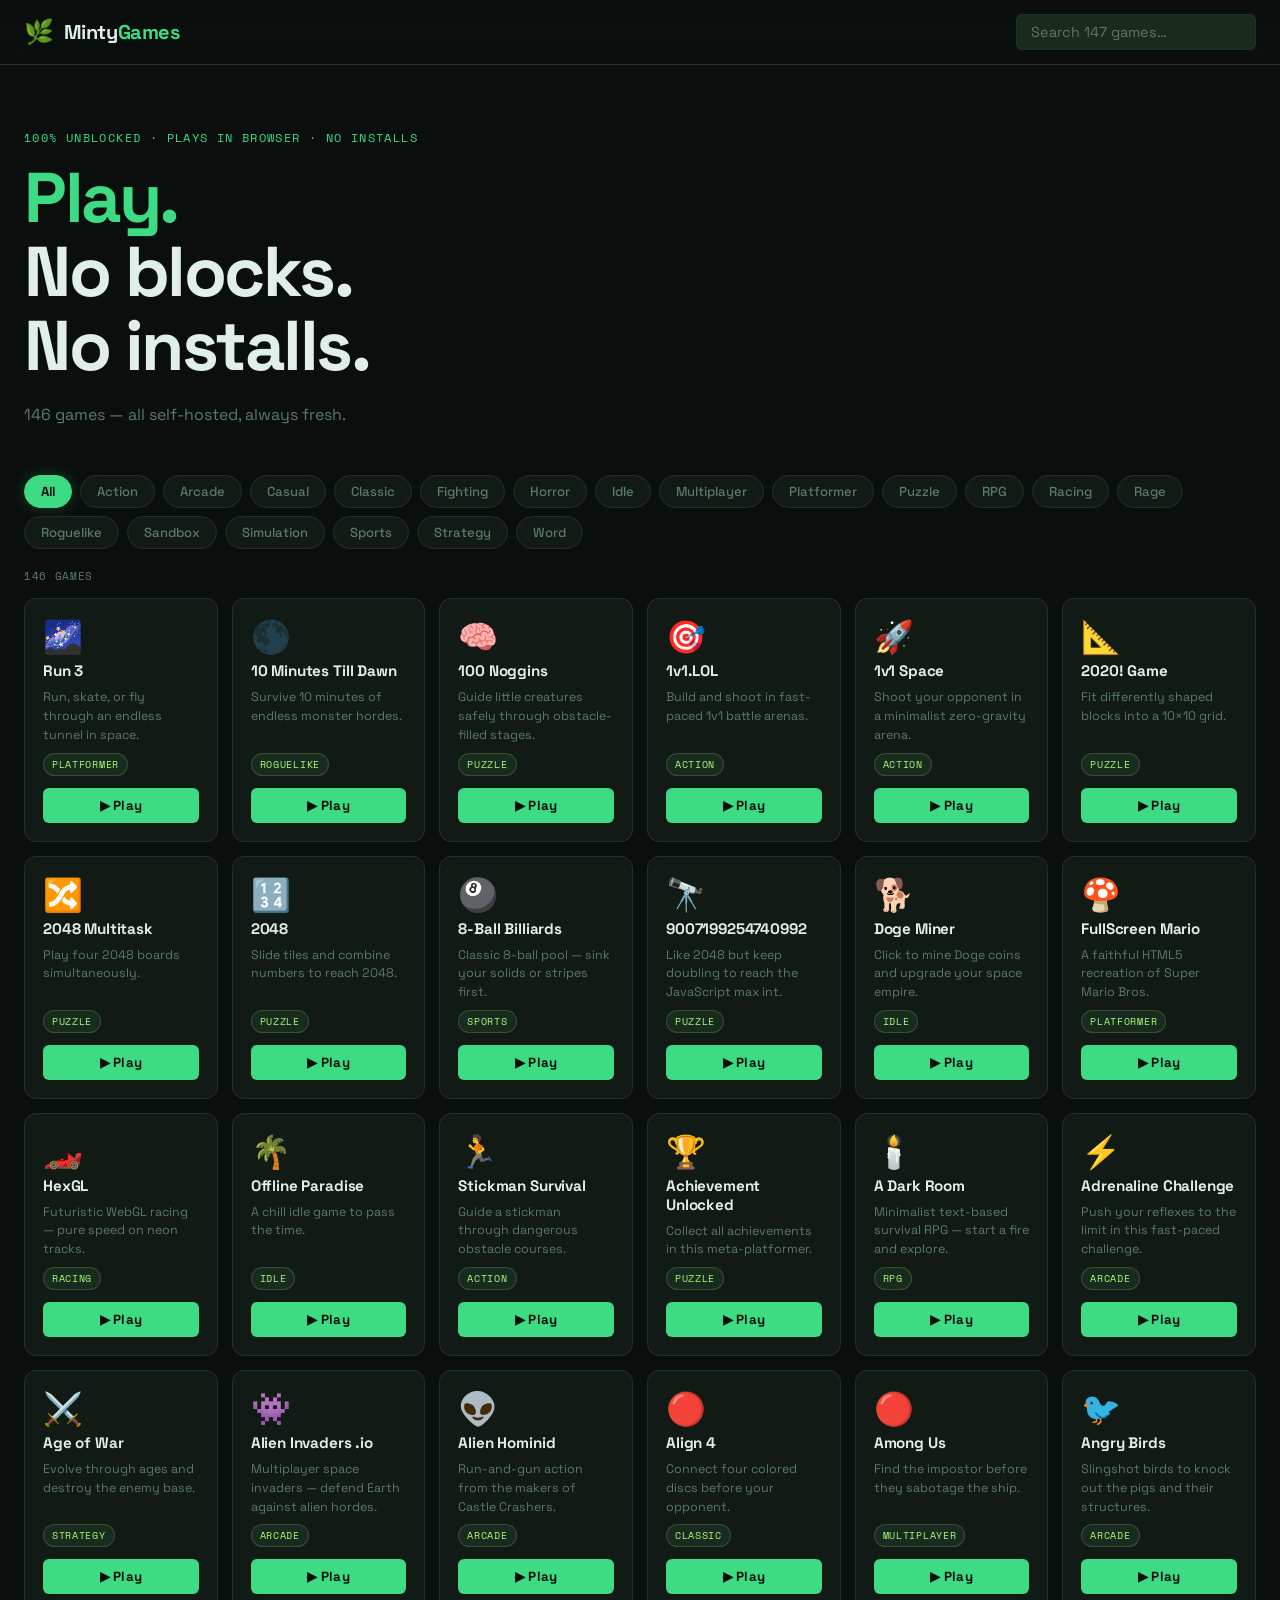
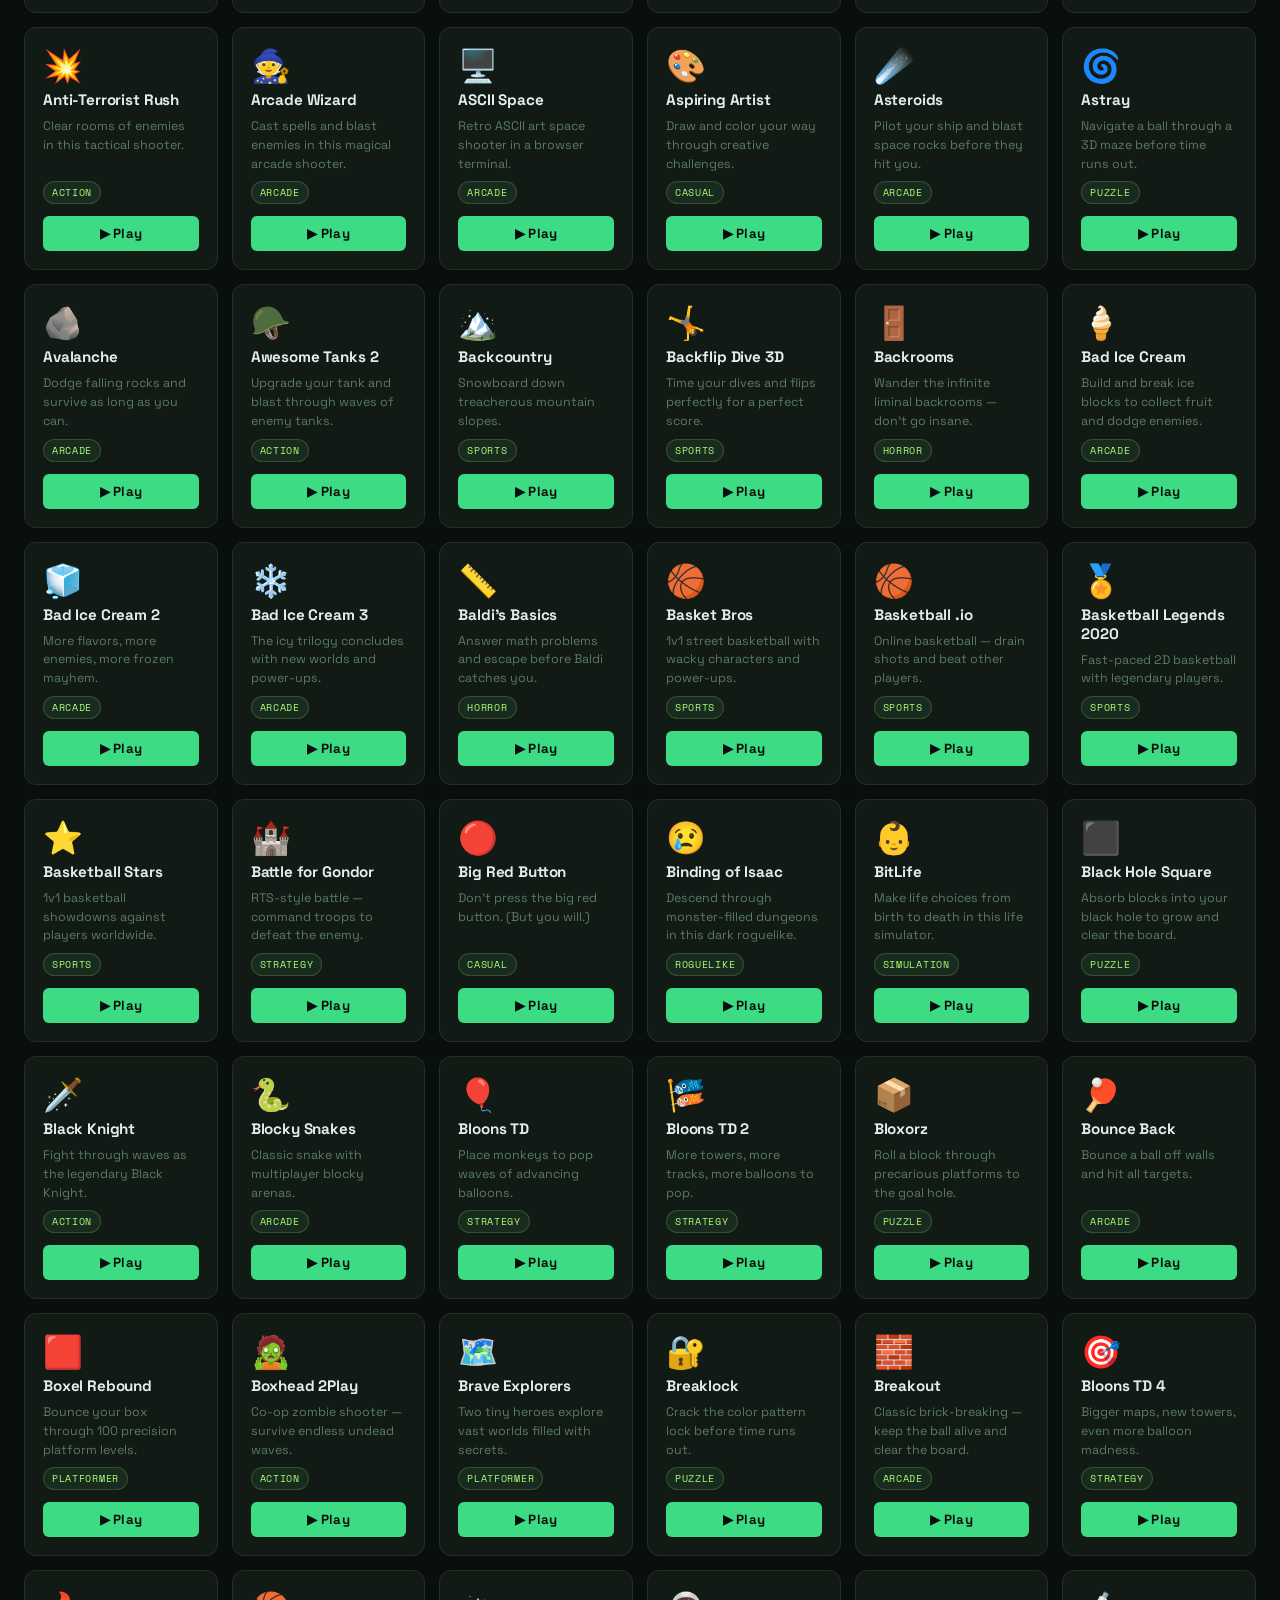
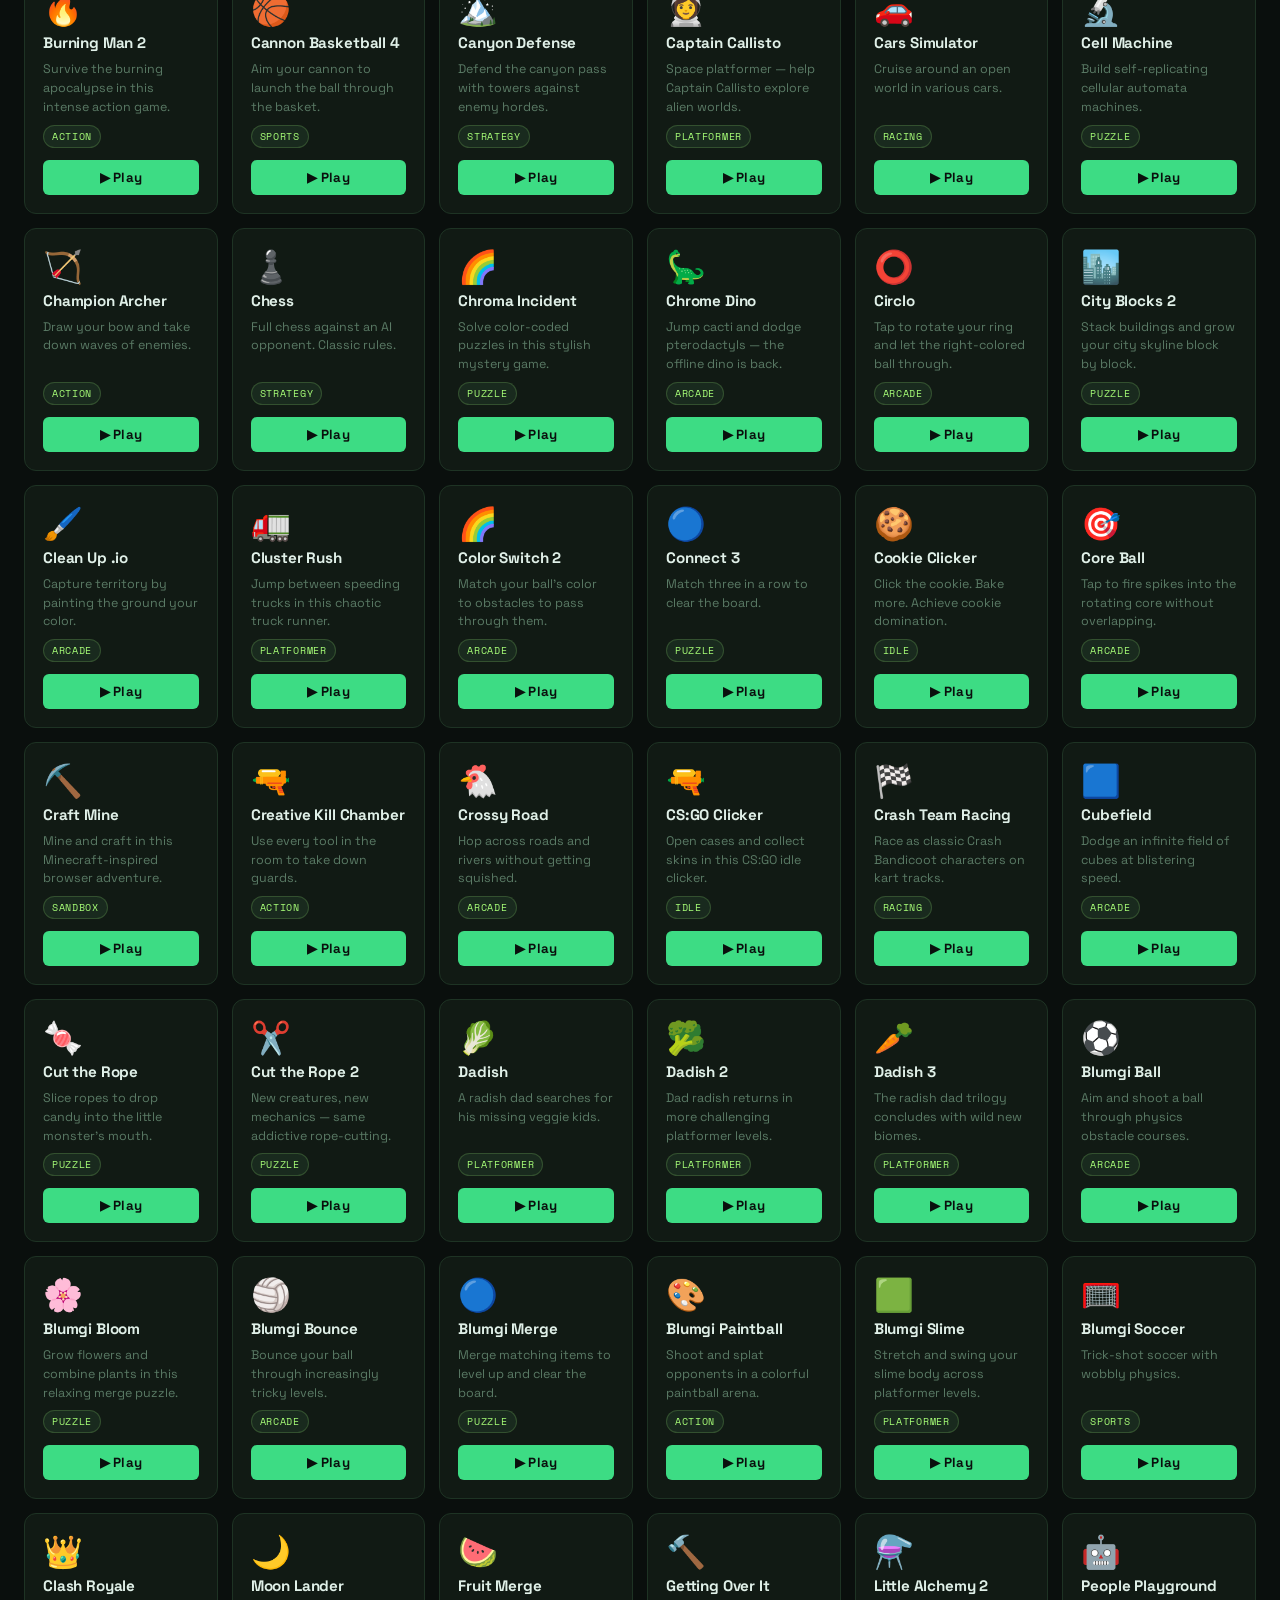
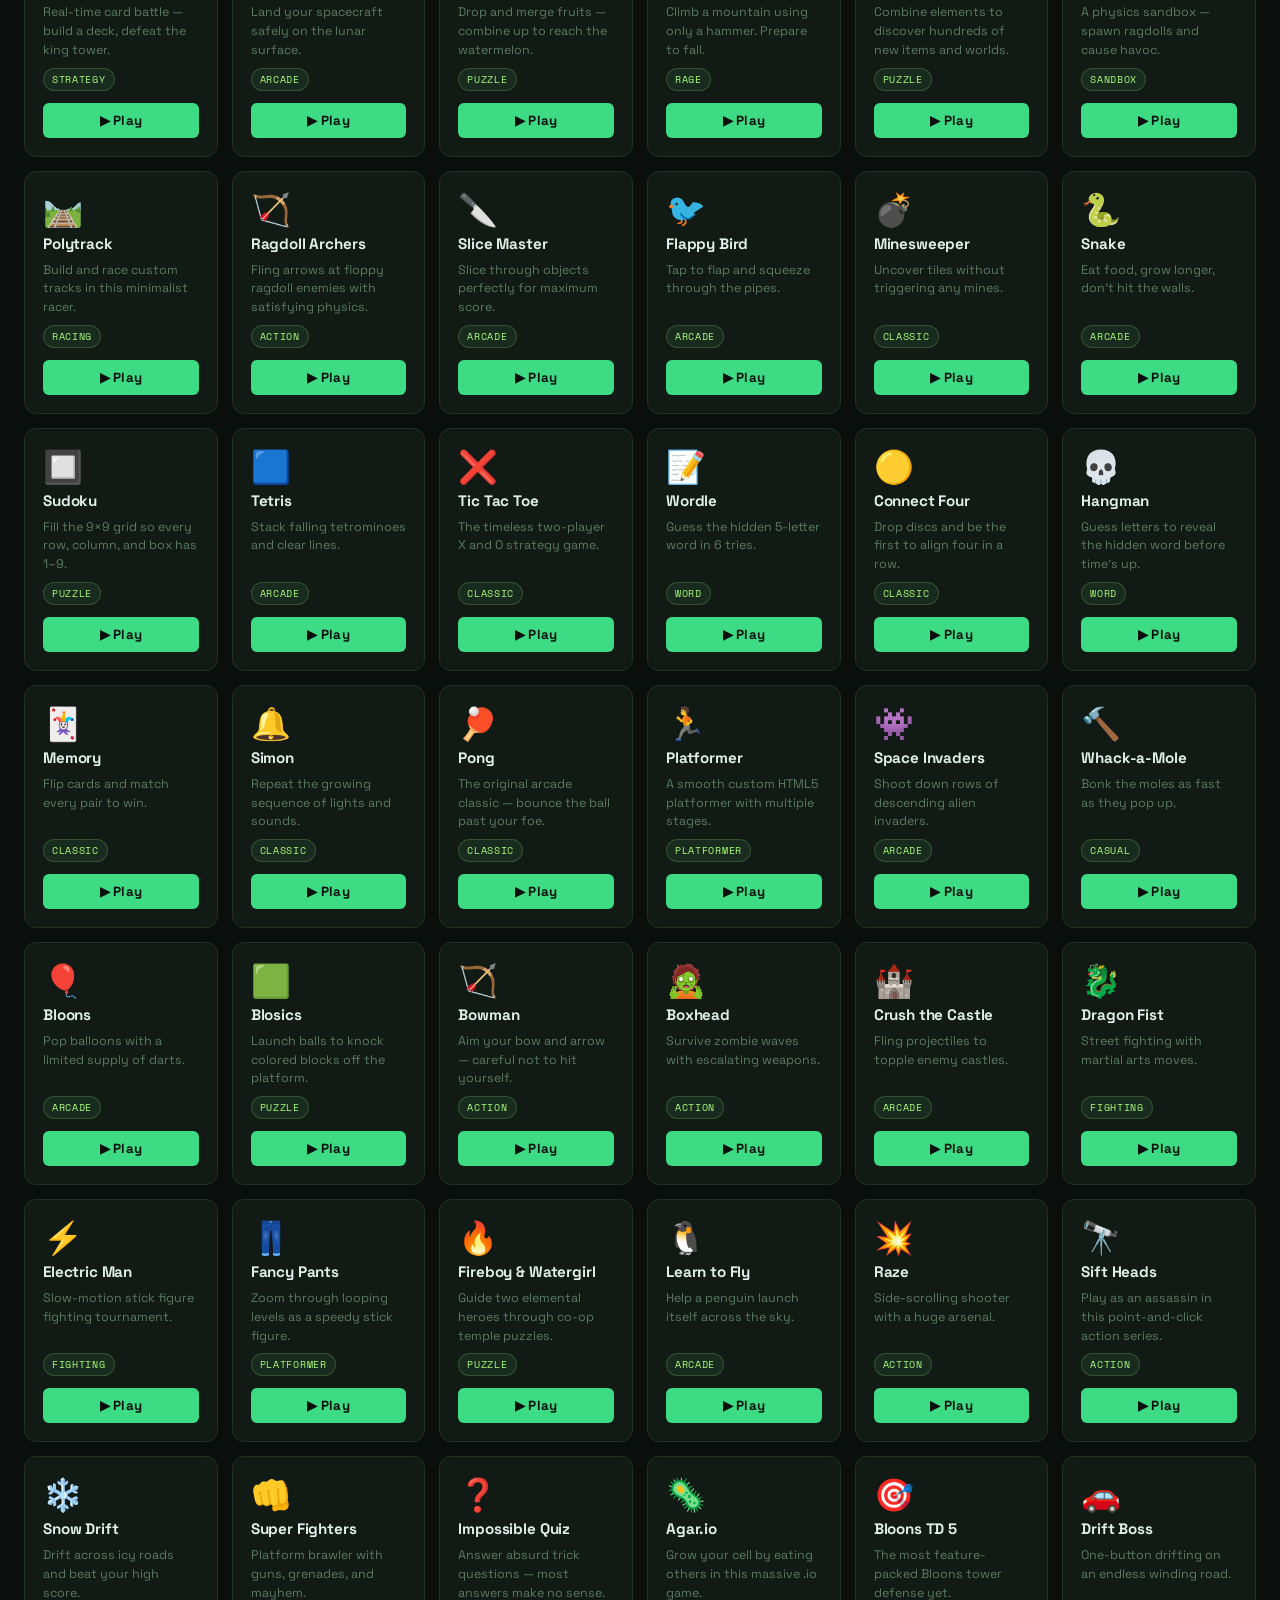
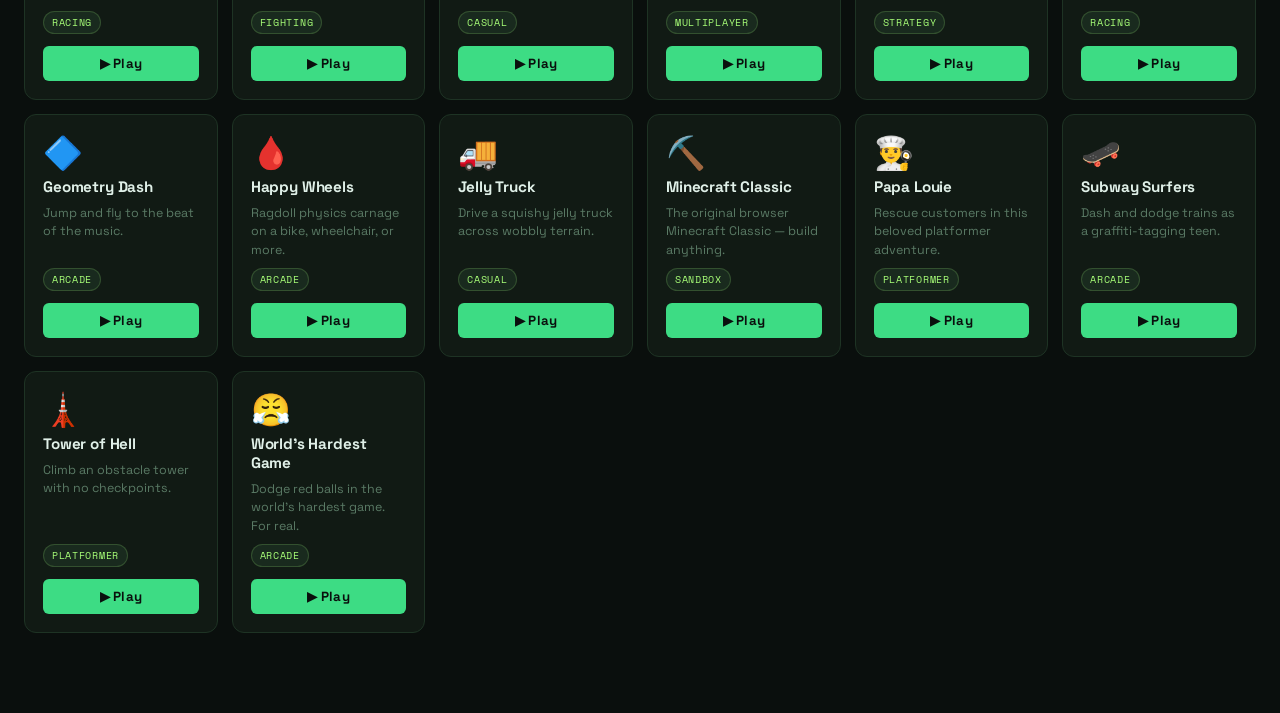
==== index.html @ 88a3b26f "Rename mintygames-play.html to index.html" ====
<!DOCTYPE html>
<html lang="en">
<head>
  <meta charset="UTF-8"/>
  <meta name="viewport" content="width=device-width, initial-scale=1.0"/>
  <title>Minty Games — Unblocked</title>
  <link href="https://fonts.googleapis.com/css2?family=Space+Grotesk:wght@400;500;700&family=Space+Mono:wght@400;700&display=swap" rel="stylesheet"/>
  <style>
:root{--bg:#0a0f0d;--surface:#111a14;--surface-2:#192a1e;--border:#1e3324;--primary:#3ddc84;--primary-glow:rgba(61,220,132,0.22);--accent:#a8ff78;--text:#e0f0e8;--text-muted:#5a7a65;--danger:#ff5c72;--radius-sm:6px;--radius-md:12px;--radius-lg:20px;--font:'Space Grotesk',sans-serif;--mono:'Space Mono',monospace;--t:0.18s ease}
*,*::before,*::after{box-sizing:border-box;margin:0;padding:0}
html{scroll-behavior:smooth}
body{background:var(--bg);color:var(--text);font-family:var(--font);min-height:100vh;overflow-x:hidden}
a{color:inherit;text-decoration:none}
button{cursor:pointer;font-family:var(--font);border:none;background:none}
.site-header{position:sticky;top:0;z-index:100;background:rgba(10,15,13,0.9);backdrop-filter:blur(16px);border-bottom:1px solid var(--border)}
.header-inner{max-width:1280px;margin:0 auto;padding:0 24px;height:64px;display:flex;align-items:center;justify-content:space-between;gap:16px}
.logo{display:flex;align-items:center;gap:10px;font-size:1.25rem;font-weight:700;letter-spacing:-0.02em;white-space:nowrap}
.logo-icon{font-size:1.5rem;line-height:1}
.logo-text em{font-style:normal;color:var(--primary)}
.search-input{background:var(--surface-2);border:1px solid var(--border);border-radius:var(--radius-sm);color:var(--text);font-family:var(--font);font-size:0.9rem;padding:8px 14px;width:240px;outline:none;transition:border-color var(--t),box-shadow var(--t)}
.search-input::placeholder{color:var(--text-muted)}
.search-input:focus{border-color:var(--primary);box-shadow:0 0 0 3px var(--primary-glow)}
.hero{max-width:1280px;margin:0 auto;padding:64px 24px 48px}
.hero-eyebrow{font-family:var(--mono);font-size:0.72rem;letter-spacing:0.12em;text-transform:uppercase;color:var(--primary);margin-bottom:16px}
.hero-title{font-size:clamp(2.4rem,5.5vw,4.5rem);font-weight:700;line-height:1.05;letter-spacing:-0.035em;margin-bottom:18px}
.hero-title::first-line{color:var(--primary)}
.hero-sub{color:var(--text-muted);font-size:1rem;max-width:460px;line-height:1.6}
.filter-bar{max-width:1280px;margin:0 auto;padding:0 24px 18px;display:flex;gap:8px;flex-wrap:wrap}
.filter-btn{padding:7px 16px;border-radius:999px;font-size:0.82rem;font-weight:500;border:1px solid var(--border);color:var(--text-muted);background:var(--surface);transition:all var(--t)}
.filter-btn:hover{border-color:var(--primary);color:var(--text)}
.filter-btn.active{background:var(--primary);border-color:var(--primary);color:#0a0f0d;font-weight:700;box-shadow:0 0 14px var(--primary-glow)}
.results-bar{max-width:1280px;margin:0 auto;padding:0 24px 14px;font-family:var(--mono);font-size:0.7rem;letter-spacing:0.06em;text-transform:uppercase;color:var(--text-muted)}
.game-grid{max-width:1280px;margin:0 auto;padding:0 24px 80px;display:grid;grid-template-columns:repeat(auto-fill,minmax(190px,1fr));gap:14px}
.game-card{background:var(--surface);border:1px solid var(--border);border-radius:var(--radius-md);padding:22px 18px 18px;cursor:pointer;transition:transform var(--t),border-color var(--t),box-shadow var(--t);display:flex;flex-direction:column;gap:8px;position:relative;overflow:hidden}
.game-card::before{content:'';position:absolute;inset:0;background:linear-gradient(135deg,var(--primary-glow) 0%,transparent 55%);opacity:0;transition:opacity var(--t);border-radius:inherit}
.game-card:hover{transform:translateY(-4px);border-color:var(--primary);box-shadow:0 8px 28px var(--primary-glow)}
.game-card:hover::before{opacity:1}
.card-emoji{font-size:2rem;line-height:1}
.card-title{font-size:0.95rem;font-weight:700;letter-spacing:-0.01em}
.card-desc{font-size:0.78rem;color:var(--text-muted);line-height:1.5;flex:1}
.card-badge{display:inline-block;font-family:var(--mono);font-size:0.62rem;letter-spacing:0.07em;text-transform:uppercase;padding:3px 8px;border-radius:999px;background:var(--surface-2);color:var(--accent);border:1px solid rgba(168,255,120,0.18);align-self:flex-start}
.card-play-btn{margin-top:4px;padding:9px 0;width:100%;border-radius:var(--radius-sm);background:var(--primary);color:#0a0f0d;font-size:0.83rem;font-weight:700;letter-spacing:0.02em;transition:background var(--t),box-shadow var(--t)}
.card-play-btn:hover{background:var(--accent);box-shadow:0 4px 16px var(--primary-glow)}
.empty-state{text-align:center;padding:80px 24px;color:var(--text-muted)}
.empty-icon{font-size:3rem;display:block;margin-bottom:16px}
.modal-overlay{position:fixed;inset:0;z-index:200;background:rgba(0,0,0,0.82);backdrop-filter:blur(8px);display:flex;align-items:center;justify-content:center;padding:16px;animation:fadeIn 0.15s ease}
@keyframes fadeIn{from{opacity:0}to{opacity:1}}
.modal{background:var(--surface);border:1px solid var(--border);border-radius:var(--radius-lg);width:100%;max-width:980px;max-height:93vh;display:flex;flex-direction:column;overflow:hidden;animation:slideUp 0.2s ease}
@keyframes slideUp{from{transform:translateY(24px);opacity:0}to{transform:none;opacity:1}}
.modal-header{display:flex;align-items:center;justify-content:space-between;padding:16px 22px;border-bottom:1px solid var(--border);flex-shrink:0;gap:12px}
.modal-title-group{display:flex;align-items:center;gap:14px}
.modal-emoji{font-size:1.8rem;line-height:1}
.modal-title{font-size:1.1rem;font-weight:700;margin-bottom:4px}
.modal-badge{font-family:var(--mono);font-size:0.62rem;text-transform:uppercase;letter-spacing:0.08em;color:var(--accent);background:rgba(168,255,120,0.08);border:1px solid rgba(168,255,120,0.18);padding:2px 8px;border-radius:999px}
.modal-actions{display:flex;align-items:center;gap:8px;flex-shrink:0}
.modal-ext-btn{display:flex;align-items:center;justify-content:center;width:36px;height:36px;border-radius:var(--radius-sm);color:var(--text-muted);font-size:1rem;font-weight:700;text-decoration:none;background:var(--surface-2);border:1px solid var(--border);transition:background var(--t),color var(--t),border-color var(--t)}
.modal-ext-btn:hover{background:var(--primary);color:#0a0f0d;border-color:var(--primary)}
.modal-close{width:36px;height:36px;border-radius:var(--radius-sm);color:var(--text-muted);font-size:1rem;display:flex;align-items:center;justify-content:center;transition:background var(--t),color var(--t)}
.modal-close:hover{background:var(--surface-2);color:var(--danger)}
.iframe-wrapper{position:relative;flex:1;min-height:0}
#game-iframe{width:100%;height:100%;min-height:530px;border:none;display:block;background:#000}
.iframe-blocker{position:absolute;inset:0;background:var(--surface);display:flex;flex-direction:column;align-items:center;justify-content:center;gap:12px;color:var(--text-muted)}
.iframe-blocker span{font-size:2.5rem}
.open-external-btn{display:inline-block;margin-top:4px;padding:10px 22px;background:var(--primary);color:#0a0f0d;border-radius:var(--radius-sm);font-weight:700;font-size:0.9rem;transition:background var(--t)}
.open-external-btn:hover{background:var(--accent)}
.hidden{display:none!important}
::-webkit-scrollbar{width:6px}
::-webkit-scrollbar-track{background:var(--bg)}
::-webkit-scrollbar-thumb{background:var(--border);border-radius:99px}
@media(max-width:600px){
  .search-input{width:140px}.hero{padding:40px 16px 30px}
  .filter-bar,.game-grid,.results-bar{padding-left:16px;padding-right:16px}
  .game-grid{grid-template-columns:repeat(auto-fill,minmax(145px,1fr))}
  #game-iframe{min-height:340px}
}
  </style>
</head>
<body>

<header class="site-header">
  <div class="header-inner">
    <div class="logo">
      <span class="logo-icon">🌿</span>
      <span class="logo-text">Minty<em>Games</em></span>
    </div>
    <input type="text" id="search-input" class="search-input" placeholder="Search 147 games…" autocomplete="off"/>
  </div>
</header>

<section class="hero">
  <p class="hero-eyebrow">100% unblocked · plays in browser · no installs</p>
  <h1 class="hero-title">Play.<br/>No blocks.<br/>No installs.</h1>
  <p class="hero-sub"><span id="game-count"></span> games — all self-hosted, always fresh.</p>
</section>

<nav class="filter-bar" id="filter-bar">
  <button class="filter-btn active" data-category="All">All</button>
</nav>

<div class="results-bar" id="results-bar"></div>
<main class="game-grid" id="game-grid"></main>

<div class="empty-state hidden" id="empty-state">
  <span class="empty-icon">🕹️</span>
  <p>No games match "<span id="empty-query"></span>"</p>
</div>

<div class="modal-overlay hidden" id="modal-overlay">
  <div class="modal">
    <div class="modal-header">
      <div class="modal-title-group">
        <span class="modal-emoji" id="modal-emoji"></span>
        <div>
          <h2 class="modal-title" id="modal-title"></h2>
          <span class="modal-badge" id="modal-category"></span>
        </div>
      </div>
      <div class="modal-actions">
        <a id="modal-external" href="#" target="_blank" rel="noopener" class="modal-ext-btn" title="Open in new tab">↗</a>
        <button class="modal-close" id="modal-close" aria-label="Close">✕</button>
      </div>
    </div>
    <div class="iframe-wrapper">
      <iframe id="game-iframe" src="" title="Game" allowfullscreen loading="lazy"
        sandbox="allow-scripts allow-same-origin allow-forms allow-popups allow-pointer-lock"></iframe>
      <div class="iframe-blocker hidden" id="iframe-blocker">
        <span>🚫</span>
        <p>This game couldn't load in the frame.</p>
        <a id="iframe-external-link" href="#" target="_blank" rel="noopener" class="open-external-btn">Open in new tab ↗</a>
      </div>
    </div>
  </div>
</div>

<script>
(()=>{
const GAMES=[{"id":1,"title":"Run 3","category":"Platformer","description":"Run, skate, or fly through an endless tunnel in space.","thumbnail":"🌌","source":"tw31122007/HTML-Games-V2","url":"https://cdn.jsdelivr.net/gh/tw31122007/HTML-Games-V2@main/1/index.html"},{"id":2,"title":"10 Minutes Till Dawn","category":"Roguelike","description":"Survive 10 minutes of endless monster hordes.","thumbnail":"🌑","source":"tw31122007/HTML-Games-V2","url":"https://cdn.jsdelivr.net/gh/tw31122007/HTML-Games-V2@main/10-minutes-till-dawn/index.html"},{"id":3,"title":"100 Noggins","category":"Puzzle","description":"Guide little creatures safely through obstacle-filled stages.","thumbnail":"🧠","source":"tw31122007/HTML-Games-V2","url":"https://cdn.jsdelivr.net/gh/tw31122007/HTML-Games-V2@main/100ng/index.html"},{"id":4,"title":"1v1.LOL","category":"Action","description":"Build and shoot in fast-paced 1v1 battle arenas.","thumbnail":"🎯","source":"tw31122007/HTML-Games-V2","url":"https://cdn.jsdelivr.net/gh/tw31122007/HTML-Games-V2@main/1v1lol/index.html"},{"id":5,"title":"1v1 Space","category":"Action","description":"Shoot your opponent in a minimalist zero-gravity arena.","thumbnail":"🚀","source":"tw31122007/HTML-Games-V2","url":"https://cdn.jsdelivr.net/gh/tw31122007/HTML-Games-V2@main/1v1space/index.html"},{"id":6,"title":"2020! Game","category":"Puzzle","description":"Fit differently shaped blocks into a 10×10 grid.","thumbnail":"📐","source":"tw31122007/HTML-Games-V2","url":"https://cdn.jsdelivr.net/gh/tw31122007/HTML-Games-V2@main/2020-game/index.html"},{"id":7,"title":"2048 Multitask","category":"Puzzle","description":"Play four 2048 boards simultaneously.","thumbnail":"🔀","source":"tw31122007/HTML-Games-V2","url":"https://cdn.jsdelivr.net/gh/tw31122007/HTML-Games-V2@main/2048-multitask/index.html"},{"id":8,"title":"2048","category":"Puzzle","description":"Slide tiles and combine numbers to reach 2048.","thumbnail":"🔢","source":"tw31122007/HTML-Games-V2","url":"https://cdn.jsdelivr.net/gh/tw31122007/HTML-Games-V2@main/2048/index.html"},{"id":9,"title":"8-Ball Billiards","category":"Sports","description":"Classic 8-ball pool — sink your solids or stripes first.","thumbnail":"🎱","source":"tw31122007/HTML-Games-V2","url":"https://cdn.jsdelivr.net/gh/tw31122007/HTML-Games-V2@main/8ball-billards-classic/index.html"},{"id":10,"title":"9007199254740992","category":"Puzzle","description":"Like 2048 but keep doubling to reach the JavaScript max int.","thumbnail":"🔭","source":"tw31122007/HTML-Games-V2","url":"https://cdn.jsdelivr.net/gh/tw31122007/HTML-Games-V2@main/9007199254740992/index.html"},{"id":11,"title":"Doge Miner","category":"Idle","description":"Click to mine Doge coins and upgrade your space empire.","thumbnail":"🐕","source":"tw31122007/HTML-Games-V2","url":"https://cdn.jsdelivr.net/gh/tw31122007/HTML-Games-V2@main/DogeMiner/index.html"},{"id":12,"title":"FullScreen Mario","category":"Platformer","description":"A faithful HTML5 recreation of Super Mario Bros.","thumbnail":"🍄","source":"tw31122007/HTML-Games-V2","url":"https://cdn.jsdelivr.net/gh/tw31122007/HTML-Games-V2@main/FullScreenMario/Source/index.html"},{"id":13,"title":"HexGL","category":"Racing","description":"Futuristic WebGL racing — pure speed on neon tracks.","thumbnail":"🏎️","source":"tw31122007/HTML-Games-V2","url":"https://cdn.jsdelivr.net/gh/tw31122007/HTML-Games-V2@main/HexGL/index.html"},{"id":14,"title":"Offline Paradise","category":"Idle","description":"A chill idle game to pass the time.","thumbnail":"🌴","source":"tw31122007/HTML-Games-V2","url":"https://cdn.jsdelivr.net/gh/tw31122007/HTML-Games-V2@main/OfflineParadise/index.html"},{"id":15,"title":"Stickman Survival","category":"Action","description":"Guide a stickman through dangerous obstacle courses.","thumbnail":"🏃","source":"tw31122007/HTML-Games-V2","url":"https://cdn.jsdelivr.net/gh/tw31122007/HTML-Games-V2@main/Stickman-Survival/index.html"},{"id":16,"title":"Achievement Unlocked","category":"Puzzle","description":"Collect all achievements in this meta-platformer.","thumbnail":"🏆","source":"tw31122007/HTML-Games-V2","url":"https://cdn.jsdelivr.net/gh/tw31122007/HTML-Games-V2@main/achievementunlocked/index.html"},{"id":17,"title":"A Dark Room","category":"RPG","description":"Minimalist text-based survival RPG — start a fire and explore.","thumbnail":"🕯️","source":"tw31122007/HTML-Games-V2","url":"https://cdn.jsdelivr.net/gh/tw31122007/HTML-Games-V2@main/adarkroom/index.html"},{"id":18,"title":"Adrenaline Challenge","category":"Arcade","description":"Push your reflexes to the limit in this fast-paced challenge.","thumbnail":"⚡","source":"tw31122007/HTML-Games-V2","url":"https://cdn.jsdelivr.net/gh/tw31122007/HTML-Games-V2@main/adrenalinechallenge/index.html"},{"id":19,"title":"Age of War","category":"Strategy","description":"Evolve through ages and destroy the enemy base.","thumbnail":"⚔️","source":"tw31122007/HTML-Games-V2","url":"https://cdn.jsdelivr.net/gh/tw31122007/HTML-Games-V2@main/age-of-war/index.html"},{"id":20,"title":"Alien Invaders .io","category":"Arcade","description":"Multiplayer space invaders — defend Earth against alien hordes.","thumbnail":"👾","source":"tw31122007/HTML-Games-V2","url":"https://cdn.jsdelivr.net/gh/tw31122007/HTML-Games-V2@main/alien-invaders-io/index.html"},{"id":21,"title":"Alien Hominid","category":"Arcade","description":"Run-and-gun action from the makers of Castle Crashers.","thumbnail":"👽","source":"tw31122007/HTML-Games-V2","url":"https://cdn.jsdelivr.net/gh/tw31122007/HTML-Games-V2@main/alienhominid/index.html"},{"id":22,"title":"Align 4","category":"Classic","description":"Connect four colored discs before your opponent.","thumbnail":"🔴","source":"tw31122007/HTML-Games-V2","url":"https://cdn.jsdelivr.net/gh/tw31122007/HTML-Games-V2@main/align-4/index.html"},{"id":23,"title":"Among Us","category":"Multiplayer","description":"Find the impostor before they sabotage the ship.","thumbnail":"🔴","source":"tw31122007/HTML-Games-V2","url":"https://cdn.jsdelivr.net/gh/tw31122007/HTML-Games-V2@main/among-us/index.html"},{"id":24,"title":"Angry Birds","category":"Arcade","description":"Slingshot birds to knock out the pigs and their structures.","thumbnail":"🐦","source":"tw31122007/HTML-Games-V2","url":"https://cdn.jsdelivr.net/gh/tw31122007/HTML-Games-V2@main/angry-birds/index.html"},{"id":25,"title":"Anti-Terrorist Rush","category":"Action","description":"Clear rooms of enemies in this tactical shooter.","thumbnail":"💥","source":"tw31122007/HTML-Games-V2","url":"https://cdn.jsdelivr.net/gh/tw31122007/HTML-Games-V2@main/anti-terrorist-rush/index.html"},{"id":26,"title":"Arcade Wizard","category":"Arcade","description":"Cast spells and blast enemies in this magical arcade shooter.","thumbnail":"🧙","source":"tw31122007/HTML-Games-V2","url":"https://cdn.jsdelivr.net/gh/tw31122007/HTML-Games-V2@main/arcade-wizard/index.html"},{"id":27,"title":"ASCII Space","category":"Arcade","description":"Retro ASCII art space shooter in a browser terminal.","thumbnail":"🖥️","source":"tw31122007/HTML-Games-V2","url":"https://cdn.jsdelivr.net/gh/tw31122007/HTML-Games-V2@main/asciispace/index.html"},{"id":28,"title":"Aspiring Artist","category":"Casual","description":"Draw and color your way through creative challenges.","thumbnail":"🎨","source":"tw31122007/HTML-Games-V2","url":"https://cdn.jsdelivr.net/gh/tw31122007/HTML-Games-V2@main/aspiring-artist/index.html"},{"id":29,"title":"Asteroids","category":"Arcade","description":"Pilot your ship and blast space rocks before they hit you.","thumbnail":"☄️","source":"tw31122007/HTML-Games-V2","url":"https://cdn.jsdelivr.net/gh/tw31122007/HTML-Games-V2@main/asteroids/index.html"},{"id":30,"title":"Astray","category":"Puzzle","description":"Navigate a ball through a 3D maze before time runs out.","thumbnail":"🌀","source":"tw31122007/HTML-Games-V2","url":"https://cdn.jsdelivr.net/gh/tw31122007/HTML-Games-V2@main/astray/index.html"},{"id":31,"title":"Avalanche","category":"Arcade","description":"Dodge falling rocks and survive as long as you can.","thumbnail":"🪨","source":"tw31122007/HTML-Games-V2","url":"https://cdn.jsdelivr.net/gh/tw31122007/HTML-Games-V2@main/avalanche/index.html"},{"id":32,"title":"Awesome Tanks 2","category":"Action","description":"Upgrade your tank and blast through waves of enemy tanks.","thumbnail":"🪖","source":"tw31122007/HTML-Games-V2","url":"https://cdn.jsdelivr.net/gh/tw31122007/HTML-Games-V2@main/awesome-tanks-2/index.html"},{"id":33,"title":"Backcountry","category":"Sports","description":"Snowboard down treacherous mountain slopes.","thumbnail":"🏔️","source":"tw31122007/HTML-Games-V2","url":"https://cdn.jsdelivr.net/gh/tw31122007/HTML-Games-V2@main/backcountry/index.html"},{"id":34,"title":"Backflip Dive 3D","category":"Sports","description":"Time your dives and flips perfectly for a perfect score.","thumbnail":"🤸","source":"tw31122007/HTML-Games-V2","url":"https://cdn.jsdelivr.net/gh/tw31122007/HTML-Games-V2@main/backflip-dive-3d/index.html"},{"id":35,"title":"Backrooms","category":"Horror","description":"Wander the infinite liminal backrooms — don't go insane.","thumbnail":"🚪","source":"tw31122007/HTML-Games-V2","url":"https://cdn.jsdelivr.net/gh/tw31122007/HTML-Games-V2@main/backrooms/index.html"},{"id":36,"title":"Bad Ice Cream","category":"Arcade","description":"Build and break ice blocks to collect fruit and dodge enemies.","thumbnail":"🍦","source":"tw31122007/HTML-Games-V2","url":"https://cdn.jsdelivr.net/gh/tw31122007/HTML-Games-V2@main/bad-ice-cream/index.html"},{"id":37,"title":"Bad Ice Cream 2","category":"Arcade","description":"More flavors, more enemies, more frozen mayhem.","thumbnail":"🧊","source":"tw31122007/HTML-Games-V2","url":"https://cdn.jsdelivr.net/gh/tw31122007/HTML-Games-V2@main/bad-ice-cream-2/index.html"},{"id":38,"title":"Bad Ice Cream 3","category":"Arcade","description":"The icy trilogy concludes with new worlds and power-ups.","thumbnail":"❄️","source":"tw31122007/HTML-Games-V2","url":"https://cdn.jsdelivr.net/gh/tw31122007/HTML-Games-V2@main/bad-ice-cream-3/index.html"},{"id":39,"title":"Baldi's Basics","category":"Horror","description":"Answer math problems and escape before Baldi catches you.","thumbnail":"📏","source":"tw31122007/HTML-Games-V2","url":"https://cdn.jsdelivr.net/gh/tw31122007/HTML-Games-V2@main/baldis-basics/index.html"},{"id":40,"title":"Basket Bros","category":"Sports","description":"1v1 street basketball with wacky characters and power-ups.","thumbnail":"🏀","source":"tw31122007/HTML-Games-V2","url":"https://cdn.jsdelivr.net/gh/tw31122007/HTML-Games-V2@main/basket-bros-io/index.html"},{"id":41,"title":"Basketball .io","category":"Sports","description":"Online basketball — drain shots and beat other players.","thumbnail":"🏀","source":"tw31122007/HTML-Games-V2","url":"https://cdn.jsdelivr.net/gh/tw31122007/HTML-Games-V2@main/basketball-io/index.html"},{"id":42,"title":"Basketball Legends 2020","category":"Sports","description":"Fast-paced 2D basketball with legendary players.","thumbnail":"🏅","source":"tw31122007/HTML-Games-V2","url":"https://cdn.jsdelivr.net/gh/tw31122007/HTML-Games-V2@main/basketball-legends-2020/index.html"},{"id":43,"title":"Basketball Stars","category":"Sports","description":"1v1 basketball showdowns against players worldwide.","thumbnail":"⭐","source":"tw31122007/HTML-Games-V2","url":"https://cdn.jsdelivr.net/gh/tw31122007/HTML-Games-V2@main/basketball-stars/index.html"},{"id":44,"title":"Battle for Gondor","category":"Strategy","description":"RTS-style battle — command troops to defeat the enemy.","thumbnail":"🏰","source":"tw31122007/HTML-Games-V2","url":"https://cdn.jsdelivr.net/gh/tw31122007/HTML-Games-V2@main/battleforgondor/index.html"},{"id":45,"title":"Big Red Button","category":"Casual","description":"Don't press the big red button. (But you will.)","thumbnail":"🔴","source":"tw31122007/HTML-Games-V2","url":"https://cdn.jsdelivr.net/gh/tw31122007/HTML-Games-V2@main/bigredbutton/index.html"},{"id":46,"title":"Binding of Isaac","category":"Roguelike","description":"Descend through monster-filled dungeons in this dark roguelike.","thumbnail":"😢","source":"tw31122007/HTML-Games-V2","url":"https://cdn.jsdelivr.net/gh/tw31122007/HTML-Games-V2@main/binding-of-isaac/index.html"},{"id":47,"title":"BitLife","category":"Simulation","description":"Make life choices from birth to death in this life simulator.","thumbnail":"👶","source":"tw31122007/HTML-Games-V2","url":"https://cdn.jsdelivr.net/gh/tw31122007/HTML-Games-V2@main/bitlife/index.html"},{"id":48,"title":"Black Hole Square","category":"Puzzle","description":"Absorb blocks into your black hole to grow and clear the board.","thumbnail":"⬛","source":"tw31122007/HTML-Games-V2","url":"https://cdn.jsdelivr.net/gh/tw31122007/HTML-Games-V2@main/blackholesquare/index.html"},{"id":49,"title":"Black Knight","category":"Action","description":"Fight through waves as the legendary Black Knight.","thumbnail":"🗡️","source":"tw31122007/HTML-Games-V2","url":"https://cdn.jsdelivr.net/gh/tw31122007/HTML-Games-V2@main/blackknight/index.html"},{"id":50,"title":"Blocky Snakes","category":"Arcade","description":"Classic snake with multiplayer blocky arenas.","thumbnail":"🐍","source":"tw31122007/HTML-Games-V2","url":"https://cdn.jsdelivr.net/gh/tw31122007/HTML-Games-V2@main/blocky-snakes/index.html"},{"id":51,"title":"Bloons TD","category":"Strategy","description":"Place monkeys to pop waves of advancing balloons.","thumbnail":"🎈","source":"tw31122007/HTML-Games-V2","url":"https://cdn.jsdelivr.net/gh/tw31122007/HTML-Games-V2@main/bloonstd/index.html"},{"id":52,"title":"Bloons TD 2","category":"Strategy","description":"More towers, more tracks, more balloons to pop.","thumbnail":"🎏","source":"tw31122007/HTML-Games-V2","url":"https://cdn.jsdelivr.net/gh/tw31122007/HTML-Games-V2@main/bloonstd2/index.html"},{"id":53,"title":"Bloxorz","category":"Puzzle","description":"Roll a block through precarious platforms to the goal hole.","thumbnail":"📦","source":"tw31122007/HTML-Games-V2","url":"https://cdn.jsdelivr.net/gh/tw31122007/HTML-Games-V2@main/bloxors/index.html"},{"id":54,"title":"Bounce Back","category":"Arcade","description":"Bounce a ball off walls and hit all targets.","thumbnail":"🏓","source":"tw31122007/HTML-Games-V2","url":"https://cdn.jsdelivr.net/gh/tw31122007/HTML-Games-V2@main/bounceback/index.html"},{"id":55,"title":"Boxel Rebound","category":"Platformer","description":"Bounce your box through 100 precision platform levels.","thumbnail":"🟥","source":"tw31122007/HTML-Games-V2","url":"https://cdn.jsdelivr.net/gh/tw31122007/HTML-Games-V2@main/boxel-rebound/index.html"},{"id":56,"title":"Boxhead 2Play","category":"Action","description":"Co-op zombie shooter — survive endless undead waves.","thumbnail":"🧟","source":"tw31122007/HTML-Games-V2","url":"https://cdn.jsdelivr.net/gh/tw31122007/HTML-Games-V2@main/boxhead2play/index.html"},{"id":57,"title":"Brave Explorers","category":"Platformer","description":"Two tiny heroes explore vast worlds filled with secrets.","thumbnail":"🗺️","source":"tw31122007/HTML-Games-V2","url":"https://cdn.jsdelivr.net/gh/tw31122007/HTML-Games-V2@main/brave-explorers/index.html"},{"id":58,"title":"Breaklock","category":"Puzzle","description":"Crack the color pattern lock before time runs out.","thumbnail":"🔐","source":"tw31122007/HTML-Games-V2","url":"https://cdn.jsdelivr.net/gh/tw31122007/HTML-Games-V2@main/breaklock/index.html"},{"id":59,"title":"Breakout","category":"Arcade","description":"Classic brick-breaking — keep the ball alive and clear the board.","thumbnail":"🧱","source":"tw31122007/HTML-Games-V2","url":"https://cdn.jsdelivr.net/gh/tw31122007/HTML-Games-V2@main/breakout/index.html"},{"id":60,"title":"Bloons TD 4","category":"Strategy","description":"Bigger maps, new towers, even more balloon madness.","thumbnail":"🎯","source":"tw31122007/HTML-Games-V2","url":"https://cdn.jsdelivr.net/gh/tw31122007/HTML-Games-V2@main/btd4/index.html"},{"id":61,"title":"Burning Man 2","category":"Action","description":"Survive the burning apocalypse in this intense action game.","thumbnail":"🔥","source":"tw31122007/HTML-Games-V2","url":"https://cdn.jsdelivr.net/gh/tw31122007/HTML-Games-V2@main/burning-man-2/index.html"},{"id":62,"title":"Cannon Basketball 4","category":"Sports","description":"Aim your cannon to launch the ball through the basket.","thumbnail":"🏀","source":"tw31122007/HTML-Games-V2","url":"https://cdn.jsdelivr.net/gh/tw31122007/HTML-Games-V2@main/cannon-basketball-4/index.html"},{"id":63,"title":"Canyon Defense","category":"Strategy","description":"Defend the canyon pass with towers against enemy hordes.","thumbnail":"🏔️","source":"tw31122007/HTML-Games-V2","url":"https://cdn.jsdelivr.net/gh/tw31122007/HTML-Games-V2@main/canyondefense/index.html"},{"id":64,"title":"Captain Callisto","category":"Platformer","description":"Space platformer — help Captain Callisto explore alien worlds.","thumbnail":"👩‍🚀","source":"tw31122007/HTML-Games-V2","url":"https://cdn.jsdelivr.net/gh/tw31122007/HTML-Games-V2@main/captaincallisto/index.html"},{"id":65,"title":"Cars Simulator","category":"Racing","description":"Cruise around an open world in various cars.","thumbnail":"🚗","source":"tw31122007/HTML-Games-V2","url":"https://cdn.jsdelivr.net/gh/tw31122007/HTML-Games-V2@main/cars-simulator/index.html"},{"id":66,"title":"Cell Machine","category":"Puzzle","description":"Build self-replicating cellular automata machines.","thumbnail":"🔬","source":"tw31122007/HTML-Games-V2","url":"https://cdn.jsdelivr.net/gh/tw31122007/HTML-Games-V2@main/cell-machine/index.html"},{"id":67,"title":"Champion Archer","category":"Action","description":"Draw your bow and take down waves of enemies.","thumbnail":"🏹","source":"tw31122007/HTML-Games-V2","url":"https://cdn.jsdelivr.net/gh/tw31122007/HTML-Games-V2@main/championarcher/index.html"},{"id":68,"title":"Chess","category":"Strategy","description":"Full chess against an AI opponent. Classic rules.","thumbnail":"♟️","source":"tw31122007/HTML-Games-V2","url":"https://cdn.jsdelivr.net/gh/tw31122007/HTML-Games-V2@main/chess/index.html"},{"id":69,"title":"Chroma Incident","category":"Puzzle","description":"Solve color-coded puzzles in this stylish mystery game.","thumbnail":"🌈","source":"tw31122007/HTML-Games-V2","url":"https://cdn.jsdelivr.net/gh/tw31122007/HTML-Games-V2@main/chromaincident/index.html"},{"id":70,"title":"Chrome Dino","category":"Arcade","description":"Jump cacti and dodge pterodactyls — the offline dino is back.","thumbnail":"🦕","source":"tw31122007/HTML-Games-V2","url":"https://cdn.jsdelivr.net/gh/tw31122007/HTML-Games-V2@main/chrome-dino/index.html"},{"id":71,"title":"Circlo","category":"Arcade","description":"Tap to rotate your ring and let the right-colored ball through.","thumbnail":"⭕","source":"tw31122007/HTML-Games-V2","url":"https://cdn.jsdelivr.net/gh/tw31122007/HTML-Games-V2@main/circlo/index.html"},{"id":72,"title":"City Blocks 2","category":"Puzzle","description":"Stack buildings and grow your city skyline block by block.","thumbnail":"🏙️","source":"tw31122007/HTML-Games-V2","url":"https://cdn.jsdelivr.net/gh/tw31122007/HTML-Games-V2@main/city-blocks-2/index.html"},{"id":73,"title":"Clean Up .io","category":"Arcade","description":"Capture territory by painting the ground your color.","thumbnail":"🖌️","source":"tw31122007/HTML-Games-V2","url":"https://cdn.jsdelivr.net/gh/tw31122007/HTML-Games-V2@main/clean-up-io/index.html"},{"id":74,"title":"Cluster Rush","category":"Platformer","description":"Jump between speeding trucks in this chaotic truck runner.","thumbnail":"🚛","source":"tw31122007/HTML-Games-V2","url":"https://cdn.jsdelivr.net/gh/tw31122007/HTML-Games-V2@main/cluster-rush/index.html"},{"id":75,"title":"Color Switch 2","category":"Arcade","description":"Match your ball's color to obstacles to pass through them.","thumbnail":"🌈","source":"tw31122007/HTML-Games-V2","url":"https://cdn.jsdelivr.net/gh/tw31122007/HTML-Games-V2@main/color-switch-2-challenges/index.html"},{"id":76,"title":"Connect 3","category":"Puzzle","description":"Match three in a row to clear the board.","thumbnail":"🔵","source":"tw31122007/HTML-Games-V2","url":"https://cdn.jsdelivr.net/gh/tw31122007/HTML-Games-V2@main/connect3/index.html"},{"id":77,"title":"Cookie Clicker","category":"Idle","description":"Click the cookie. Bake more. Achieve cookie domination.","thumbnail":"🍪","source":"tw31122007/HTML-Games-V2","url":"https://cdn.jsdelivr.net/gh/tw31122007/HTML-Games-V2@main/cookie-clicker/index.html"},{"id":78,"title":"Core Ball","category":"Arcade","description":"Tap to fire spikes into the rotating core without overlapping.","thumbnail":"🎯","source":"tw31122007/HTML-Games-V2","url":"https://cdn.jsdelivr.net/gh/tw31122007/HTML-Games-V2@main/core-ball/index.html"},{"id":79,"title":"Craft Mine","category":"Sandbox","description":"Mine and craft in this Minecraft-inspired browser adventure.","thumbnail":"⛏️","source":"tw31122007/HTML-Games-V2","url":"https://cdn.jsdelivr.net/gh/tw31122007/HTML-Games-V2@main/craftmine/index.html"},{"id":80,"title":"Creative Kill Chamber","category":"Action","description":"Use every tool in the room to take down guards.","thumbnail":"🔫","source":"tw31122007/HTML-Games-V2","url":"https://cdn.jsdelivr.net/gh/tw31122007/HTML-Games-V2@main/creativekillchamber/index.html"},{"id":81,"title":"Crossy Road","category":"Arcade","description":"Hop across roads and rivers without getting squished.","thumbnail":"🐔","source":"tw31122007/HTML-Games-V2","url":"https://cdn.jsdelivr.net/gh/tw31122007/HTML-Games-V2@main/crossyroad/index.html"},{"id":82,"title":"CS:GO Clicker","category":"Idle","description":"Open cases and collect skins in this CS:GO idle clicker.","thumbnail":"🔫","source":"tw31122007/HTML-Games-V2","url":"https://cdn.jsdelivr.net/gh/tw31122007/HTML-Games-V2@main/csgo-clicker/index.html"},{"id":83,"title":"Crash Team Racing","category":"Racing","description":"Race as classic Crash Bandicoot characters on kart tracks.","thumbnail":"🏁","source":"tw31122007/HTML-Games-V2","url":"https://cdn.jsdelivr.net/gh/tw31122007/HTML-Games-V2@main/ctr/index.html"},{"id":84,"title":"Cubefield","category":"Arcade","description":"Dodge an infinite field of cubes at blistering speed.","thumbnail":"🟦","source":"tw31122007/HTML-Games-V2","url":"https://cdn.jsdelivr.net/gh/tw31122007/HTML-Games-V2@main/cubefield/index.html"},{"id":85,"title":"Cut the Rope","category":"Puzzle","description":"Slice ropes to drop candy into the little monster's mouth.","thumbnail":"🍬","source":"tw31122007/HTML-Games-V2","url":"https://cdn.jsdelivr.net/gh/tw31122007/HTML-Games-V2@main/cuttherope/index.html"},{"id":86,"title":"Cut the Rope 2","category":"Puzzle","description":"New creatures, new mechanics — same addictive rope-cutting.","thumbnail":"✂️","source":"tw31122007/HTML-Games-V2","url":"https://cdn.jsdelivr.net/gh/tw31122007/HTML-Games-V2@main/cuttherope2/index.html"},{"id":87,"title":"Dadish","category":"Platformer","description":"A radish dad searches for his missing veggie kids.","thumbnail":"🥬","source":"tw31122007/HTML-Games-V2","url":"https://cdn.jsdelivr.net/gh/tw31122007/HTML-Games-V2@main/dadish/index.html"},{"id":88,"title":"Dadish 2","category":"Platformer","description":"Dad radish returns in more challenging platformer levels.","thumbnail":"🥦","source":"tw31122007/HTML-Games-V2","url":"https://cdn.jsdelivr.net/gh/tw31122007/HTML-Games-V2@main/dadishtwo/index.html"},{"id":89,"title":"Dadish 3","category":"Platformer","description":"The radish dad trilogy concludes with wild new biomes.","thumbnail":"🥕","source":"tw31122007/HTML-Games-V2","url":"https://cdn.jsdelivr.net/gh/tw31122007/HTML-Games-V2@main/dadish3/index.html"},{"id":90,"title":"Blumgi Ball","category":"Arcade","description":"Aim and shoot a ball through physics obstacle courses.","thumbnail":"⚽","source":"ItsCrafted/lite-assets","url":"https://cdn.jsdelivr.net/gh/ItsCrafted/lite-assets@main/blumgi-ball/index.html"},{"id":91,"title":"Blumgi Bloom","category":"Puzzle","description":"Grow flowers and combine plants in this relaxing merge puzzle.","thumbnail":"🌸","source":"ItsCrafted/lite-assets","url":"https://cdn.jsdelivr.net/gh/ItsCrafted/lite-assets@main/blumgi-bloom/index.html"},{"id":92,"title":"Blumgi Bounce","category":"Arcade","description":"Bounce your ball through increasingly tricky levels.","thumbnail":"🏐","source":"ItsCrafted/lite-assets","url":"https://cdn.jsdelivr.net/gh/ItsCrafted/lite-assets@main/blumgi-bounce/index.html"},{"id":93,"title":"Blumgi Merge","category":"Puzzle","description":"Merge matching items to level up and clear the board.","thumbnail":"🔵","source":"ItsCrafted/lite-assets","url":"https://cdn.jsdelivr.net/gh/ItsCrafted/lite-assets@main/blumgi-merge/index.html"},{"id":94,"title":"Blumgi Paintball","category":"Action","description":"Shoot and splat opponents in a colorful paintball arena.","thumbnail":"🎨","source":"ItsCrafted/lite-assets","url":"https://cdn.jsdelivr.net/gh/ItsCrafted/lite-assets@main/blumgi-paintball/index.html"},{"id":95,"title":"Blumgi Slime","category":"Platformer","description":"Stretch and swing your slime body across platformer levels.","thumbnail":"🟩","source":"ItsCrafted/lite-assets","url":"https://cdn.jsdelivr.net/gh/ItsCrafted/lite-assets@main/blumgi-slime/index.html"},{"id":96,"title":"Blumgi Soccer","category":"Sports","description":"Trick-shot soccer with wobbly physics.","thumbnail":"🥅","source":"ItsCrafted/lite-assets","url":"https://cdn.jsdelivr.net/gh/ItsCrafted/lite-assets@main/blumgi-soccer/index.html"},{"id":97,"title":"Clash Royale","category":"Strategy","description":"Real-time card battle — build a deck, defeat the king tower.","thumbnail":"👑","source":"ItsCrafted/lite-assets","url":"https://cdn.jsdelivr.net/gh/ItsCrafted/lite-assets@main/clashroyale/index.html"},{"id":98,"title":"Moon Lander","category":"Arcade","description":"Land your spacecraft safely on the lunar surface.","thumbnail":"🌙","source":"ItsCrafted/lite-assets","url":"https://cdn.jsdelivr.net/gh/ItsCrafted/lite-assets@main/ehmorrislander/index.html"},{"id":99,"title":"Fruit Merge","category":"Puzzle","description":"Drop and merge fruits — combine up to reach the watermelon.","thumbnail":"🍉","source":"ItsCrafted/lite-assets","url":"https://cdn.jsdelivr.net/gh/ItsCrafted/lite-assets@main/fruit-merge/index.html"},{"id":100,"title":"Getting Over It","category":"Rage","description":"Climb a mountain using only a hammer. Prepare to fall.","thumbnail":"🔨","source":"ItsCrafted/lite-assets","url":"https://cdn.jsdelivr.net/gh/ItsCrafted/lite-assets@main/getting-over-it/index.html"},{"id":101,"title":"Little Alchemy 2","category":"Puzzle","description":"Combine elements to discover hundreds of new items and worlds.","thumbnail":"⚗️","source":"ItsCrafted/lite-assets","url":"https://cdn.jsdelivr.net/gh/ItsCrafted/lite-assets@main/little-alchemy-2/index.html"},{"id":102,"title":"People Playground","category":"Sandbox","description":"A physics sandbox — spawn ragdolls and cause havoc.","thumbnail":"🤖","source":"ItsCrafted/lite-assets","url":"https://cdn.jsdelivr.net/gh/ItsCrafted/lite-assets@main/people-playground/index.html"},{"id":103,"title":"Polytrack","category":"Racing","description":"Build and race custom tracks in this minimalist racer.","thumbnail":"🛤️","source":"ItsCrafted/lite-assets","url":"https://cdn.jsdelivr.net/gh/ItsCrafted/lite-assets@main/polytrack/index.html"},{"id":104,"title":"Ragdoll Archers","category":"Action","description":"Fling arrows at floppy ragdoll enemies with satisfying physics.","thumbnail":"🏹","source":"ItsCrafted/lite-assets","url":"https://cdn.jsdelivr.net/gh/ItsCrafted/lite-assets@main/ragdoll-archers/index.html"},{"id":105,"title":"Slice Master","category":"Arcade","description":"Slice through objects perfectly for maximum score.","thumbnail":"🔪","source":"ItsCrafted/lite-assets","url":"https://cdn.jsdelivr.net/gh/ItsCrafted/lite-assets@main/slice-master/index.html"},{"id":106,"title":"Flappy Bird","category":"Arcade","description":"Tap to flap and squeeze through the pipes.","thumbnail":"🐦","source":"Edward358-AI/HTML5-games","url":"https://cdn.jsdelivr.net/gh/Edward358-AI/HTML5-games@main/html5/flappy-bird/index.html"},{"id":107,"title":"Minesweeper","category":"Classic","description":"Uncover tiles without triggering any mines.","thumbnail":"💣","source":"Edward358-AI/HTML5-games","url":"https://cdn.jsdelivr.net/gh/Edward358-AI/HTML5-games@main/html5/minesweeper/index.html"},{"id":108,"title":"Snake","category":"Arcade","description":"Eat food, grow longer, don't hit the walls.","thumbnail":"🐍","source":"Edward358-AI/HTML5-games","url":"https://cdn.jsdelivr.net/gh/Edward358-AI/HTML5-games@main/html5/snake/index.html"},{"id":109,"title":"Sudoku","category":"Puzzle","description":"Fill the 9×9 grid so every row, column, and box has 1–9.","thumbnail":"🔲","source":"Edward358-AI/HTML5-games","url":"https://cdn.jsdelivr.net/gh/Edward358-AI/HTML5-games@main/html5/sudoku/index.html"},{"id":110,"title":"Tetris","category":"Arcade","description":"Stack falling tetrominoes and clear lines.","thumbnail":"🟦","source":"Edward358-AI/HTML5-games","url":"https://cdn.jsdelivr.net/gh/Edward358-AI/HTML5-games@main/html5/tetris/index.html"},{"id":111,"title":"Tic Tac Toe","category":"Classic","description":"The timeless two-player X and O strategy game.","thumbnail":"❌","source":"Edward358-AI/HTML5-games","url":"https://cdn.jsdelivr.net/gh/Edward358-AI/HTML5-games@main/html5/tic-tac-toe/index.html"},{"id":112,"title":"Wordle","category":"Word","description":"Guess the hidden 5-letter word in 6 tries.","thumbnail":"📝","source":"Edward358-AI/HTML5-games","url":"https://cdn.jsdelivr.net/gh/Edward358-AI/HTML5-games@main/html5/wordle/index.html"},{"id":113,"title":"Connect Four","category":"Classic","description":"Drop discs and be the first to align four in a row.","thumbnail":"🟡","source":"Edward358-AI/HTML5-games","url":"https://cdn.jsdelivr.net/gh/Edward358-AI/HTML5-games@main/html5/connect-four/index.html"},{"id":114,"title":"Hangman","category":"Word","description":"Guess letters to reveal the hidden word before time's up.","thumbnail":"💀","source":"Edward358-AI/HTML5-games","url":"https://cdn.jsdelivr.net/gh/Edward358-AI/HTML5-games@main/html5/hangman/index.html"},{"id":115,"title":"Memory","category":"Classic","description":"Flip cards and match every pair to win.","thumbnail":"🃏","source":"Edward358-AI/HTML5-games","url":"https://cdn.jsdelivr.net/gh/Edward358-AI/HTML5-games@main/html5/memory/index.html"},{"id":116,"title":"Simon","category":"Classic","description":"Repeat the growing sequence of lights and sounds.","thumbnail":"🔔","source":"Edward358-AI/HTML5-games","url":"https://cdn.jsdelivr.net/gh/Edward358-AI/HTML5-games@main/html5/simon/index.html"},{"id":117,"title":"Pong","category":"Classic","description":"The original arcade classic — bounce the ball past your foe.","thumbnail":"🏓","source":"Edward358-AI/HTML5-games","url":"https://cdn.jsdelivr.net/gh/Edward358-AI/HTML5-games@main/html5/pong/index.html"},{"id":118,"title":"Platformer","category":"Platformer","description":"A smooth custom HTML5 platformer with multiple stages.","thumbnail":"🏃","source":"Edward358-AI/HTML5-games","url":"https://cdn.jsdelivr.net/gh/Edward358-AI/HTML5-games@main/html5/platformer/index.html"},{"id":119,"title":"Space Invaders","category":"Arcade","description":"Shoot down rows of descending alien invaders.","thumbnail":"👾","source":"Edward358-AI/HTML5-games","url":"https://cdn.jsdelivr.net/gh/Edward358-AI/HTML5-games@main/html5/space-invaders/index.html"},{"id":120,"title":"Whack-a-Mole","category":"Casual","description":"Bonk the moles as fast as they pop up.","thumbnail":"🔨","source":"Edward358-AI/HTML5-games","url":"https://cdn.jsdelivr.net/gh/Edward358-AI/HTML5-games@main/html5/whack-a-mole/index.html"},{"id":121,"title":"Bloons","category":"Arcade","description":"Pop balloons with a limited supply of darts.","thumbnail":"🎈","source":"CBGamesdev/chilibowlflash","url":"https://cdn.jsdelivr.net/gh/CBGamesdev/chilibowlflash@main/bloons/index.html"},{"id":122,"title":"Blosics","category":"Puzzle","description":"Launch balls to knock colored blocks off the platform.","thumbnail":"🟩","source":"CBGamesdev/chilibowlflash","url":"https://cdn.jsdelivr.net/gh/CBGamesdev/chilibowlflash@main/blosics/index.html"},{"id":123,"title":"Bowman","category":"Action","description":"Aim your bow and arrow — careful not to hit yourself.","thumbnail":"🏹","source":"CBGamesdev/chilibowlflash","url":"https://cdn.jsdelivr.net/gh/CBGamesdev/chilibowlflash@main/bowman/index.html"},{"id":124,"title":"Boxhead","category":"Action","description":"Survive zombie waves with escalating weapons.","thumbnail":"🧟","source":"CBGamesdev/chilibowlflash","url":"https://cdn.jsdelivr.net/gh/CBGamesdev/chilibowlflash@main/boxhead/index.html"},{"id":125,"title":"Crush the Castle","category":"Arcade","description":"Fling projectiles to topple enemy castles.","thumbnail":"🏰","source":"CBGamesdev/chilibowlflash","url":"https://cdn.jsdelivr.net/gh/CBGamesdev/chilibowlflash@main/crush-the-castle/index.html"},{"id":126,"title":"Dragon Fist","category":"Fighting","description":"Street fighting with martial arts moves.","thumbnail":"🐉","source":"CBGamesdev/chilibowlflash","url":"https://cdn.jsdelivr.net/gh/CBGamesdev/chilibowlflash@main/dragon-fist/index.html"},{"id":127,"title":"Electric Man","category":"Fighting","description":"Slow-motion stick figure fighting tournament.","thumbnail":"⚡","source":"CBGamesdev/chilibowlflash","url":"https://cdn.jsdelivr.net/gh/CBGamesdev/chilibowlflash@main/electricman/index.html"},{"id":128,"title":"Fancy Pants","category":"Platformer","description":"Zoom through looping levels as a speedy stick figure.","thumbnail":"👖","source":"CBGamesdev/chilibowlflash","url":"https://cdn.jsdelivr.net/gh/CBGamesdev/chilibowlflash@main/fancy-pants/index.html"},{"id":129,"title":"Fireboy & Watergirl","category":"Puzzle","description":"Guide two elemental heroes through co-op temple puzzles.","thumbnail":"🔥","source":"CBGamesdev/chilibowlflash","url":"https://cdn.jsdelivr.net/gh/CBGamesdev/chilibowlflash@main/fireboy-watergirl/index.html"},{"id":130,"title":"Learn to Fly","category":"Arcade","description":"Help a penguin launch itself across the sky.","thumbnail":"🐧","source":"CBGamesdev/chilibowlflash","url":"https://cdn.jsdelivr.net/gh/CBGamesdev/chilibowlflash@main/learn-to-fly/index.html"},{"id":131,"title":"Raze","category":"Action","description":"Side-scrolling shooter with a huge arsenal.","thumbnail":"💥","source":"CBGamesdev/chilibowlflash","url":"https://cdn.jsdelivr.net/gh/CBGamesdev/chilibowlflash@main/raze/index.html"},{"id":132,"title":"Sift Heads","category":"Action","description":"Play as an assassin in this point-and-click action series.","thumbnail":"🔭","source":"CBGamesdev/chilibowlflash","url":"https://cdn.jsdelivr.net/gh/CBGamesdev/chilibowlflash@main/sift-heads/index.html"},{"id":133,"title":"Snow Drift","category":"Racing","description":"Drift across icy roads and beat your high score.","thumbnail":"❄️","source":"CBGamesdev/chilibowlflash","url":"https://cdn.jsdelivr.net/gh/CBGamesdev/chilibowlflash@main/snow-drift/index.html"},{"id":134,"title":"Super Fighters","category":"Fighting","description":"Platform brawler with guns, grenades, and mayhem.","thumbnail":"👊","source":"CBGamesdev/chilibowlflash","url":"https://cdn.jsdelivr.net/gh/CBGamesdev/chilibowlflash@main/superfighters/index.html"},{"id":135,"title":"Impossible Quiz","category":"Casual","description":"Answer absurd trick questions — most answers make no sense.","thumbnail":"❓","source":"CBGamesdev/chilibowlflash","url":"https://cdn.jsdelivr.net/gh/CBGamesdev/chilibowlflash@main/the-impossible-quiz/index.html"},{"id":136,"title":"Agar.io","category":"Multiplayer","description":"Grow your cell by eating others in this massive .io game.","thumbnail":"🦠","source":"brickyosu/ugs-files-sorted","url":"https://cdn.jsdelivr.net/gh/brickyosu/ugs-files-sorted@main/A/agario.html"},{"id":137,"title":"Bloons TD 5","category":"Strategy","description":"The most feature-packed Bloons tower defense yet.","thumbnail":"🎯","source":"brickyosu/ugs-files-sorted","url":"https://cdn.jsdelivr.net/gh/brickyosu/ugs-files-sorted@main/B/btd5.html"},{"id":138,"title":"Drift Boss","category":"Racing","description":"One-button drifting on an endless winding road.","thumbnail":"🚗","source":"brickyosu/ugs-files-sorted","url":"https://cdn.jsdelivr.net/gh/brickyosu/ugs-files-sorted@main/D/drift-boss.html"},{"id":139,"title":"Geometry Dash","category":"Arcade","description":"Jump and fly to the beat of the music.","thumbnail":"🔷","source":"brickyosu/ugs-files-sorted","url":"https://cdn.jsdelivr.net/gh/brickyosu/ugs-files-sorted@main/G/geometry-dash.html"},{"id":140,"title":"Happy Wheels","category":"Arcade","description":"Ragdoll physics carnage on a bike, wheelchair, or more.","thumbnail":"🩸","source":"brickyosu/ugs-files-sorted","url":"https://cdn.jsdelivr.net/gh/brickyosu/ugs-files-sorted@main/H/happy-wheels.html"},{"id":141,"title":"Jelly Truck","category":"Casual","description":"Drive a squishy jelly truck across wobbly terrain.","thumbnail":"🚚","source":"brickyosu/ugs-files-sorted","url":"https://cdn.jsdelivr.net/gh/brickyosu/ugs-files-sorted@main/J/jelly-truck.html"},{"id":142,"title":"Minecraft Classic","category":"Sandbox","description":"The original browser Minecraft Classic — build anything.","thumbnail":"⛏️","source":"brickyosu/ugs-files-sorted","url":"https://cdn.jsdelivr.net/gh/brickyosu/ugs-files-sorted@main/minecraft/index.html"},{"id":143,"title":"Papa Louie","category":"Platformer","description":"Rescue customers in this beloved platformer adventure.","thumbnail":"👨‍🍳","source":"brickyosu/ugs-files-sorted","url":"https://cdn.jsdelivr.net/gh/brickyosu/ugs-files-sorted@main/P/papa-louie.html"},{"id":144,"title":"Subway Surfers","category":"Arcade","description":"Dash and dodge trains as a graffiti-tagging teen.","thumbnail":"🛹","source":"brickyosu/ugs-files-sorted","url":"https://cdn.jsdelivr.net/gh/brickyosu/ugs-files-sorted@main/S/subway-surfers.html"},{"id":145,"title":"Tower of Hell","category":"Platformer","description":"Climb an obstacle tower with no checkpoints.","thumbnail":"🗼","source":"brickyosu/ugs-files-sorted","url":"https://cdn.jsdelivr.net/gh/brickyosu/ugs-files-sorted@main/T/tower-of-hell.html"},{"id":146,"title":"World's Hardest Game","category":"Arcade","description":"Dodge red balls in the world's hardest game. For real.","thumbnail":"😤","source":"brickyosu/ugs-files-sorted","url":"https://cdn.jsdelivr.net/gh/brickyosu/ugs-files-sorted@main/W/worlds-hardest-game.html"}];

let allGames=GAMES, activeCategory='All', searchQuery='';
const grid=document.getElementById('game-grid'),filterBar=document.getElementById('filter-bar'),searchInput=document.getElementById('search-input'),emptyState=document.getElementById('empty-state'),emptyQuery=document.getElementById('empty-query'),gameCount=document.getElementById('game-count'),resultsBar=document.getElementById('results-bar'),overlay=document.getElementById('modal-overlay'),mClose=document.getElementById('modal-close'),mTitle=document.getElementById('modal-title'),mEmoji=document.getElementById('modal-emoji'),mCat=document.getElementById('modal-category'),mExt=document.getElementById('modal-external'),iframe=document.getElementById('game-iframe'),blocker=document.getElementById('iframe-blocker'),blockerLink=document.getElementById('iframe-external-link');

if(gameCount)gameCount.textContent=allGames.length;
const cats=['All',...new Set(allGames.map(g=>g.category).sort())];
cats.forEach(cat=>{
  if(cat==='All'){filterBar.querySelector('[data-category="All"]').addEventListener('click',()=>setCategory('All'));return;}
  const btn=document.createElement('button');btn.className='filter-btn';btn.dataset.category=cat;btn.textContent=cat;btn.addEventListener('click',()=>setCategory(cat));filterBar.appendChild(btn);
});

function esc(s){return String(s).replace(/&/g,'&amp;').replace(/</g,'&lt;').replace(/>/g,'&gt;').replace(/"/g,'&quot;');}

function render(){
  const q=searchQuery.toLowerCase().trim();
  const filtered=allGames.filter(g=>(activeCategory==='All'||g.category===activeCategory)&&(!q||g.title.toLowerCase().includes(q)||g.description.toLowerCase().includes(q)||g.category.toLowerCase().includes(q)));
  grid.innerHTML='';
  if(filtered.length===0){emptyQuery.textContent=searchQuery||activeCategory;emptyState.classList.remove('hidden');if(resultsBar)resultsBar.textContent='0 games';return;}
  emptyState.classList.add('hidden');
  if(resultsBar)resultsBar.textContent=filtered.length===allGames.length?`${allGames.length} games`:`${filtered.length} of ${allGames.length} games`;
  filtered.forEach(game=>{
    const card=document.createElement('article');card.className='game-card';
    card.innerHTML=`<span class="card-emoji">${game.thumbnail}</span><h3 class="card-title">${esc(game.title)}</h3><p class="card-desc">${esc(game.description)}</p><span class="card-badge">${esc(game.category)}</span><button class="card-play-btn">▶ Play</button>`;
    card.addEventListener('click',()=>openGame(game));grid.appendChild(card);
  });
}

function setCategory(cat){activeCategory=cat;filterBar.querySelectorAll('.filter-btn').forEach(b=>b.classList.toggle('active',b.dataset.category===cat));render();}
searchInput.addEventListener('input',e=>{searchQuery=e.target.value;render();});

function openGame(game){
  mTitle.textContent=game.title;mEmoji.textContent=game.thumbnail;mCat.textContent=game.category;mExt.href=game.url;blockerLink.href=game.url;
  blocker.classList.add('hidden');iframe.classList.remove('hidden');iframe.src='';
  overlay.classList.remove('hidden');document.body.style.overflow='hidden';
  requestAnimationFrame(()=>{iframe.src=game.url;});
  iframe.addEventListener('load',function check(){iframe.removeEventListener('load',check);try{const doc=iframe.contentDocument;if(doc&&doc.body&&doc.body.innerHTML==='')showBlocker();}catch{}});
}
function showBlocker(){iframe.classList.add('hidden');blocker.classList.remove('hidden');}
function closeModal(){overlay.classList.add('hidden');document.body.style.overflow='';iframe.src='';}
mClose.addEventListener('click',closeModal);
overlay.addEventListener('click',e=>{if(e.target===overlay)closeModal();});
document.addEventListener('keydown',e=>{if(e.key==='Escape')closeModal();});
render();
})();
</script>
</body>
</html>
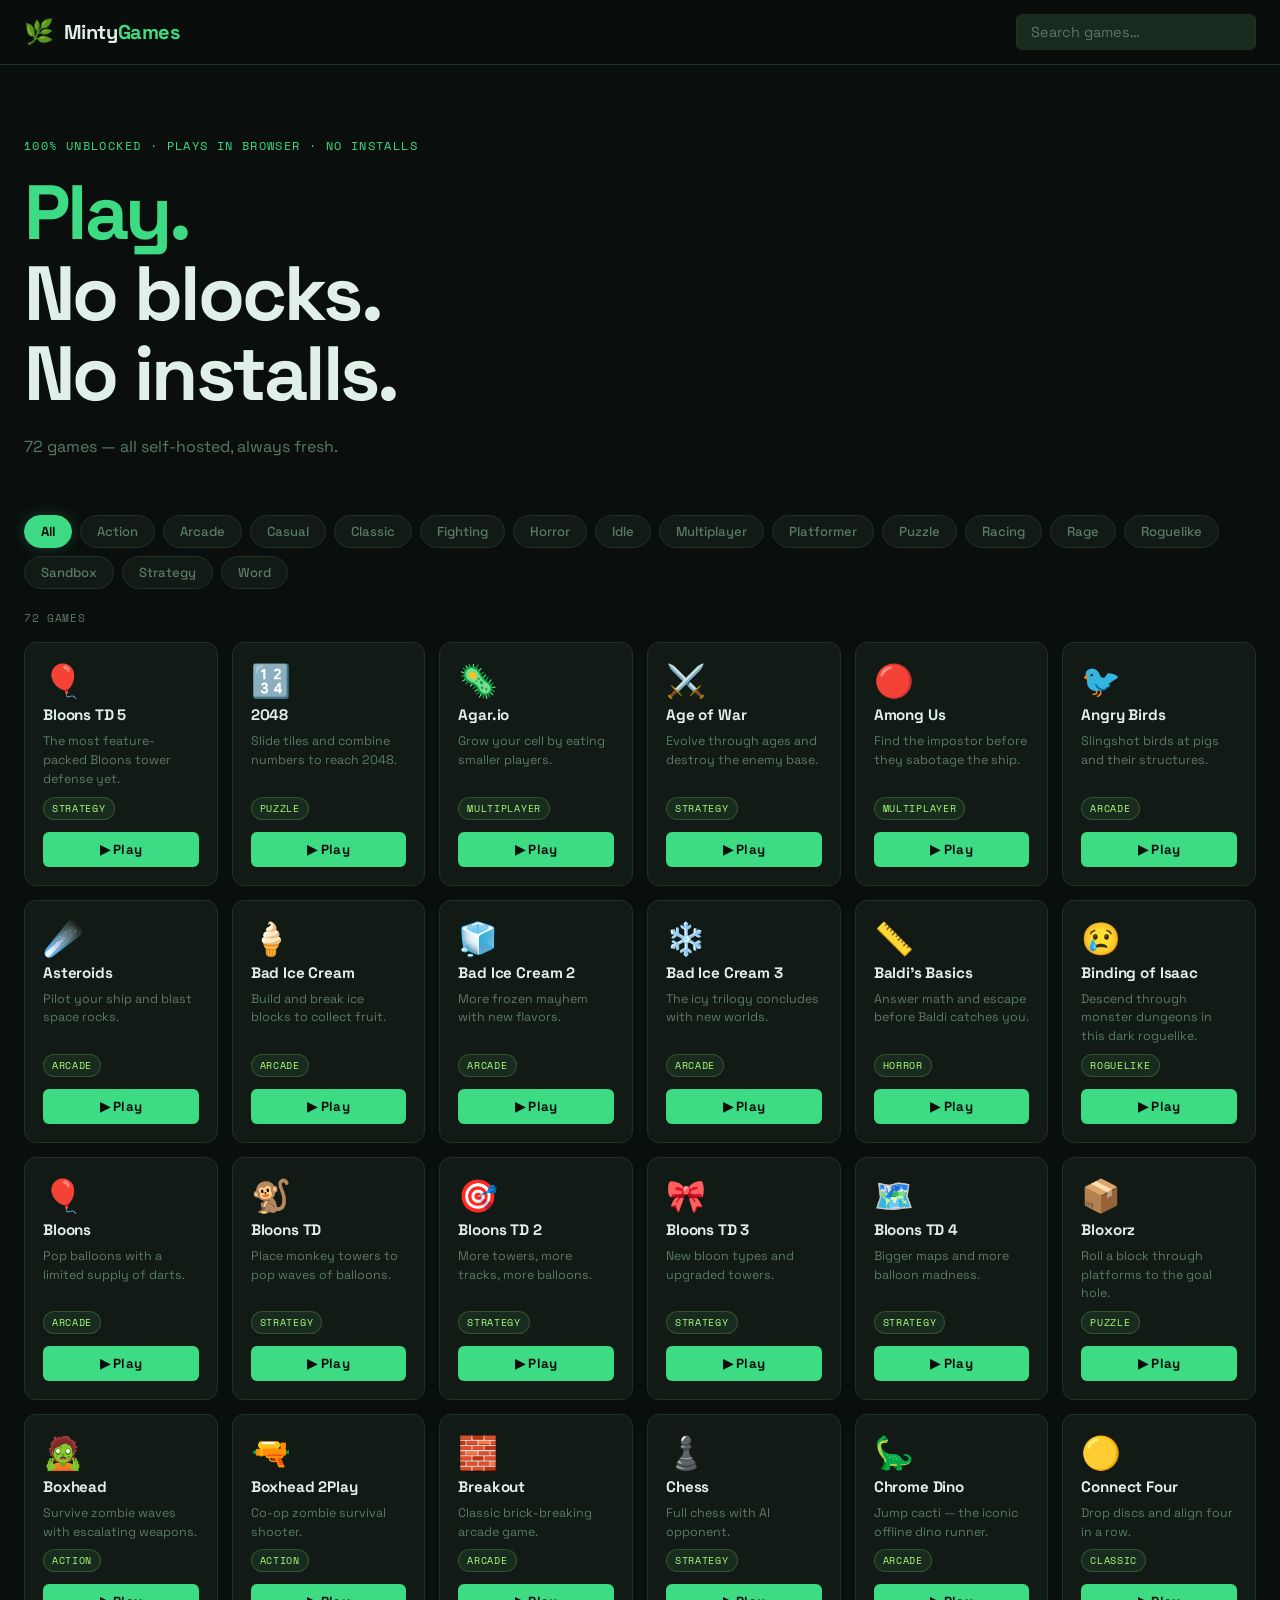
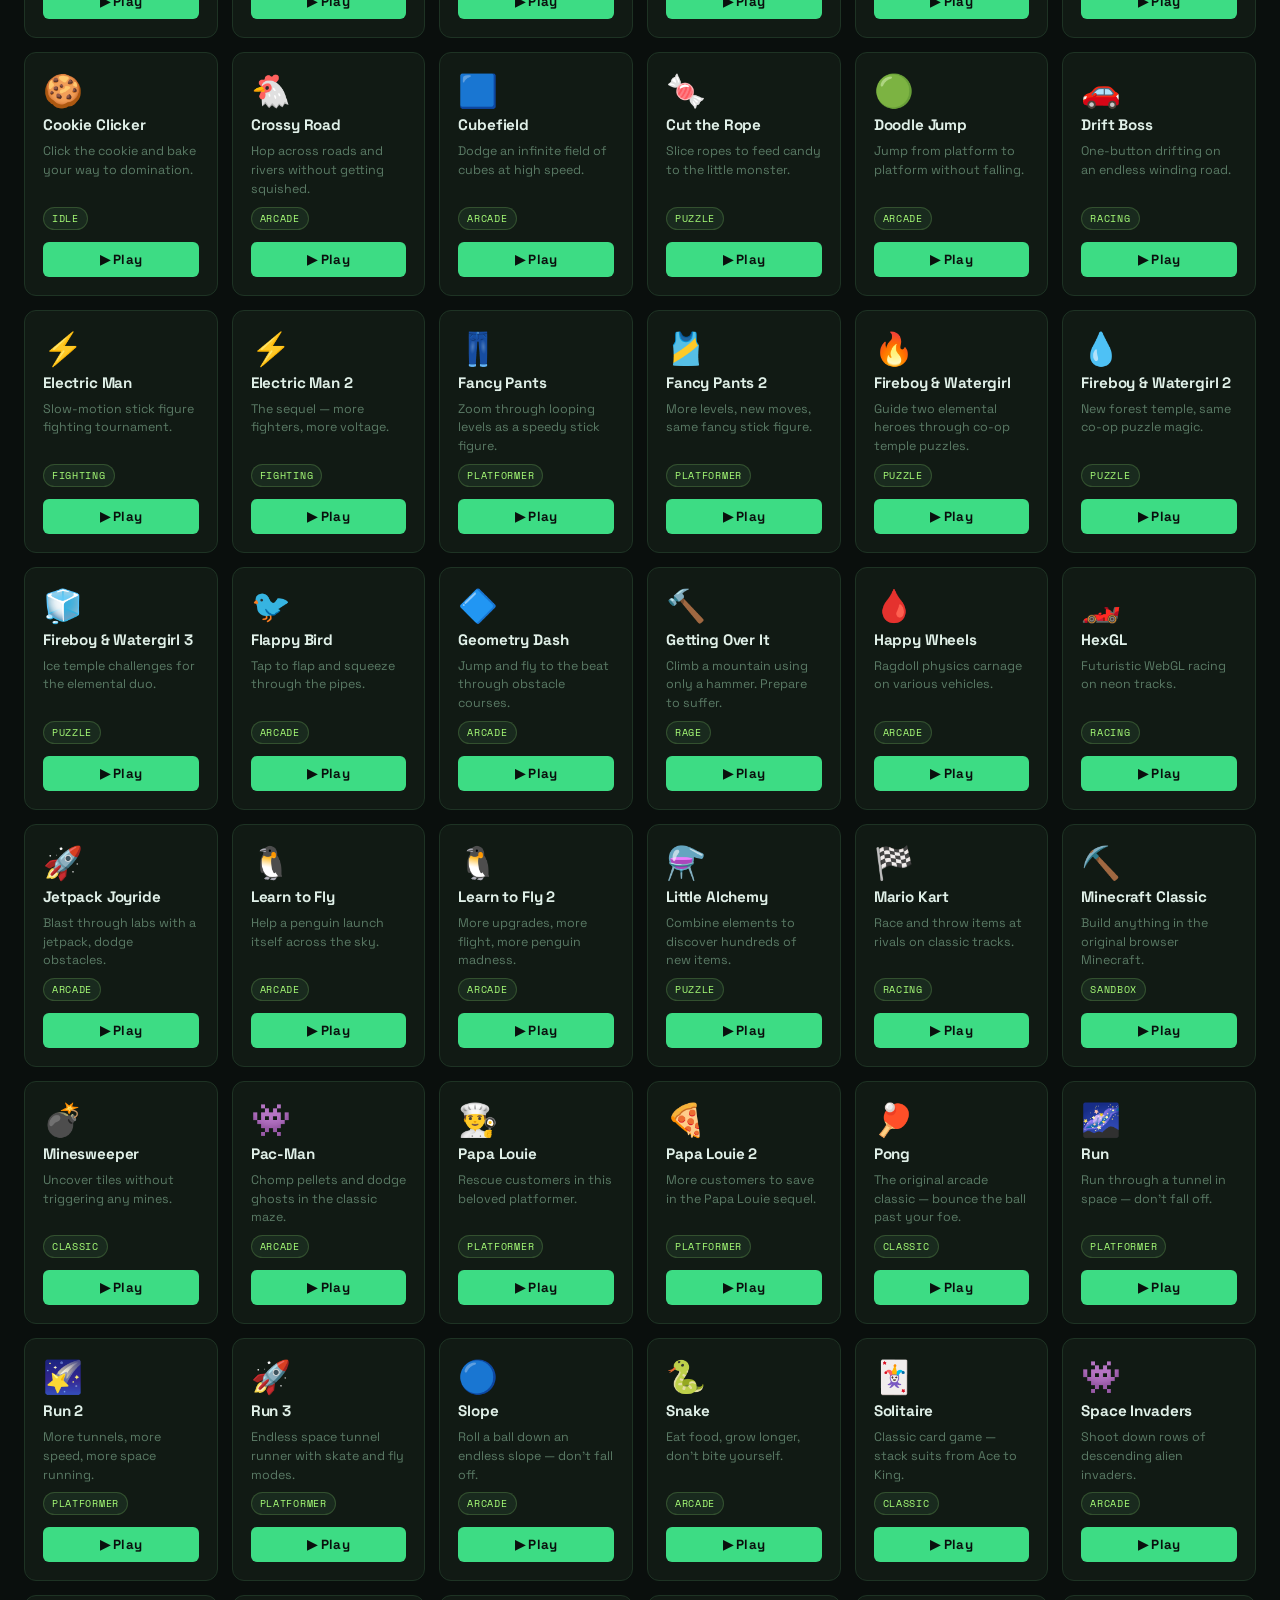
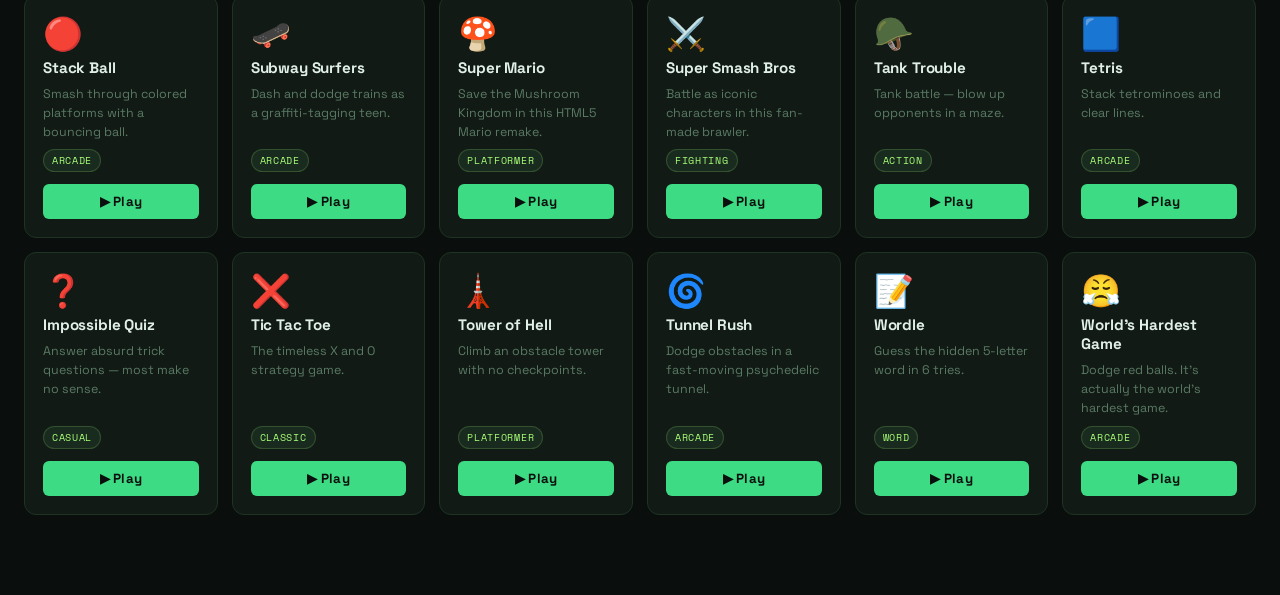
==== commit a9e6b457: "Add files via upload" ====
--- a/index.html
+++ b/index.html
@@ -4,181 +4,65 @@
   <meta charset="UTF-8"/>
   <meta name="viewport" content="width=device-width, initial-scale=1.0"/>
   <title>Minty Games — Unblocked</title>
-  <link href="https://fonts.googleapis.com/css2?family=Space+Grotesk:wght@400;500;700&family=Space+Mono:wght@400;700&display=swap" rel="stylesheet"/>
-  <style>
-:root{--bg:#0a0f0d;--surface:#111a14;--surface-2:#192a1e;--border:#1e3324;--primary:#3ddc84;--primary-glow:rgba(61,220,132,0.22);--accent:#a8ff78;--text:#e0f0e8;--text-muted:#5a7a65;--danger:#ff5c72;--radius-sm:6px;--radius-md:12px;--radius-lg:20px;--font:'Space Grotesk',sans-serif;--mono:'Space Mono',monospace;--t:0.18s ease}
-*,*::before,*::after{box-sizing:border-box;margin:0;padding:0}
-html{scroll-behavior:smooth}
-body{background:var(--bg);color:var(--text);font-family:var(--font);min-height:100vh;overflow-x:hidden}
-a{color:inherit;text-decoration:none}
-button{cursor:pointer;font-family:var(--font);border:none;background:none}
-.site-header{position:sticky;top:0;z-index:100;background:rgba(10,15,13,0.9);backdrop-filter:blur(16px);border-bottom:1px solid var(--border)}
-.header-inner{max-width:1280px;margin:0 auto;padding:0 24px;height:64px;display:flex;align-items:center;justify-content:space-between;gap:16px}
-.logo{display:flex;align-items:center;gap:10px;font-size:1.25rem;font-weight:700;letter-spacing:-0.02em;white-space:nowrap}
-.logo-icon{font-size:1.5rem;line-height:1}
-.logo-text em{font-style:normal;color:var(--primary)}
-.search-input{background:var(--surface-2);border:1px solid var(--border);border-radius:var(--radius-sm);color:var(--text);font-family:var(--font);font-size:0.9rem;padding:8px 14px;width:240px;outline:none;transition:border-color var(--t),box-shadow var(--t)}
-.search-input::placeholder{color:var(--text-muted)}
-.search-input:focus{border-color:var(--primary);box-shadow:0 0 0 3px var(--primary-glow)}
-.hero{max-width:1280px;margin:0 auto;padding:64px 24px 48px}
-.hero-eyebrow{font-family:var(--mono);font-size:0.72rem;letter-spacing:0.12em;text-transform:uppercase;color:var(--primary);margin-bottom:16px}
-.hero-title{font-size:clamp(2.4rem,5.5vw,4.5rem);font-weight:700;line-height:1.05;letter-spacing:-0.035em;margin-bottom:18px}
-.hero-title::first-line{color:var(--primary)}
-.hero-sub{color:var(--text-muted);font-size:1rem;max-width:460px;line-height:1.6}
-.filter-bar{max-width:1280px;margin:0 auto;padding:0 24px 18px;display:flex;gap:8px;flex-wrap:wrap}
-.filter-btn{padding:7px 16px;border-radius:999px;font-size:0.82rem;font-weight:500;border:1px solid var(--border);color:var(--text-muted);background:var(--surface);transition:all var(--t)}
-.filter-btn:hover{border-color:var(--primary);color:var(--text)}
-.filter-btn.active{background:var(--primary);border-color:var(--primary);color:#0a0f0d;font-weight:700;box-shadow:0 0 14px var(--primary-glow)}
-.results-bar{max-width:1280px;margin:0 auto;padding:0 24px 14px;font-family:var(--mono);font-size:0.7rem;letter-spacing:0.06em;text-transform:uppercase;color:var(--text-muted)}
-.game-grid{max-width:1280px;margin:0 auto;padding:0 24px 80px;display:grid;grid-template-columns:repeat(auto-fill,minmax(190px,1fr));gap:14px}
-.game-card{background:var(--surface);border:1px solid var(--border);border-radius:var(--radius-md);padding:22px 18px 18px;cursor:pointer;transition:transform var(--t),border-color var(--t),box-shadow var(--t);display:flex;flex-direction:column;gap:8px;position:relative;overflow:hidden}
-.game-card::before{content:'';position:absolute;inset:0;background:linear-gradient(135deg,var(--primary-glow) 0%,transparent 55%);opacity:0;transition:opacity var(--t);border-radius:inherit}
-.game-card:hover{transform:translateY(-4px);border-color:var(--primary);box-shadow:0 8px 28px var(--primary-glow)}
-.game-card:hover::before{opacity:1}
-.card-emoji{font-size:2rem;line-height:1}
-.card-title{font-size:0.95rem;font-weight:700;letter-spacing:-0.01em}
-.card-desc{font-size:0.78rem;color:var(--text-muted);line-height:1.5;flex:1}
-.card-badge{display:inline-block;font-family:var(--mono);font-size:0.62rem;letter-spacing:0.07em;text-transform:uppercase;padding:3px 8px;border-radius:999px;background:var(--surface-2);color:var(--accent);border:1px solid rgba(168,255,120,0.18);align-self:flex-start}
-.card-play-btn{margin-top:4px;padding:9px 0;width:100%;border-radius:var(--radius-sm);background:var(--primary);color:#0a0f0d;font-size:0.83rem;font-weight:700;letter-spacing:0.02em;transition:background var(--t),box-shadow var(--t)}
-.card-play-btn:hover{background:var(--accent);box-shadow:0 4px 16px var(--primary-glow)}
-.empty-state{text-align:center;padding:80px 24px;color:var(--text-muted)}
-.empty-icon{font-size:3rem;display:block;margin-bottom:16px}
-.modal-overlay{position:fixed;inset:0;z-index:200;background:rgba(0,0,0,0.82);backdrop-filter:blur(8px);display:flex;align-items:center;justify-content:center;padding:16px;animation:fadeIn 0.15s ease}
-@keyframes fadeIn{from{opacity:0}to{opacity:1}}
-.modal{background:var(--surface);border:1px solid var(--border);border-radius:var(--radius-lg);width:100%;max-width:980px;max-height:93vh;display:flex;flex-direction:column;overflow:hidden;animation:slideUp 0.2s ease}
-@keyframes slideUp{from{transform:translateY(24px);opacity:0}to{transform:none;opacity:1}}
-.modal-header{display:flex;align-items:center;justify-content:space-between;padding:16px 22px;border-bottom:1px solid var(--border);flex-shrink:0;gap:12px}
-.modal-title-group{display:flex;align-items:center;gap:14px}
-.modal-emoji{font-size:1.8rem;line-height:1}
-.modal-title{font-size:1.1rem;font-weight:700;margin-bottom:4px}
-.modal-badge{font-family:var(--mono);font-size:0.62rem;text-transform:uppercase;letter-spacing:0.08em;color:var(--accent);background:rgba(168,255,120,0.08);border:1px solid rgba(168,255,120,0.18);padding:2px 8px;border-radius:999px}
-.modal-actions{display:flex;align-items:center;gap:8px;flex-shrink:0}
-.modal-ext-btn{display:flex;align-items:center;justify-content:center;width:36px;height:36px;border-radius:var(--radius-sm);color:var(--text-muted);font-size:1rem;font-weight:700;text-decoration:none;background:var(--surface-2);border:1px solid var(--border);transition:background var(--t),color var(--t),border-color var(--t)}
-.modal-ext-btn:hover{background:var(--primary);color:#0a0f0d;border-color:var(--primary)}
-.modal-close{width:36px;height:36px;border-radius:var(--radius-sm);color:var(--text-muted);font-size:1rem;display:flex;align-items:center;justify-content:center;transition:background var(--t),color var(--t)}
-.modal-close:hover{background:var(--surface-2);color:var(--danger)}
-.iframe-wrapper{position:relative;flex:1;min-height:0}
-#game-iframe{width:100%;height:100%;min-height:530px;border:none;display:block;background:#000}
-.iframe-blocker{position:absolute;inset:0;background:var(--surface);display:flex;flex-direction:column;align-items:center;justify-content:center;gap:12px;color:var(--text-muted)}
-.iframe-blocker span{font-size:2.5rem}
-.open-external-btn{display:inline-block;margin-top:4px;padding:10px 22px;background:var(--primary);color:#0a0f0d;border-radius:var(--radius-sm);font-weight:700;font-size:0.9rem;transition:background var(--t)}
-.open-external-btn:hover{background:var(--accent)}
-.hidden{display:none!important}
-::-webkit-scrollbar{width:6px}
-::-webkit-scrollbar-track{background:var(--bg)}
-::-webkit-scrollbar-thumb{background:var(--border);border-radius:99px}
-@media(max-width:600px){
-  .search-input{width:140px}.hero{padding:40px 16px 30px}
-  .filter-bar,.game-grid,.results-bar{padding-left:16px;padding-right:16px}
-  .game-grid{grid-template-columns:repeat(auto-fill,minmax(145px,1fr))}
-  #game-iframe{min-height:340px}
-}
-  </style>
+  <link rel="stylesheet" href="style.css"/>
 </head>
 <body>
+  <header class="site-header">
+    <div class="header-inner">
+      <div class="logo">
+        <span class="logo-icon">🌿</span>
+        <span class="logo-text">Minty<em>Games</em></span>
+      </div>
+      <input type="text" id="search-input" class="search-input" placeholder="Search games…" autocomplete="off"/>
+    </div>
+  </header>
 
-<header class="site-header">
-  <div class="header-inner">
-    <div class="logo">
-      <span class="logo-icon">🌿</span>
-      <span class="logo-text">Minty<em>Games</em></span>
-    </div>
-    <input type="text" id="search-input" class="search-input" placeholder="Search 147 games…" autocomplete="off"/>
+  <section class="hero">
+    <p class="hero-eyebrow">100% unblocked · plays in browser · no installs</p>
+    <h1 class="hero-title">Play.<br/>No blocks.<br/>No installs.</h1>
+    <p class="hero-sub"><span id="game-count"></span> games — all self-hosted, always fresh.</p>
+  </section>
+
+  <nav class="filter-bar" id="filter-bar">
+    <button class="filter-btn active" data-category="All">All</button>
+  </nav>
+
+  <div class="results-bar" id="results-bar"></div>
+
+  <main class="game-grid" id="game-grid"></main>
+
+  <div class="empty-state hidden" id="empty-state">
+    <span class="empty-icon">🕹️</span>
+    <p>No games match "<span id="empty-query"></span>"</p>
   </div>
-</header>
 
-<section class="hero">
-  <p class="hero-eyebrow">100% unblocked · plays in browser · no installs</p>
-  <h1 class="hero-title">Play.<br/>No blocks.<br/>No installs.</h1>
-  <p class="hero-sub"><span id="game-count"></span> games — all self-hosted, always fresh.</p>
-</section>
-
-<nav class="filter-bar" id="filter-bar">
-  <button class="filter-btn active" data-category="All">All</button>
-</nav>
-
-<div class="results-bar" id="results-bar"></div>
-<main class="game-grid" id="game-grid"></main>
-
-<div class="empty-state hidden" id="empty-state">
-  <span class="empty-icon">🕹️</span>
-  <p>No games match "<span id="empty-query"></span>"</p>
-</div>
-
-<div class="modal-overlay hidden" id="modal-overlay">
-  <div class="modal">
-    <div class="modal-header">
-      <div class="modal-title-group">
-        <span class="modal-emoji" id="modal-emoji"></span>
-        <div>
-          <h2 class="modal-title" id="modal-title"></h2>
-          <span class="modal-badge" id="modal-category"></span>
+  <div class="modal-overlay hidden" id="modal-overlay">
+    <div class="modal">
+      <div class="modal-header">
+        <div class="modal-title-group">
+          <span class="modal-emoji" id="modal-emoji"></span>
+          <div>
+            <h2 class="modal-title" id="modal-title"></h2>
+            <span class="modal-badge" id="modal-category"></span>
+          </div>
+        </div>
+        <div class="modal-actions">
+          <a id="modal-external" href="#" target="_blank" rel="noopener" class="modal-ext-btn" title="Open in new tab">↗</a>
+          <button class="modal-close" id="modal-close" aria-label="Close">✕</button>
         </div>
       </div>
-      <div class="modal-actions">
-        <a id="modal-external" href="#" target="_blank" rel="noopener" class="modal-ext-btn" title="Open in new tab">↗</a>
-        <button class="modal-close" id="modal-close" aria-label="Close">✕</button>
-      </div>
-    </div>
-    <div class="iframe-wrapper">
-      <iframe id="game-iframe" src="" title="Game" allowfullscreen loading="lazy"
-        sandbox="allow-scripts allow-same-origin allow-forms allow-popups allow-pointer-lock"></iframe>
-      <div class="iframe-blocker hidden" id="iframe-blocker">
-        <span>🚫</span>
-        <p>This game couldn't load in the frame.</p>
-        <a id="iframe-external-link" href="#" target="_blank" rel="noopener" class="open-external-btn">Open in new tab ↗</a>
+      <div class="iframe-wrapper">
+        <iframe id="game-iframe" src="" title="Game" allowfullscreen loading="lazy"
+          sandbox="allow-scripts allow-same-origin allow-forms allow-popups allow-pointer-lock"></iframe>
+        <div class="iframe-blocker hidden" id="iframe-blocker">
+          <span>🚫</span>
+          <p>This game couldn't load in the iframe.</p>
+          <a id="iframe-external-link" href="#" target="_blank" rel="noopener" class="open-external-btn">Open in new tab ↗</a>
+        </div>
       </div>
     </div>
   </div>
-</div>
 
-<script>
-(()=>{
-const GAMES=[{"id":1,"title":"Run 3","category":"Platformer","description":"Run, skate, or fly through an endless tunnel in space.","thumbnail":"🌌","source":"tw31122007/HTML-Games-V2","url":"https://cdn.jsdelivr.net/gh/tw31122007/HTML-Games-V2@main/1/index.html"},{"id":2,"title":"10 Minutes Till Dawn","category":"Roguelike","description":"Survive 10 minutes of endless monster hordes.","thumbnail":"🌑","source":"tw31122007/HTML-Games-V2","url":"https://cdn.jsdelivr.net/gh/tw31122007/HTML-Games-V2@main/10-minutes-till-dawn/index.html"},{"id":3,"title":"100 Noggins","category":"Puzzle","description":"Guide little creatures safely through obstacle-filled stages.","thumbnail":"🧠","source":"tw31122007/HTML-Games-V2","url":"https://cdn.jsdelivr.net/gh/tw31122007/HTML-Games-V2@main/100ng/index.html"},{"id":4,"title":"1v1.LOL","category":"Action","description":"Build and shoot in fast-paced 1v1 battle arenas.","thumbnail":"🎯","source":"tw31122007/HTML-Games-V2","url":"https://cdn.jsdelivr.net/gh/tw31122007/HTML-Games-V2@main/1v1lol/index.html"},{"id":5,"title":"1v1 Space","category":"Action","description":"Shoot your opponent in a minimalist zero-gravity arena.","thumbnail":"🚀","source":"tw31122007/HTML-Games-V2","url":"https://cdn.jsdelivr.net/gh/tw31122007/HTML-Games-V2@main/1v1space/index.html"},{"id":6,"title":"2020! Game","category":"Puzzle","description":"Fit differently shaped blocks into a 10×10 grid.","thumbnail":"📐","source":"tw31122007/HTML-Games-V2","url":"https://cdn.jsdelivr.net/gh/tw31122007/HTML-Games-V2@main/2020-game/index.html"},{"id":7,"title":"2048 Multitask","category":"Puzzle","description":"Play four 2048 boards simultaneously.","thumbnail":"🔀","source":"tw31122007/HTML-Games-V2","url":"https://cdn.jsdelivr.net/gh/tw31122007/HTML-Games-V2@main/2048-multitask/index.html"},{"id":8,"title":"2048","category":"Puzzle","description":"Slide tiles and combine numbers to reach 2048.","thumbnail":"🔢","source":"tw31122007/HTML-Games-V2","url":"https://cdn.jsdelivr.net/gh/tw31122007/HTML-Games-V2@main/2048/index.html"},{"id":9,"title":"8-Ball Billiards","category":"Sports","description":"Classic 8-ball pool — sink your solids or stripes first.","thumbnail":"🎱","source":"tw31122007/HTML-Games-V2","url":"https://cdn.jsdelivr.net/gh/tw31122007/HTML-Games-V2@main/8ball-billards-classic/index.html"},{"id":10,"title":"9007199254740992","category":"Puzzle","description":"Like 2048 but keep doubling to reach the JavaScript max int.","thumbnail":"🔭","source":"tw31122007/HTML-Games-V2","url":"https://cdn.jsdelivr.net/gh/tw31122007/HTML-Games-V2@main/9007199254740992/index.html"},{"id":11,"title":"Doge Miner","category":"Idle","description":"Click to mine Doge coins and upgrade your space empire.","thumbnail":"🐕","source":"tw31122007/HTML-Games-V2","url":"https://cdn.jsdelivr.net/gh/tw31122007/HTML-Games-V2@main/DogeMiner/index.html"},{"id":12,"title":"FullScreen Mario","category":"Platformer","description":"A faithful HTML5 recreation of Super Mario Bros.","thumbnail":"🍄","source":"tw31122007/HTML-Games-V2","url":"https://cdn.jsdelivr.net/gh/tw31122007/HTML-Games-V2@main/FullScreenMario/Source/index.html"},{"id":13,"title":"HexGL","category":"Racing","description":"Futuristic WebGL racing — pure speed on neon tracks.","thumbnail":"🏎️","source":"tw31122007/HTML-Games-V2","url":"https://cdn.jsdelivr.net/gh/tw31122007/HTML-Games-V2@main/HexGL/index.html"},{"id":14,"title":"Offline Paradise","category":"Idle","description":"A chill idle game to pass the time.","thumbnail":"🌴","source":"tw31122007/HTML-Games-V2","url":"https://cdn.jsdelivr.net/gh/tw31122007/HTML-Games-V2@main/OfflineParadise/index.html"},{"id":15,"title":"Stickman Survival","category":"Action","description":"Guide a stickman through dangerous obstacle courses.","thumbnail":"🏃","source":"tw31122007/HTML-Games-V2","url":"https://cdn.jsdelivr.net/gh/tw31122007/HTML-Games-V2@main/Stickman-Survival/index.html"},{"id":16,"title":"Achievement Unlocked","category":"Puzzle","description":"Collect all achievements in this meta-platformer.","thumbnail":"🏆","source":"tw31122007/HTML-Games-V2","url":"https://cdn.jsdelivr.net/gh/tw31122007/HTML-Games-V2@main/achievementunlocked/index.html"},{"id":17,"title":"A Dark Room","category":"RPG","description":"Minimalist text-based survival RPG — start a fire and explore.","thumbnail":"🕯️","source":"tw31122007/HTML-Games-V2","url":"https://cdn.jsdelivr.net/gh/tw31122007/HTML-Games-V2@main/adarkroom/index.html"},{"id":18,"title":"Adrenaline Challenge","category":"Arcade","description":"Push your reflexes to the limit in this fast-paced challenge.","thumbnail":"⚡","source":"tw31122007/HTML-Games-V2","url":"https://cdn.jsdelivr.net/gh/tw31122007/HTML-Games-V2@main/adrenalinechallenge/index.html"},{"id":19,"title":"Age of War","category":"Strategy","description":"Evolve through ages and destroy the enemy base.","thumbnail":"⚔️","source":"tw31122007/HTML-Games-V2","url":"https://cdn.jsdelivr.net/gh/tw31122007/HTML-Games-V2@main/age-of-war/index.html"},{"id":20,"title":"Alien Invaders .io","category":"Arcade","description":"Multiplayer space invaders — defend Earth against alien hordes.","thumbnail":"👾","source":"tw31122007/HTML-Games-V2","url":"https://cdn.jsdelivr.net/gh/tw31122007/HTML-Games-V2@main/alien-invaders-io/index.html"},{"id":21,"title":"Alien Hominid","category":"Arcade","description":"Run-and-gun action from the makers of Castle Crashers.","thumbnail":"👽","source":"tw31122007/HTML-Games-V2","url":"https://cdn.jsdelivr.net/gh/tw31122007/HTML-Games-V2@main/alienhominid/index.html"},{"id":22,"title":"Align 4","category":"Classic","description":"Connect four colored discs before your opponent.","thumbnail":"🔴","source":"tw31122007/HTML-Games-V2","url":"https://cdn.jsdelivr.net/gh/tw31122007/HTML-Games-V2@main/align-4/index.html"},{"id":23,"title":"Among Us","category":"Multiplayer","description":"Find the impostor before they sabotage the ship.","thumbnail":"🔴","source":"tw31122007/HTML-Games-V2","url":"https://cdn.jsdelivr.net/gh/tw31122007/HTML-Games-V2@main/among-us/index.html"},{"id":24,"title":"Angry Birds","category":"Arcade","description":"Slingshot birds to knock out the pigs and their structures.","thumbnail":"🐦","source":"tw31122007/HTML-Games-V2","url":"https://cdn.jsdelivr.net/gh/tw31122007/HTML-Games-V2@main/angry-birds/index.html"},{"id":25,"title":"Anti-Terrorist Rush","category":"Action","description":"Clear rooms of enemies in this tactical shooter.","thumbnail":"💥","source":"tw31122007/HTML-Games-V2","url":"https://cdn.jsdelivr.net/gh/tw31122007/HTML-Games-V2@main/anti-terrorist-rush/index.html"},{"id":26,"title":"Arcade Wizard","category":"Arcade","description":"Cast spells and blast enemies in this magical arcade shooter.","thumbnail":"🧙","source":"tw31122007/HTML-Games-V2","url":"https://cdn.jsdelivr.net/gh/tw31122007/HTML-Games-V2@main/arcade-wizard/index.html"},{"id":27,"title":"ASCII Space","category":"Arcade","description":"Retro ASCII art space shooter in a browser terminal.","thumbnail":"🖥️","source":"tw31122007/HTML-Games-V2","url":"https://cdn.jsdelivr.net/gh/tw31122007/HTML-Games-V2@main/asciispace/index.html"},{"id":28,"title":"Aspiring Artist","category":"Casual","description":"Draw and color your way through creative challenges.","thumbnail":"🎨","source":"tw31122007/HTML-Games-V2","url":"https://cdn.jsdelivr.net/gh/tw31122007/HTML-Games-V2@main/aspiring-artist/index.html"},{"id":29,"title":"Asteroids","category":"Arcade","description":"Pilot your ship and blast space rocks before they hit you.","thumbnail":"☄️","source":"tw31122007/HTML-Games-V2","url":"https://cdn.jsdelivr.net/gh/tw31122007/HTML-Games-V2@main/asteroids/index.html"},{"id":30,"title":"Astray","category":"Puzzle","description":"Navigate a ball through a 3D maze before time runs out.","thumbnail":"🌀","source":"tw31122007/HTML-Games-V2","url":"https://cdn.jsdelivr.net/gh/tw31122007/HTML-Games-V2@main/astray/index.html"},{"id":31,"title":"Avalanche","category":"Arcade","description":"Dodge falling rocks and survive as long as you can.","thumbnail":"🪨","source":"tw31122007/HTML-Games-V2","url":"https://cdn.jsdelivr.net/gh/tw31122007/HTML-Games-V2@main/avalanche/index.html"},{"id":32,"title":"Awesome Tanks 2","category":"Action","description":"Upgrade your tank and blast through waves of enemy tanks.","thumbnail":"🪖","source":"tw31122007/HTML-Games-V2","url":"https://cdn.jsdelivr.net/gh/tw31122007/HTML-Games-V2@main/awesome-tanks-2/index.html"},{"id":33,"title":"Backcountry","category":"Sports","description":"Snowboard down treacherous mountain slopes.","thumbnail":"🏔️","source":"tw31122007/HTML-Games-V2","url":"https://cdn.jsdelivr.net/gh/tw31122007/HTML-Games-V2@main/backcountry/index.html"},{"id":34,"title":"Backflip Dive 3D","category":"Sports","description":"Time your dives and flips perfectly for a perfect score.","thumbnail":"🤸","source":"tw31122007/HTML-Games-V2","url":"https://cdn.jsdelivr.net/gh/tw31122007/HTML-Games-V2@main/backflip-dive-3d/index.html"},{"id":35,"title":"Backrooms","category":"Horror","description":"Wander the infinite liminal backrooms — don't go insane.","thumbnail":"🚪","source":"tw31122007/HTML-Games-V2","url":"https://cdn.jsdelivr.net/gh/tw31122007/HTML-Games-V2@main/backrooms/index.html"},{"id":36,"title":"Bad Ice Cream","category":"Arcade","description":"Build and break ice blocks to collect fruit and dodge enemies.","thumbnail":"🍦","source":"tw31122007/HTML-Games-V2","url":"https://cdn.jsdelivr.net/gh/tw31122007/HTML-Games-V2@main/bad-ice-cream/index.html"},{"id":37,"title":"Bad Ice Cream 2","category":"Arcade","description":"More flavors, more enemies, more frozen mayhem.","thumbnail":"🧊","source":"tw31122007/HTML-Games-V2","url":"https://cdn.jsdelivr.net/gh/tw31122007/HTML-Games-V2@main/bad-ice-cream-2/index.html"},{"id":38,"title":"Bad Ice Cream 3","category":"Arcade","description":"The icy trilogy concludes with new worlds and power-ups.","thumbnail":"❄️","source":"tw31122007/HTML-Games-V2","url":"https://cdn.jsdelivr.net/gh/tw31122007/HTML-Games-V2@main/bad-ice-cream-3/index.html"},{"id":39,"title":"Baldi's Basics","category":"Horror","description":"Answer math problems and escape before Baldi catches you.","thumbnail":"📏","source":"tw31122007/HTML-Games-V2","url":"https://cdn.jsdelivr.net/gh/tw31122007/HTML-Games-V2@main/baldis-basics/index.html"},{"id":40,"title":"Basket Bros","category":"Sports","description":"1v1 street basketball with wacky characters and power-ups.","thumbnail":"🏀","source":"tw31122007/HTML-Games-V2","url":"https://cdn.jsdelivr.net/gh/tw31122007/HTML-Games-V2@main/basket-bros-io/index.html"},{"id":41,"title":"Basketball .io","category":"Sports","description":"Online basketball — drain shots and beat other players.","thumbnail":"🏀","source":"tw31122007/HTML-Games-V2","url":"https://cdn.jsdelivr.net/gh/tw31122007/HTML-Games-V2@main/basketball-io/index.html"},{"id":42,"title":"Basketball Legends 2020","category":"Sports","description":"Fast-paced 2D basketball with legendary players.","thumbnail":"🏅","source":"tw31122007/HTML-Games-V2","url":"https://cdn.jsdelivr.net/gh/tw31122007/HTML-Games-V2@main/basketball-legends-2020/index.html"},{"id":43,"title":"Basketball Stars","category":"Sports","description":"1v1 basketball showdowns against players worldwide.","thumbnail":"⭐","source":"tw31122007/HTML-Games-V2","url":"https://cdn.jsdelivr.net/gh/tw31122007/HTML-Games-V2@main/basketball-stars/index.html"},{"id":44,"title":"Battle for Gondor","category":"Strategy","description":"RTS-style battle — command troops to defeat the enemy.","thumbnail":"🏰","source":"tw31122007/HTML-Games-V2","url":"https://cdn.jsdelivr.net/gh/tw31122007/HTML-Games-V2@main/battleforgondor/index.html"},{"id":45,"title":"Big Red Button","category":"Casual","description":"Don't press the big red button. (But you will.)","thumbnail":"🔴","source":"tw31122007/HTML-Games-V2","url":"https://cdn.jsdelivr.net/gh/tw31122007/HTML-Games-V2@main/bigredbutton/index.html"},{"id":46,"title":"Binding of Isaac","category":"Roguelike","description":"Descend through monster-filled dungeons in this dark roguelike.","thumbnail":"😢","source":"tw31122007/HTML-Games-V2","url":"https://cdn.jsdelivr.net/gh/tw31122007/HTML-Games-V2@main/binding-of-isaac/index.html"},{"id":47,"title":"BitLife","category":"Simulation","description":"Make life choices from birth to death in this life simulator.","thumbnail":"👶","source":"tw31122007/HTML-Games-V2","url":"https://cdn.jsdelivr.net/gh/tw31122007/HTML-Games-V2@main/bitlife/index.html"},{"id":48,"title":"Black Hole Square","category":"Puzzle","description":"Absorb blocks into your black hole to grow and clear the board.","thumbnail":"⬛","source":"tw31122007/HTML-Games-V2","url":"https://cdn.jsdelivr.net/gh/tw31122007/HTML-Games-V2@main/blackholesquare/index.html"},{"id":49,"title":"Black Knight","category":"Action","description":"Fight through waves as the legendary Black Knight.","thumbnail":"🗡️","source":"tw31122007/HTML-Games-V2","url":"https://cdn.jsdelivr.net/gh/tw31122007/HTML-Games-V2@main/blackknight/index.html"},{"id":50,"title":"Blocky Snakes","category":"Arcade","description":"Classic snake with multiplayer blocky arenas.","thumbnail":"🐍","source":"tw31122007/HTML-Games-V2","url":"https://cdn.jsdelivr.net/gh/tw31122007/HTML-Games-V2@main/blocky-snakes/index.html"},{"id":51,"title":"Bloons TD","category":"Strategy","description":"Place monkeys to pop waves of advancing balloons.","thumbnail":"🎈","source":"tw31122007/HTML-Games-V2","url":"https://cdn.jsdelivr.net/gh/tw31122007/HTML-Games-V2@main/bloonstd/index.html"},{"id":52,"title":"Bloons TD 2","category":"Strategy","description":"More towers, more tracks, more balloons to pop.","thumbnail":"🎏","source":"tw31122007/HTML-Games-V2","url":"https://cdn.jsdelivr.net/gh/tw31122007/HTML-Games-V2@main/bloonstd2/index.html"},{"id":53,"title":"Bloxorz","category":"Puzzle","description":"Roll a block through precarious platforms to the goal hole.","thumbnail":"📦","source":"tw31122007/HTML-Games-V2","url":"https://cdn.jsdelivr.net/gh/tw31122007/HTML-Games-V2@main/bloxors/index.html"},{"id":54,"title":"Bounce Back","category":"Arcade","description":"Bounce a ball off walls and hit all targets.","thumbnail":"🏓","source":"tw31122007/HTML-Games-V2","url":"https://cdn.jsdelivr.net/gh/tw31122007/HTML-Games-V2@main/bounceback/index.html"},{"id":55,"title":"Boxel Rebound","category":"Platformer","description":"Bounce your box through 100 precision platform levels.","thumbnail":"🟥","source":"tw31122007/HTML-Games-V2","url":"https://cdn.jsdelivr.net/gh/tw31122007/HTML-Games-V2@main/boxel-rebound/index.html"},{"id":56,"title":"Boxhead 2Play","category":"Action","description":"Co-op zombie shooter — survive endless undead waves.","thumbnail":"🧟","source":"tw31122007/HTML-Games-V2","url":"https://cdn.jsdelivr.net/gh/tw31122007/HTML-Games-V2@main/boxhead2play/index.html"},{"id":57,"title":"Brave Explorers","category":"Platformer","description":"Two tiny heroes explore vast worlds filled with secrets.","thumbnail":"🗺️","source":"tw31122007/HTML-Games-V2","url":"https://cdn.jsdelivr.net/gh/tw31122007/HTML-Games-V2@main/brave-explorers/index.html"},{"id":58,"title":"Breaklock","category":"Puzzle","description":"Crack the color pattern lock before time runs out.","thumbnail":"🔐","source":"tw31122007/HTML-Games-V2","url":"https://cdn.jsdelivr.net/gh/tw31122007/HTML-Games-V2@main/breaklock/index.html"},{"id":59,"title":"Breakout","category":"Arcade","description":"Classic brick-breaking — keep the ball alive and clear the board.","thumbnail":"🧱","source":"tw31122007/HTML-Games-V2","url":"https://cdn.jsdelivr.net/gh/tw31122007/HTML-Games-V2@main/breakout/index.html"},{"id":60,"title":"Bloons TD 4","category":"Strategy","description":"Bigger maps, new towers, even more balloon madness.","thumbnail":"🎯","source":"tw31122007/HTML-Games-V2","url":"https://cdn.jsdelivr.net/gh/tw31122007/HTML-Games-V2@main/btd4/index.html"},{"id":61,"title":"Burning Man 2","category":"Action","description":"Survive the burning apocalypse in this intense action game.","thumbnail":"🔥","source":"tw31122007/HTML-Games-V2","url":"https://cdn.jsdelivr.net/gh/tw31122007/HTML-Games-V2@main/burning-man-2/index.html"},{"id":62,"title":"Cannon Basketball 4","category":"Sports","description":"Aim your cannon to launch the ball through the basket.","thumbnail":"🏀","source":"tw31122007/HTML-Games-V2","url":"https://cdn.jsdelivr.net/gh/tw31122007/HTML-Games-V2@main/cannon-basketball-4/index.html"},{"id":63,"title":"Canyon Defense","category":"Strategy","description":"Defend the canyon pass with towers against enemy hordes.","thumbnail":"🏔️","source":"tw31122007/HTML-Games-V2","url":"https://cdn.jsdelivr.net/gh/tw31122007/HTML-Games-V2@main/canyondefense/index.html"},{"id":64,"title":"Captain Callisto","category":"Platformer","description":"Space platformer — help Captain Callisto explore alien worlds.","thumbnail":"👩‍🚀","source":"tw31122007/HTML-Games-V2","url":"https://cdn.jsdelivr.net/gh/tw31122007/HTML-Games-V2@main/captaincallisto/index.html"},{"id":65,"title":"Cars Simulator","category":"Racing","description":"Cruise around an open world in various cars.","thumbnail":"🚗","source":"tw31122007/HTML-Games-V2","url":"https://cdn.jsdelivr.net/gh/tw31122007/HTML-Games-V2@main/cars-simulator/index.html"},{"id":66,"title":"Cell Machine","category":"Puzzle","description":"Build self-replicating cellular automata machines.","thumbnail":"🔬","source":"tw31122007/HTML-Games-V2","url":"https://cdn.jsdelivr.net/gh/tw31122007/HTML-Games-V2@main/cell-machine/index.html"},{"id":67,"title":"Champion Archer","category":"Action","description":"Draw your bow and take down waves of enemies.","thumbnail":"🏹","source":"tw31122007/HTML-Games-V2","url":"https://cdn.jsdelivr.net/gh/tw31122007/HTML-Games-V2@main/championarcher/index.html"},{"id":68,"title":"Chess","category":"Strategy","description":"Full chess against an AI opponent. Classic rules.","thumbnail":"♟️","source":"tw31122007/HTML-Games-V2","url":"https://cdn.jsdelivr.net/gh/tw31122007/HTML-Games-V2@main/chess/index.html"},{"id":69,"title":"Chroma Incident","category":"Puzzle","description":"Solve color-coded puzzles in this stylish mystery game.","thumbnail":"🌈","source":"tw31122007/HTML-Games-V2","url":"https://cdn.jsdelivr.net/gh/tw31122007/HTML-Games-V2@main/chromaincident/index.html"},{"id":70,"title":"Chrome Dino","category":"Arcade","description":"Jump cacti and dodge pterodactyls — the offline dino is back.","thumbnail":"🦕","source":"tw31122007/HTML-Games-V2","url":"https://cdn.jsdelivr.net/gh/tw31122007/HTML-Games-V2@main/chrome-dino/index.html"},{"id":71,"title":"Circlo","category":"Arcade","description":"Tap to rotate your ring and let the right-colored ball through.","thumbnail":"⭕","source":"tw31122007/HTML-Games-V2","url":"https://cdn.jsdelivr.net/gh/tw31122007/HTML-Games-V2@main/circlo/index.html"},{"id":72,"title":"City Blocks 2","category":"Puzzle","description":"Stack buildings and grow your city skyline block by block.","thumbnail":"🏙️","source":"tw31122007/HTML-Games-V2","url":"https://cdn.jsdelivr.net/gh/tw31122007/HTML-Games-V2@main/city-blocks-2/index.html"},{"id":73,"title":"Clean Up .io","category":"Arcade","description":"Capture territory by painting the ground your color.","thumbnail":"🖌️","source":"tw31122007/HTML-Games-V2","url":"https://cdn.jsdelivr.net/gh/tw31122007/HTML-Games-V2@main/clean-up-io/index.html"},{"id":74,"title":"Cluster Rush","category":"Platformer","description":"Jump between speeding trucks in this chaotic truck runner.","thumbnail":"🚛","source":"tw31122007/HTML-Games-V2","url":"https://cdn.jsdelivr.net/gh/tw31122007/HTML-Games-V2@main/cluster-rush/index.html"},{"id":75,"title":"Color Switch 2","category":"Arcade","description":"Match your ball's color to obstacles to pass through them.","thumbnail":"🌈","source":"tw31122007/HTML-Games-V2","url":"https://cdn.jsdelivr.net/gh/tw31122007/HTML-Games-V2@main/color-switch-2-challenges/index.html"},{"id":76,"title":"Connect 3","category":"Puzzle","description":"Match three in a row to clear the board.","thumbnail":"🔵","source":"tw31122007/HTML-Games-V2","url":"https://cdn.jsdelivr.net/gh/tw31122007/HTML-Games-V2@main/connect3/index.html"},{"id":77,"title":"Cookie Clicker","category":"Idle","description":"Click the cookie. Bake more. Achieve cookie domination.","thumbnail":"🍪","source":"tw31122007/HTML-Games-V2","url":"https://cdn.jsdelivr.net/gh/tw31122007/HTML-Games-V2@main/cookie-clicker/index.html"},{"id":78,"title":"Core Ball","category":"Arcade","description":"Tap to fire spikes into the rotating core without overlapping.","thumbnail":"🎯","source":"tw31122007/HTML-Games-V2","url":"https://cdn.jsdelivr.net/gh/tw31122007/HTML-Games-V2@main/core-ball/index.html"},{"id":79,"title":"Craft Mine","category":"Sandbox","description":"Mine and craft in this Minecraft-inspired browser adventure.","thumbnail":"⛏️","source":"tw31122007/HTML-Games-V2","url":"https://cdn.jsdelivr.net/gh/tw31122007/HTML-Games-V2@main/craftmine/index.html"},{"id":80,"title":"Creative Kill Chamber","category":"Action","description":"Use every tool in the room to take down guards.","thumbnail":"🔫","source":"tw31122007/HTML-Games-V2","url":"https://cdn.jsdelivr.net/gh/tw31122007/HTML-Games-V2@main/creativekillchamber/index.html"},{"id":81,"title":"Crossy Road","category":"Arcade","description":"Hop across roads and rivers without getting squished.","thumbnail":"🐔","source":"tw31122007/HTML-Games-V2","url":"https://cdn.jsdelivr.net/gh/tw31122007/HTML-Games-V2@main/crossyroad/index.html"},{"id":82,"title":"CS:GO Clicker","category":"Idle","description":"Open cases and collect skins in this CS:GO idle clicker.","thumbnail":"🔫","source":"tw31122007/HTML-Games-V2","url":"https://cdn.jsdelivr.net/gh/tw31122007/HTML-Games-V2@main/csgo-clicker/index.html"},{"id":83,"title":"Crash Team Racing","category":"Racing","description":"Race as classic Crash Bandicoot characters on kart tracks.","thumbnail":"🏁","source":"tw31122007/HTML-Games-V2","url":"https://cdn.jsdelivr.net/gh/tw31122007/HTML-Games-V2@main/ctr/index.html"},{"id":84,"title":"Cubefield","category":"Arcade","description":"Dodge an infinite field of cubes at blistering speed.","thumbnail":"🟦","source":"tw31122007/HTML-Games-V2","url":"https://cdn.jsdelivr.net/gh/tw31122007/HTML-Games-V2@main/cubefield/index.html"},{"id":85,"title":"Cut the Rope","category":"Puzzle","description":"Slice ropes to drop candy into the little monster's mouth.","thumbnail":"🍬","source":"tw31122007/HTML-Games-V2","url":"https://cdn.jsdelivr.net/gh/tw31122007/HTML-Games-V2@main/cuttherope/index.html"},{"id":86,"title":"Cut the Rope 2","category":"Puzzle","description":"New creatures, new mechanics — same addictive rope-cutting.","thumbnail":"✂️","source":"tw31122007/HTML-Games-V2","url":"https://cdn.jsdelivr.net/gh/tw31122007/HTML-Games-V2@main/cuttherope2/index.html"},{"id":87,"title":"Dadish","category":"Platformer","description":"A radish dad searches for his missing veggie kids.","thumbnail":"🥬","source":"tw31122007/HTML-Games-V2","url":"https://cdn.jsdelivr.net/gh/tw31122007/HTML-Games-V2@main/dadish/index.html"},{"id":88,"title":"Dadish 2","category":"Platformer","description":"Dad radish returns in more challenging platformer levels.","thumbnail":"🥦","source":"tw31122007/HTML-Games-V2","url":"https://cdn.jsdelivr.net/gh/tw31122007/HTML-Games-V2@main/dadishtwo/index.html"},{"id":89,"title":"Dadish 3","category":"Platformer","description":"The radish dad trilogy concludes with wild new biomes.","thumbnail":"🥕","source":"tw31122007/HTML-Games-V2","url":"https://cdn.jsdelivr.net/gh/tw31122007/HTML-Games-V2@main/dadish3/index.html"},{"id":90,"title":"Blumgi Ball","category":"Arcade","description":"Aim and shoot a ball through physics obstacle courses.","thumbnail":"⚽","source":"ItsCrafted/lite-assets","url":"https://cdn.jsdelivr.net/gh/ItsCrafted/lite-assets@main/blumgi-ball/index.html"},{"id":91,"title":"Blumgi Bloom","category":"Puzzle","description":"Grow flowers and combine plants in this relaxing merge puzzle.","thumbnail":"🌸","source":"ItsCrafted/lite-assets","url":"https://cdn.jsdelivr.net/gh/ItsCrafted/lite-assets@main/blumgi-bloom/index.html"},{"id":92,"title":"Blumgi Bounce","category":"Arcade","description":"Bounce your ball through increasingly tricky levels.","thumbnail":"🏐","source":"ItsCrafted/lite-assets","url":"https://cdn.jsdelivr.net/gh/ItsCrafted/lite-assets@main/blumgi-bounce/index.html"},{"id":93,"title":"Blumgi Merge","category":"Puzzle","description":"Merge matching items to level up and clear the board.","thumbnail":"🔵","source":"ItsCrafted/lite-assets","url":"https://cdn.jsdelivr.net/gh/ItsCrafted/lite-assets@main/blumgi-merge/index.html"},{"id":94,"title":"Blumgi Paintball","category":"Action","description":"Shoot and splat opponents in a colorful paintball arena.","thumbnail":"🎨","source":"ItsCrafted/lite-assets","url":"https://cdn.jsdelivr.net/gh/ItsCrafted/lite-assets@main/blumgi-paintball/index.html"},{"id":95,"title":"Blumgi Slime","category":"Platformer","description":"Stretch and swing your slime body across platformer levels.","thumbnail":"🟩","source":"ItsCrafted/lite-assets","url":"https://cdn.jsdelivr.net/gh/ItsCrafted/lite-assets@main/blumgi-slime/index.html"},{"id":96,"title":"Blumgi Soccer","category":"Sports","description":"Trick-shot soccer with wobbly physics.","thumbnail":"🥅","source":"ItsCrafted/lite-assets","url":"https://cdn.jsdelivr.net/gh/ItsCrafted/lite-assets@main/blumgi-soccer/index.html"},{"id":97,"title":"Clash Royale","category":"Strategy","description":"Real-time card battle — build a deck, defeat the king tower.","thumbnail":"👑","source":"ItsCrafted/lite-assets","url":"https://cdn.jsdelivr.net/gh/ItsCrafted/lite-assets@main/clashroyale/index.html"},{"id":98,"title":"Moon Lander","category":"Arcade","description":"Land your spacecraft safely on the lunar surface.","thumbnail":"🌙","source":"ItsCrafted/lite-assets","url":"https://cdn.jsdelivr.net/gh/ItsCrafted/lite-assets@main/ehmorrislander/index.html"},{"id":99,"title":"Fruit Merge","category":"Puzzle","description":"Drop and merge fruits — combine up to reach the watermelon.","thumbnail":"🍉","source":"ItsCrafted/lite-assets","url":"https://cdn.jsdelivr.net/gh/ItsCrafted/lite-assets@main/fruit-merge/index.html"},{"id":100,"title":"Getting Over It","category":"Rage","description":"Climb a mountain using only a hammer. Prepare to fall.","thumbnail":"🔨","source":"ItsCrafted/lite-assets","url":"https://cdn.jsdelivr.net/gh/ItsCrafted/lite-assets@main/getting-over-it/index.html"},{"id":101,"title":"Little Alchemy 2","category":"Puzzle","description":"Combine elements to discover hundreds of new items and worlds.","thumbnail":"⚗️","source":"ItsCrafted/lite-assets","url":"https://cdn.jsdelivr.net/gh/ItsCrafted/lite-assets@main/little-alchemy-2/index.html"},{"id":102,"title":"People Playground","category":"Sandbox","description":"A physics sandbox — spawn ragdolls and cause havoc.","thumbnail":"🤖","source":"ItsCrafted/lite-assets","url":"https://cdn.jsdelivr.net/gh/ItsCrafted/lite-assets@main/people-playground/index.html"},{"id":103,"title":"Polytrack","category":"Racing","description":"Build and race custom tracks in this minimalist racer.","thumbnail":"🛤️","source":"ItsCrafted/lite-assets","url":"https://cdn.jsdelivr.net/gh/ItsCrafted/lite-assets@main/polytrack/index.html"},{"id":104,"title":"Ragdoll Archers","category":"Action","description":"Fling arrows at floppy ragdoll enemies with satisfying physics.","thumbnail":"🏹","source":"ItsCrafted/lite-assets","url":"https://cdn.jsdelivr.net/gh/ItsCrafted/lite-assets@main/ragdoll-archers/index.html"},{"id":105,"title":"Slice Master","category":"Arcade","description":"Slice through objects perfectly for maximum score.","thumbnail":"🔪","source":"ItsCrafted/lite-assets","url":"https://cdn.jsdelivr.net/gh/ItsCrafted/lite-assets@main/slice-master/index.html"},{"id":106,"title":"Flappy Bird","category":"Arcade","description":"Tap to flap and squeeze through the pipes.","thumbnail":"🐦","source":"Edward358-AI/HTML5-games","url":"https://cdn.jsdelivr.net/gh/Edward358-AI/HTML5-games@main/html5/flappy-bird/index.html"},{"id":107,"title":"Minesweeper","category":"Classic","description":"Uncover tiles without triggering any mines.","thumbnail":"💣","source":"Edward358-AI/HTML5-games","url":"https://cdn.jsdelivr.net/gh/Edward358-AI/HTML5-games@main/html5/minesweeper/index.html"},{"id":108,"title":"Snake","category":"Arcade","description":"Eat food, grow longer, don't hit the walls.","thumbnail":"🐍","source":"Edward358-AI/HTML5-games","url":"https://cdn.jsdelivr.net/gh/Edward358-AI/HTML5-games@main/html5/snake/index.html"},{"id":109,"title":"Sudoku","category":"Puzzle","description":"Fill the 9×9 grid so every row, column, and box has 1–9.","thumbnail":"🔲","source":"Edward358-AI/HTML5-games","url":"https://cdn.jsdelivr.net/gh/Edward358-AI/HTML5-games@main/html5/sudoku/index.html"},{"id":110,"title":"Tetris","category":"Arcade","description":"Stack falling tetrominoes and clear lines.","thumbnail":"🟦","source":"Edward358-AI/HTML5-games","url":"https://cdn.jsdelivr.net/gh/Edward358-AI/HTML5-games@main/html5/tetris/index.html"},{"id":111,"title":"Tic Tac Toe","category":"Classic","description":"The timeless two-player X and O strategy game.","thumbnail":"❌","source":"Edward358-AI/HTML5-games","url":"https://cdn.jsdelivr.net/gh/Edward358-AI/HTML5-games@main/html5/tic-tac-toe/index.html"},{"id":112,"title":"Wordle","category":"Word","description":"Guess the hidden 5-letter word in 6 tries.","thumbnail":"📝","source":"Edward358-AI/HTML5-games","url":"https://cdn.jsdelivr.net/gh/Edward358-AI/HTML5-games@main/html5/wordle/index.html"},{"id":113,"title":"Connect Four","category":"Classic","description":"Drop discs and be the first to align four in a row.","thumbnail":"🟡","source":"Edward358-AI/HTML5-games","url":"https://cdn.jsdelivr.net/gh/Edward358-AI/HTML5-games@main/html5/connect-four/index.html"},{"id":114,"title":"Hangman","category":"Word","description":"Guess letters to reveal the hidden word before time's up.","thumbnail":"💀","source":"Edward358-AI/HTML5-games","url":"https://cdn.jsdelivr.net/gh/Edward358-AI/HTML5-games@main/html5/hangman/index.html"},{"id":115,"title":"Memory","category":"Classic","description":"Flip cards and match every pair to win.","thumbnail":"🃏","source":"Edward358-AI/HTML5-games","url":"https://cdn.jsdelivr.net/gh/Edward358-AI/HTML5-games@main/html5/memory/index.html"},{"id":116,"title":"Simon","category":"Classic","description":"Repeat the growing sequence of lights and sounds.","thumbnail":"🔔","source":"Edward358-AI/HTML5-games","url":"https://cdn.jsdelivr.net/gh/Edward358-AI/HTML5-games@main/html5/simon/index.html"},{"id":117,"title":"Pong","category":"Classic","description":"The original arcade classic — bounce the ball past your foe.","thumbnail":"🏓","source":"Edward358-AI/HTML5-games","url":"https://cdn.jsdelivr.net/gh/Edward358-AI/HTML5-games@main/html5/pong/index.html"},{"id":118,"title":"Platformer","category":"Platformer","description":"A smooth custom HTML5 platformer with multiple stages.","thumbnail":"🏃","source":"Edward358-AI/HTML5-games","url":"https://cdn.jsdelivr.net/gh/Edward358-AI/HTML5-games@main/html5/platformer/index.html"},{"id":119,"title":"Space Invaders","category":"Arcade","description":"Shoot down rows of descending alien invaders.","thumbnail":"👾","source":"Edward358-AI/HTML5-games","url":"https://cdn.jsdelivr.net/gh/Edward358-AI/HTML5-games@main/html5/space-invaders/index.html"},{"id":120,"title":"Whack-a-Mole","category":"Casual","description":"Bonk the moles as fast as they pop up.","thumbnail":"🔨","source":"Edward358-AI/HTML5-games","url":"https://cdn.jsdelivr.net/gh/Edward358-AI/HTML5-games@main/html5/whack-a-mole/index.html"},{"id":121,"title":"Bloons","category":"Arcade","description":"Pop balloons with a limited supply of darts.","thumbnail":"🎈","source":"CBGamesdev/chilibowlflash","url":"https://cdn.jsdelivr.net/gh/CBGamesdev/chilibowlflash@main/bloons/index.html"},{"id":122,"title":"Blosics","category":"Puzzle","description":"Launch balls to knock colored blocks off the platform.","thumbnail":"🟩","source":"CBGamesdev/chilibowlflash","url":"https://cdn.jsdelivr.net/gh/CBGamesdev/chilibowlflash@main/blosics/index.html"},{"id":123,"title":"Bowman","category":"Action","description":"Aim your bow and arrow — careful not to hit yourself.","thumbnail":"🏹","source":"CBGamesdev/chilibowlflash","url":"https://cdn.jsdelivr.net/gh/CBGamesdev/chilibowlflash@main/bowman/index.html"},{"id":124,"title":"Boxhead","category":"Action","description":"Survive zombie waves with escalating weapons.","thumbnail":"🧟","source":"CBGamesdev/chilibowlflash","url":"https://cdn.jsdelivr.net/gh/CBGamesdev/chilibowlflash@main/boxhead/index.html"},{"id":125,"title":"Crush the Castle","category":"Arcade","description":"Fling projectiles to topple enemy castles.","thumbnail":"🏰","source":"CBGamesdev/chilibowlflash","url":"https://cdn.jsdelivr.net/gh/CBGamesdev/chilibowlflash@main/crush-the-castle/index.html"},{"id":126,"title":"Dragon Fist","category":"Fighting","description":"Street fighting with martial arts moves.","thumbnail":"🐉","source":"CBGamesdev/chilibowlflash","url":"https://cdn.jsdelivr.net/gh/CBGamesdev/chilibowlflash@main/dragon-fist/index.html"},{"id":127,"title":"Electric Man","category":"Fighting","description":"Slow-motion stick figure fighting tournament.","thumbnail":"⚡","source":"CBGamesdev/chilibowlflash","url":"https://cdn.jsdelivr.net/gh/CBGamesdev/chilibowlflash@main/electricman/index.html"},{"id":128,"title":"Fancy Pants","category":"Platformer","description":"Zoom through looping levels as a speedy stick figure.","thumbnail":"👖","source":"CBGamesdev/chilibowlflash","url":"https://cdn.jsdelivr.net/gh/CBGamesdev/chilibowlflash@main/fancy-pants/index.html"},{"id":129,"title":"Fireboy & Watergirl","category":"Puzzle","description":"Guide two elemental heroes through co-op temple puzzles.","thumbnail":"🔥","source":"CBGamesdev/chilibowlflash","url":"https://cdn.jsdelivr.net/gh/CBGamesdev/chilibowlflash@main/fireboy-watergirl/index.html"},{"id":130,"title":"Learn to Fly","category":"Arcade","description":"Help a penguin launch itself across the sky.","thumbnail":"🐧","source":"CBGamesdev/chilibowlflash","url":"https://cdn.jsdelivr.net/gh/CBGamesdev/chilibowlflash@main/learn-to-fly/index.html"},{"id":131,"title":"Raze","category":"Action","description":"Side-scrolling shooter with a huge arsenal.","thumbnail":"💥","source":"CBGamesdev/chilibowlflash","url":"https://cdn.jsdelivr.net/gh/CBGamesdev/chilibowlflash@main/raze/index.html"},{"id":132,"title":"Sift Heads","category":"Action","description":"Play as an assassin in this point-and-click action series.","thumbnail":"🔭","source":"CBGamesdev/chilibowlflash","url":"https://cdn.jsdelivr.net/gh/CBGamesdev/chilibowlflash@main/sift-heads/index.html"},{"id":133,"title":"Snow Drift","category":"Racing","description":"Drift across icy roads and beat your high score.","thumbnail":"❄️","source":"CBGamesdev/chilibowlflash","url":"https://cdn.jsdelivr.net/gh/CBGamesdev/chilibowlflash@main/snow-drift/index.html"},{"id":134,"title":"Super Fighters","category":"Fighting","description":"Platform brawler with guns, grenades, and mayhem.","thumbnail":"👊","source":"CBGamesdev/chilibowlflash","url":"https://cdn.jsdelivr.net/gh/CBGamesdev/chilibowlflash@main/superfighters/index.html"},{"id":135,"title":"Impossible Quiz","category":"Casual","description":"Answer absurd trick questions — most answers make no sense.","thumbnail":"❓","source":"CBGamesdev/chilibowlflash","url":"https://cdn.jsdelivr.net/gh/CBGamesdev/chilibowlflash@main/the-impossible-quiz/index.html"},{"id":136,"title":"Agar.io","category":"Multiplayer","description":"Grow your cell by eating others in this massive .io game.","thumbnail":"🦠","source":"brickyosu/ugs-files-sorted","url":"https://cdn.jsdelivr.net/gh/brickyosu/ugs-files-sorted@main/A/agario.html"},{"id":137,"title":"Bloons TD 5","category":"Strategy","description":"The most feature-packed Bloons tower defense yet.","thumbnail":"🎯","source":"brickyosu/ugs-files-sorted","url":"https://cdn.jsdelivr.net/gh/brickyosu/ugs-files-sorted@main/B/btd5.html"},{"id":138,"title":"Drift Boss","category":"Racing","description":"One-button drifting on an endless winding road.","thumbnail":"🚗","source":"brickyosu/ugs-files-sorted","url":"https://cdn.jsdelivr.net/gh/brickyosu/ugs-files-sorted@main/D/drift-boss.html"},{"id":139,"title":"Geometry Dash","category":"Arcade","description":"Jump and fly to the beat of the music.","thumbnail":"🔷","source":"brickyosu/ugs-files-sorted","url":"https://cdn.jsdelivr.net/gh/brickyosu/ugs-files-sorted@main/G/geometry-dash.html"},{"id":140,"title":"Happy Wheels","category":"Arcade","description":"Ragdoll physics carnage on a bike, wheelchair, or more.","thumbnail":"🩸","source":"brickyosu/ugs-files-sorted","url":"https://cdn.jsdelivr.net/gh/brickyosu/ugs-files-sorted@main/H/happy-wheels.html"},{"id":141,"title":"Jelly Truck","category":"Casual","description":"Drive a squishy jelly truck across wobbly terrain.","thumbnail":"🚚","source":"brickyosu/ugs-files-sorted","url":"https://cdn.jsdelivr.net/gh/brickyosu/ugs-files-sorted@main/J/jelly-truck.html"},{"id":142,"title":"Minecraft Classic","category":"Sandbox","description":"The original browser Minecraft Classic — build anything.","thumbnail":"⛏️","source":"brickyosu/ugs-files-sorted","url":"https://cdn.jsdelivr.net/gh/brickyosu/ugs-files-sorted@main/minecraft/index.html"},{"id":143,"title":"Papa Louie","category":"Platformer","description":"Rescue customers in this beloved platformer adventure.","thumbnail":"👨‍🍳","source":"brickyosu/ugs-files-sorted","url":"https://cdn.jsdelivr.net/gh/brickyosu/ugs-files-sorted@main/P/papa-louie.html"},{"id":144,"title":"Subway Surfers","category":"Arcade","description":"Dash and dodge trains as a graffiti-tagging teen.","thumbnail":"🛹","source":"brickyosu/ugs-files-sorted","url":"https://cdn.jsdelivr.net/gh/brickyosu/ugs-files-sorted@main/S/subway-surfers.html"},{"id":145,"title":"Tower of Hell","category":"Platformer","description":"Climb an obstacle tower with no checkpoints.","thumbnail":"🗼","source":"brickyosu/ugs-files-sorted","url":"https://cdn.jsdelivr.net/gh/brickyosu/ugs-files-sorted@main/T/tower-of-hell.html"},{"id":146,"title":"World's Hardest Game","category":"Arcade","description":"Dodge red balls in the world's hardest game. For real.","thumbnail":"😤","source":"brickyosu/ugs-files-sorted","url":"https://cdn.jsdelivr.net/gh/brickyosu/ugs-files-sorted@main/W/worlds-hardest-game.html"}];
-
-let allGames=GAMES, activeCategory='All', searchQuery='';
-const grid=document.getElementById('game-grid'),filterBar=document.getElementById('filter-bar'),searchInput=document.getElementById('search-input'),emptyState=document.getElementById('empty-state'),emptyQuery=document.getElementById('empty-query'),gameCount=document.getElementById('game-count'),resultsBar=document.getElementById('results-bar'),overlay=document.getElementById('modal-overlay'),mClose=document.getElementById('modal-close'),mTitle=document.getElementById('modal-title'),mEmoji=document.getElementById('modal-emoji'),mCat=document.getElementById('modal-category'),mExt=document.getElementById('modal-external'),iframe=document.getElementById('game-iframe'),blocker=document.getElementById('iframe-blocker'),blockerLink=document.getElementById('iframe-external-link');
-
-if(gameCount)gameCount.textContent=allGames.length;
-const cats=['All',...new Set(allGames.map(g=>g.category).sort())];
-cats.forEach(cat=>{
-  if(cat==='All'){filterBar.querySelector('[data-category="All"]').addEventListener('click',()=>setCategory('All'));return;}
-  const btn=document.createElement('button');btn.className='filter-btn';btn.dataset.category=cat;btn.textContent=cat;btn.addEventListener('click',()=>setCategory(cat));filterBar.appendChild(btn);
-});
-
-function esc(s){return String(s).replace(/&/g,'&amp;').replace(/</g,'&lt;').replace(/>/g,'&gt;').replace(/"/g,'&quot;');}
-
-function render(){
-  const q=searchQuery.toLowerCase().trim();
-  const filtered=allGames.filter(g=>(activeCategory==='All'||g.category===activeCategory)&&(!q||g.title.toLowerCase().includes(q)||g.description.toLowerCase().includes(q)||g.category.toLowerCase().includes(q)));
-  grid.innerHTML='';
-  if(filtered.length===0){emptyQuery.textContent=searchQuery||activeCategory;emptyState.classList.remove('hidden');if(resultsBar)resultsBar.textContent='0 games';return;}
-  emptyState.classList.add('hidden');
-  if(resultsBar)resultsBar.textContent=filtered.length===allGames.length?`${allGames.length} games`:`${filtered.length} of ${allGames.length} games`;
-  filtered.forEach(game=>{
-    const card=document.createElement('article');card.className='game-card';
-    card.innerHTML=`<span class="card-emoji">${game.thumbnail}</span><h3 class="card-title">${esc(game.title)}</h3><p class="card-desc">${esc(game.description)}</p><span class="card-badge">${esc(game.category)}</span><button class="card-play-btn">▶ Play</button>`;
-    card.addEventListener('click',()=>openGame(game));grid.appendChild(card);
-  });
-}
-
-function setCategory(cat){activeCategory=cat;filterBar.querySelectorAll('.filter-btn').forEach(b=>b.classList.toggle('active',b.dataset.category===cat));render();}
-searchInput.addEventListener('input',e=>{searchQuery=e.target.value;render();});
-
-function openGame(game){
-  mTitle.textContent=game.title;mEmoji.textContent=game.thumbnail;mCat.textContent=game.category;mExt.href=game.url;blockerLink.href=game.url;
-  blocker.classList.add('hidden');iframe.classList.remove('hidden');iframe.src='';
-  overlay.classList.remove('hidden');document.body.style.overflow='hidden';
-  requestAnimationFrame(()=>{iframe.src=game.url;});
-  iframe.addEventListener('load',function check(){iframe.removeEventListener('load',check);try{const doc=iframe.contentDocument;if(doc&&doc.body&&doc.body.innerHTML==='')showBlocker();}catch{}});
-}
-function showBlocker(){iframe.classList.add('hidden');blocker.classList.remove('hidden');}
-function closeModal(){overlay.classList.add('hidden');document.body.style.overflow='';iframe.src='';}
-mClose.addEventListener('click',closeModal);
-overlay.addEventListener('click',e=>{if(e.target===overlay)closeModal();});
-document.addEventListener('keydown',e=>{if(e.key==='Escape')closeModal();});
-render();
-})();
-</script>
+  <script src="app.js"></script>
 </body>
 </html>
--- a/style.css
+++ b/style.css
@@ -0,0 +1,107 @@
+@import url('https://fonts.googleapis.com/css2?family=Space+Grotesk:wght@400;500;700&family=Space+Mono:wght@400;700&display=swap');
+
+:root {
+  --bg:           #0a0f0d;
+  --surface:      #111a14;
+  --surface-2:    #192a1e;
+  --border:       #1e3324;
+  --primary:      #3ddc84;
+  --primary-dark: #2ab56a;
+  --primary-glow: rgba(61,220,132,0.22);
+  --accent:       #a8ff78;
+  --text:         #e0f0e8;
+  --text-muted:   #5a7a65;
+  --danger:       #ff5c72;
+  --radius-sm:    6px;
+  --radius-md:    12px;
+  --radius-lg:    20px;
+  --font:         'Space Grotesk', sans-serif;
+  --mono:         'Space Mono', monospace;
+  --t:            0.18s ease;
+}
+
+*,*::before,*::after{box-sizing:border-box;margin:0;padding:0}
+html{scroll-behavior:smooth}
+body{background:var(--bg);color:var(--text);font-family:var(--font);min-height:100vh;overflow-x:hidden}
+a{color:inherit;text-decoration:none}
+button{cursor:pointer;font-family:var(--font);border:none;background:none}
+
+/* HEADER */
+.site-header{position:sticky;top:0;z-index:100;background:rgba(10,15,13,0.88);backdrop-filter:blur(16px);border-bottom:1px solid var(--border)}
+.header-inner{max-width:1280px;margin:0 auto;padding:0 24px;height:64px;display:flex;align-items:center;justify-content:space-between;gap:16px}
+.logo{display:flex;align-items:center;gap:10px;font-size:1.25rem;font-weight:700;letter-spacing:-0.02em;white-space:nowrap}
+.logo-icon{font-size:1.5rem;line-height:1}
+.logo-text em{font-style:normal;color:var(--primary)}
+.search-input{background:var(--surface-2);border:1px solid var(--border);border-radius:var(--radius-sm);color:var(--text);font-family:var(--font);font-size:0.9rem;padding:8px 14px;width:240px;outline:none;transition:border-color var(--t),box-shadow var(--t)}
+.search-input::placeholder{color:var(--text-muted)}
+.search-input:focus{border-color:var(--primary);box-shadow:0 0 0 3px var(--primary-glow)}
+
+/* HERO */
+.hero{max-width:1280px;margin:0 auto;padding:72px 24px 56px}
+.hero-eyebrow{font-family:var(--mono);font-size:0.72rem;letter-spacing:0.12em;text-transform:uppercase;color:var(--primary);margin-bottom:18px}
+.hero-title{font-size:clamp(2.6rem,6vw,5rem);font-weight:700;line-height:1.05;letter-spacing:-0.035em;margin-bottom:20px}
+.hero-title::first-line{color:var(--primary)}
+.hero-sub{color:var(--text-muted);font-size:1rem;max-width:480px;line-height:1.6}
+
+/* FILTERS */
+.filter-bar{max-width:1280px;margin:0 auto;padding:0 24px 20px;display:flex;gap:8px;flex-wrap:wrap}
+.filter-btn{padding:7px 16px;border-radius:999px;font-size:0.82rem;font-weight:500;border:1px solid var(--border);color:var(--text-muted);background:var(--surface);transition:all var(--t)}
+.filter-btn:hover{border-color:var(--primary);color:var(--text)}
+.filter-btn.active{background:var(--primary);border-color:var(--primary);color:#0a0f0d;font-weight:700;box-shadow:0 0 14px var(--primary-glow)}
+
+/* RESULTS BAR */
+.results-bar{max-width:1280px;margin:0 auto;padding:0 24px 16px;font-family:var(--mono);font-size:0.7rem;letter-spacing:0.06em;text-transform:uppercase;color:var(--text-muted)}
+
+/* GRID */
+.game-grid{max-width:1280px;margin:0 auto;padding:0 24px 80px;display:grid;grid-template-columns:repeat(auto-fill,minmax(190px,1fr));gap:14px}
+
+/* CARD */
+.game-card{background:var(--surface);border:1px solid var(--border);border-radius:var(--radius-md);padding:22px 18px 18px;cursor:pointer;transition:transform var(--t),border-color var(--t),box-shadow var(--t);display:flex;flex-direction:column;gap:8px;position:relative;overflow:hidden}
+.game-card::before{content:'';position:absolute;inset:0;background:linear-gradient(135deg,var(--primary-glow) 0%,transparent 55%);opacity:0;transition:opacity var(--t);border-radius:inherit}
+.game-card:hover{transform:translateY(-4px);border-color:var(--primary);box-shadow:0 8px 28px var(--primary-glow)}
+.game-card:hover::before{opacity:1}
+.card-emoji{font-size:2rem;line-height:1}
+.card-title{font-size:0.95rem;font-weight:700;letter-spacing:-0.01em}
+.card-desc{font-size:0.78rem;color:var(--text-muted);line-height:1.5;flex:1}
+.card-badge{display:inline-block;font-family:var(--mono);font-size:0.62rem;letter-spacing:0.07em;text-transform:uppercase;padding:3px 8px;border-radius:999px;background:var(--surface-2);color:var(--accent);border:1px solid rgba(168,255,120,0.18);align-self:flex-start}
+.card-play-btn{margin-top:4px;padding:9px 0;width:100%;border-radius:var(--radius-sm);background:var(--primary);color:#0a0f0d;font-size:0.83rem;font-weight:700;letter-spacing:0.02em;transition:background var(--t),box-shadow var(--t)}
+.card-play-btn:hover{background:var(--accent);box-shadow:0 4px 16px var(--primary-glow)}
+
+/* EMPTY */
+.empty-state{text-align:center;padding:80px 24px;color:var(--text-muted)}
+.empty-icon{font-size:3rem;display:block;margin-bottom:16px}
+
+/* MODAL */
+.modal-overlay{position:fixed;inset:0;z-index:200;background:rgba(0,0,0,0.8);backdrop-filter:blur(8px);display:flex;align-items:center;justify-content:center;padding:16px;animation:fadeIn 0.15s ease}
+@keyframes fadeIn{from{opacity:0}to{opacity:1}}
+.modal{background:var(--surface);border:1px solid var(--border);border-radius:var(--radius-lg);width:100%;max-width:980px;max-height:93vh;display:flex;flex-direction:column;overflow:hidden;animation:slideUp 0.2s ease}
+@keyframes slideUp{from{transform:translateY(24px);opacity:0}to{transform:none;opacity:1}}
+.modal-header{display:flex;align-items:center;justify-content:space-between;padding:16px 22px;border-bottom:1px solid var(--border);flex-shrink:0;gap:12px}
+.modal-title-group{display:flex;align-items:center;gap:14px}
+.modal-emoji{font-size:1.8rem;line-height:1}
+.modal-title{font-size:1.1rem;font-weight:700;margin-bottom:4px}
+.modal-badge{font-family:var(--mono);font-size:0.62rem;text-transform:uppercase;letter-spacing:0.08em;color:var(--accent);background:rgba(168,255,120,0.08);border:1px solid rgba(168,255,120,0.18);padding:2px 8px;border-radius:999px}
+.modal-actions{display:flex;align-items:center;gap:8px;flex-shrink:0}
+.modal-ext-btn{display:flex;align-items:center;justify-content:center;width:36px;height:36px;border-radius:var(--radius-sm);color:var(--text-muted);font-size:1rem;font-weight:700;text-decoration:none;background:var(--surface-2);border:1px solid var(--border);transition:background var(--t),color var(--t),border-color var(--t)}
+.modal-ext-btn:hover{background:var(--primary);color:#0a0f0d;border-color:var(--primary)}
+.modal-close{width:36px;height:36px;border-radius:var(--radius-sm);color:var(--text-muted);font-size:1rem;display:flex;align-items:center;justify-content:center;transition:background var(--t),color var(--t)}
+.modal-close:hover{background:var(--surface-2);color:var(--danger)}
+.iframe-wrapper{position:relative;flex:1;min-height:0}
+#game-iframe{width:100%;height:100%;min-height:530px;border:none;display:block;background:#000}
+.iframe-blocker{position:absolute;inset:0;background:var(--surface);display:flex;flex-direction:column;align-items:center;justify-content:center;gap:12px;color:var(--text-muted)}
+.iframe-blocker span{font-size:2.5rem}
+.open-external-btn{display:inline-block;margin-top:4px;padding:10px 22px;background:var(--primary);color:#0a0f0d;border-radius:var(--radius-sm);font-weight:700;font-size:0.9rem;transition:background var(--t)}
+.open-external-btn:hover{background:var(--accent)}
+
+.hidden{display:none!important}
+::-webkit-scrollbar{width:6px}
+::-webkit-scrollbar-track{background:var(--bg)}
+::-webkit-scrollbar-thumb{background:var(--border);border-radius:99px}
+
+@media(max-width:600px){
+  .search-input{width:150px}
+  .hero{padding:44px 16px 32px}
+  .filter-bar,.game-grid,.results-bar{padding-left:16px;padding-right:16px}
+  .game-grid{grid-template-columns:repeat(auto-fill,minmax(150px,1fr))}
+  #game-iframe{min-height:360px}
+}
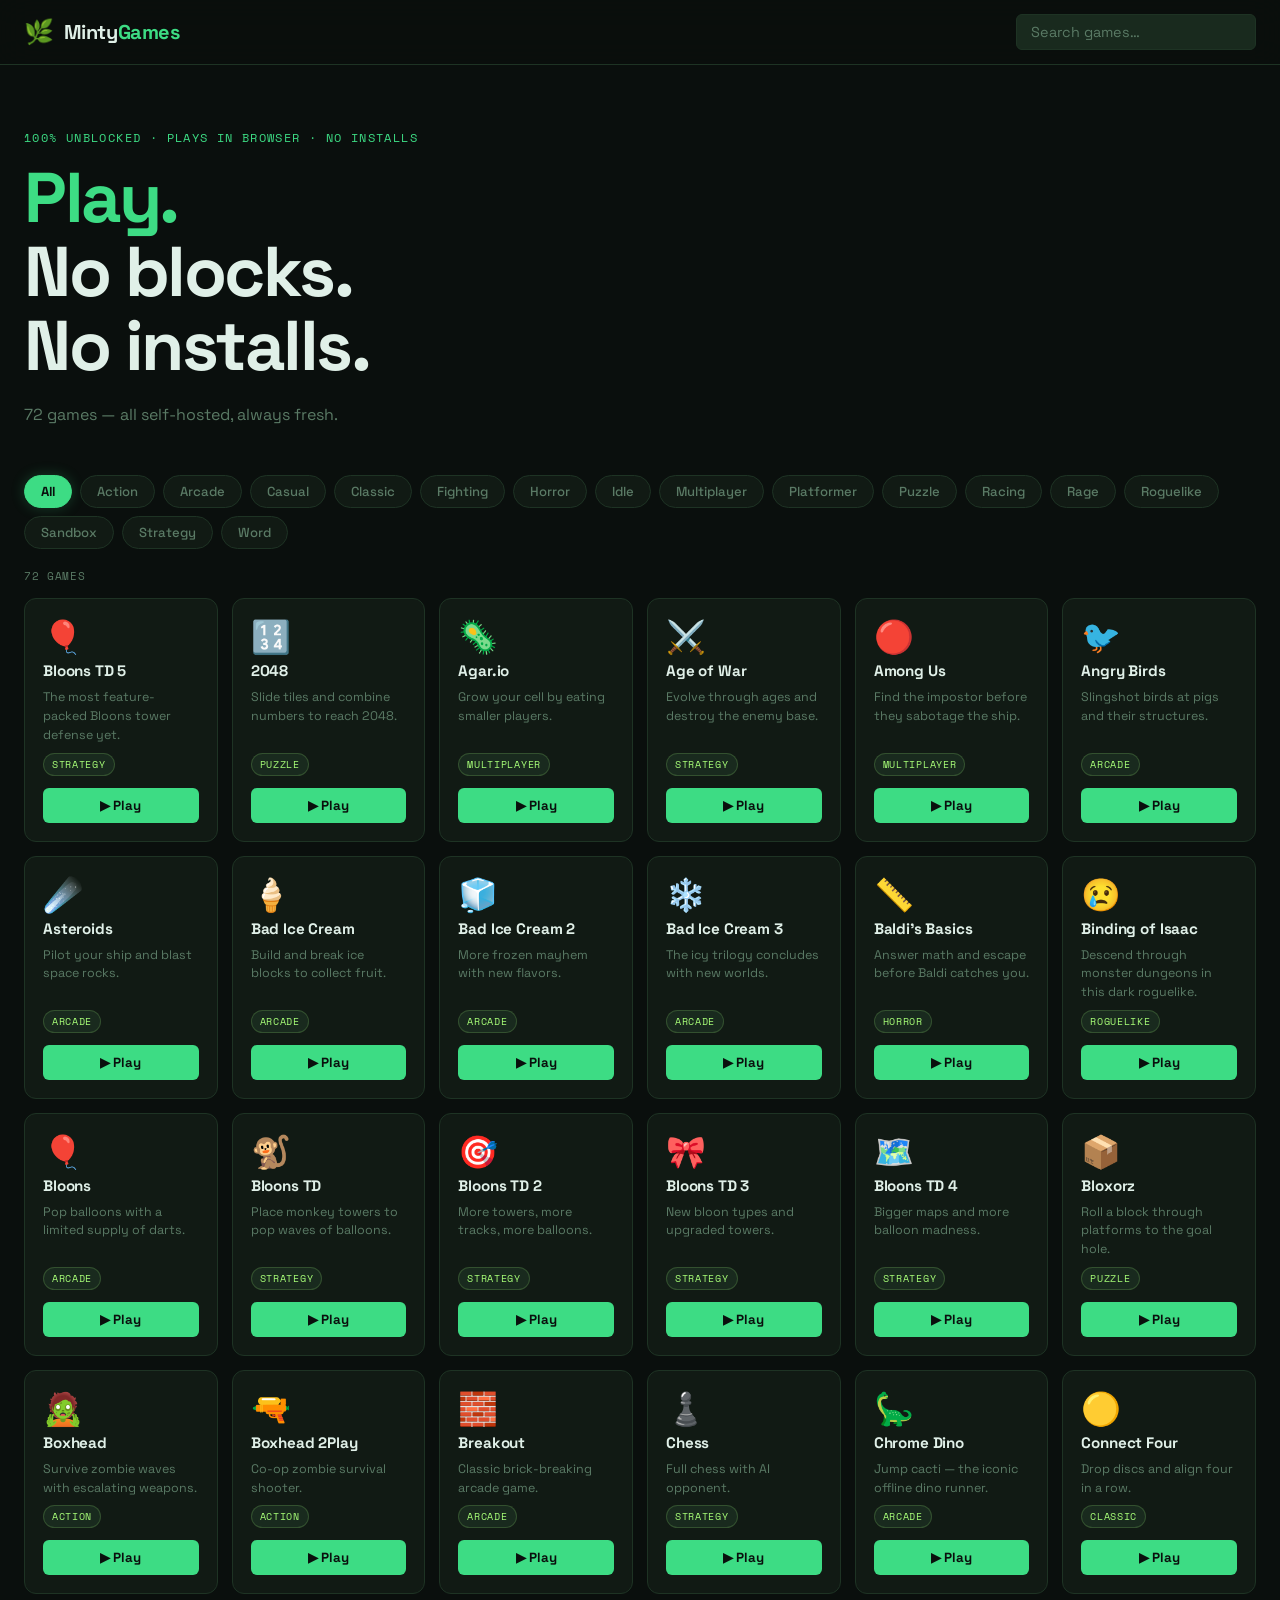
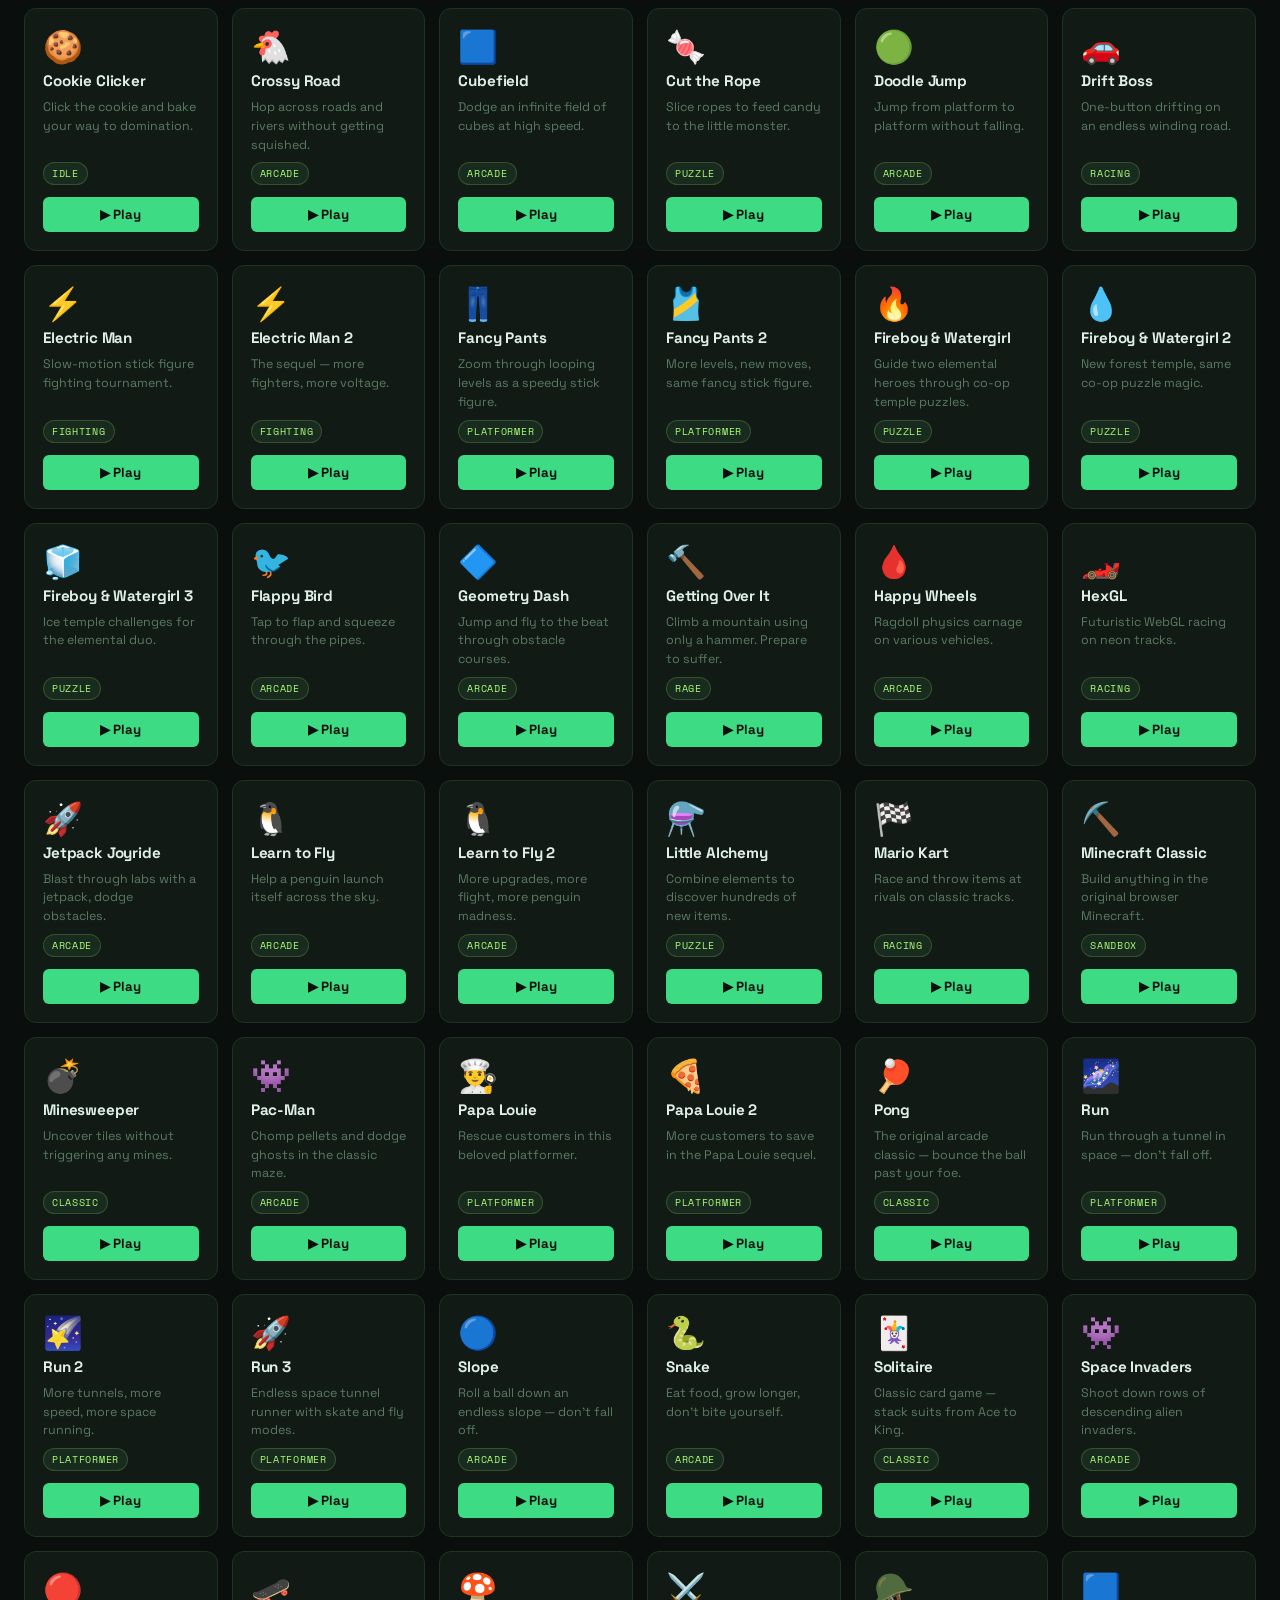
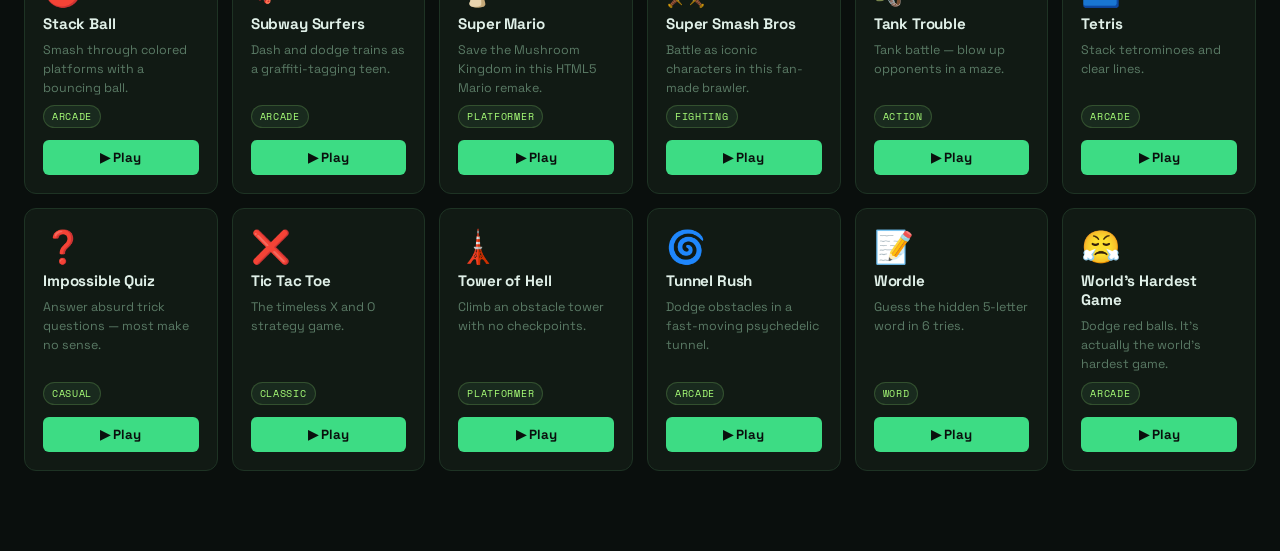
==== commit 7a86573c: "Add files via upload" ====
--- a/index.html
+++ b/index.html
@@ -7,62 +7,81 @@
   <link rel="stylesheet" href="style.css"/>
 </head>
 <body>
-  <header class="site-header">
-    <div class="header-inner">
-      <div class="logo">
-        <span class="logo-icon">🌿</span>
-        <span class="logo-text">Minty<em>Games</em></span>
-      </div>
-      <input type="text" id="search-input" class="search-input" placeholder="Search games…" autocomplete="off"/>
+
+<header class="site-header">
+  <div class="header-inner">
+    <div class="logo">
+      <span class="logo-icon">🌿</span>
+      <span class="logo-text">Minty<em>Games</em></span>
     </div>
-  </header>
+    <input type="text" id="search-input" class="search-input" placeholder="Search games…" autocomplete="off"/>
+  </div>
+</header>
 
-  <section class="hero">
-    <p class="hero-eyebrow">100% unblocked · plays in browser · no installs</p>
-    <h1 class="hero-title">Play.<br/>No blocks.<br/>No installs.</h1>
-    <p class="hero-sub"><span id="game-count"></span> games — all self-hosted, always fresh.</p>
-  </section>
+<section class="hero">
+  <p class="hero-eyebrow">100% unblocked · plays in browser · no installs</p>
+  <h1 class="hero-title">Play.<br/>No blocks.<br/>No installs.</h1>
+  <p class="hero-sub"><span id="game-count"></span> games — all self-hosted, always fresh.</p>
+</section>
 
-  <nav class="filter-bar" id="filter-bar">
-    <button class="filter-btn active" data-category="All">All</button>
-  </nav>
+<nav class="filter-bar" id="filter-bar">
+  <button class="filter-btn active" data-category="All">All</button>
+</nav>
 
-  <div class="results-bar" id="results-bar"></div>
+<div class="results-bar" id="results-bar"></div>
+<main class="game-grid" id="game-grid"></main>
 
-  <main class="game-grid" id="game-grid"></main>
+<div class="empty-state hidden" id="empty-state">
+  <span class="empty-icon">🕹️</span>
+  <p>No games match "<span id="empty-query"></span>"</p>
+</div>
 
-  <div class="empty-state hidden" id="empty-state">
-    <span class="empty-icon">🕹️</span>
-    <p>No games match "<span id="empty-query"></span>"</p>
-  </div>
-
-  <div class="modal-overlay hidden" id="modal-overlay">
-    <div class="modal">
-      <div class="modal-header">
-        <div class="modal-title-group">
-          <span class="modal-emoji" id="modal-emoji"></span>
-          <div>
-            <h2 class="modal-title" id="modal-title"></h2>
-            <span class="modal-badge" id="modal-category"></span>
-          </div>
-        </div>
-        <div class="modal-actions">
-          <a id="modal-external" href="#" target="_blank" rel="noopener" class="modal-ext-btn" title="Open in new tab">↗</a>
-          <button class="modal-close" id="modal-close" aria-label="Close">✕</button>
+<!-- MODAL -->
+<div class="modal-overlay hidden" id="modal-overlay">
+  <div class="modal" id="modal">
+    <div class="modal-header">
+      <div class="modal-title-group">
+        <span class="modal-emoji" id="modal-emoji"></span>
+        <div>
+          <h2 class="modal-title" id="modal-title"></h2>
+          <span class="modal-badge" id="modal-category"></span>
         </div>
       </div>
-      <div class="iframe-wrapper">
-        <iframe id="game-iframe" src="" title="Game" allowfullscreen loading="lazy"
-          sandbox="allow-scripts allow-same-origin allow-forms allow-popups allow-pointer-lock"></iframe>
-        <div class="iframe-blocker hidden" id="iframe-blocker">
-          <span>🚫</span>
-          <p>This game couldn't load in the iframe.</p>
-          <a id="iframe-external-link" href="#" target="_blank" rel="noopener" class="open-external-btn">Open in new tab ↗</a>
-        </div>
+      <div class="modal-actions">
+        <button class="modal-icon-btn" id="modal-fullscreen" title="Fullscreen">⛶</button>
+        <button class="modal-icon-btn modal-close" id="modal-close" aria-label="Close">✕</button>
+      </div>
+    </div>
+
+    <div class="iframe-wrapper" id="iframe-wrapper">
+      <!-- Loading state -->
+      <div class="game-loading" id="game-loading">
+        <div class="loading-spinner"></div>
+        <p id="loading-text">Loading game…</p>
+      </div>
+
+      <!-- Game iframe (hidden until loaded) -->
+      <iframe
+        id="game-iframe"
+        class="hidden"
+        src=""
+        title="Game"
+        allowfullscreen
+        sandbox="allow-scripts allow-same-origin allow-forms allow-popups allow-pointer-lock allow-modals"
+      ></iframe>
+
+      <!-- Fallback if fetch fails -->
+      <div class="iframe-blocker hidden" id="iframe-blocker">
+        <span>🚫</span>
+        <p>Couldn't load this game.</p>
+        <a id="iframe-external-link" href="#" target="_blank" rel="noopener" class="open-external-btn">
+          Open directly ↗
+        </a>
       </div>
     </div>
   </div>
+</div>
 
-  <script src="app.js"></script>
+<script src="app.js"></script>
 </body>
 </html>
--- a/style.css
+++ b/style.css
@@ -1,107 +1,130 @@
 @import url('https://fonts.googleapis.com/css2?family=Space+Grotesk:wght@400;500;700&family=Space+Mono:wght@400;700&display=swap');
 
 :root {
-  --bg:           #0a0f0d;
-  --surface:      #111a14;
-  --surface-2:    #192a1e;
-  --border:       #1e3324;
-  --primary:      #3ddc84;
-  --primary-dark: #2ab56a;
-  --primary-glow: rgba(61,220,132,0.22);
-  --accent:       #a8ff78;
-  --text:         #e0f0e8;
-  --text-muted:   #5a7a65;
-  --danger:       #ff5c72;
-  --radius-sm:    6px;
-  --radius-md:    12px;
-  --radius-lg:    20px;
-  --font:         'Space Grotesk', sans-serif;
-  --mono:         'Space Mono', monospace;
-  --t:            0.18s ease;
+  --bg:          #0a0f0d;
+  --surface:     #111a14;
+  --surface-2:   #192a1e;
+  --border:      #1e3324;
+  --primary:     #3ddc84;
+  --primary-glow:rgba(61,220,132,0.22);
+  --accent:      #a8ff78;
+  --text:        #e0f0e8;
+  --text-muted:  #5a7a65;
+  --danger:      #ff5c72;
+  --radius-sm:   6px;
+  --radius-md:   12px;
+  --radius-lg:   20px;
+  --font:        'Space Grotesk', sans-serif;
+  --mono:        'Space Mono', monospace;
+  --t:           0.18s ease;
 }
 
-*,*::before,*::after{box-sizing:border-box;margin:0;padding:0}
-html{scroll-behavior:smooth}
-body{background:var(--bg);color:var(--text);font-family:var(--font);min-height:100vh;overflow-x:hidden}
-a{color:inherit;text-decoration:none}
-button{cursor:pointer;font-family:var(--font);border:none;background:none}
+*,*::before,*::after { box-sizing:border-box; margin:0; padding:0 }
+html { scroll-behavior:smooth }
+body { background:var(--bg); color:var(--text); font-family:var(--font); min-height:100vh; overflow-x:hidden }
+a { color:inherit; text-decoration:none }
+button { cursor:pointer; font-family:var(--font); border:none; background:none }
 
 /* HEADER */
-.site-header{position:sticky;top:0;z-index:100;background:rgba(10,15,13,0.88);backdrop-filter:blur(16px);border-bottom:1px solid var(--border)}
-.header-inner{max-width:1280px;margin:0 auto;padding:0 24px;height:64px;display:flex;align-items:center;justify-content:space-between;gap:16px}
-.logo{display:flex;align-items:center;gap:10px;font-size:1.25rem;font-weight:700;letter-spacing:-0.02em;white-space:nowrap}
-.logo-icon{font-size:1.5rem;line-height:1}
-.logo-text em{font-style:normal;color:var(--primary)}
-.search-input{background:var(--surface-2);border:1px solid var(--border);border-radius:var(--radius-sm);color:var(--text);font-family:var(--font);font-size:0.9rem;padding:8px 14px;width:240px;outline:none;transition:border-color var(--t),box-shadow var(--t)}
-.search-input::placeholder{color:var(--text-muted)}
-.search-input:focus{border-color:var(--primary);box-shadow:0 0 0 3px var(--primary-glow)}
+.site-header { position:sticky; top:0; z-index:100; background:rgba(10,15,13,0.9); backdrop-filter:blur(16px); border-bottom:1px solid var(--border) }
+.header-inner { max-width:1280px; margin:0 auto; padding:0 24px; height:64px; display:flex; align-items:center; justify-content:space-between; gap:16px }
+.logo { display:flex; align-items:center; gap:10px; font-size:1.25rem; font-weight:700; letter-spacing:-0.02em; white-space:nowrap }
+.logo-icon { font-size:1.5rem; line-height:1 }
+.logo-text em { font-style:normal; color:var(--primary) }
+.search-input { background:var(--surface-2); border:1px solid var(--border); border-radius:var(--radius-sm); color:var(--text); font-family:var(--font); font-size:0.9rem; padding:8px 14px; width:240px; outline:none; transition:border-color var(--t),box-shadow var(--t) }
+.search-input::placeholder { color:var(--text-muted) }
+.search-input:focus { border-color:var(--primary); box-shadow:0 0 0 3px var(--primary-glow) }
 
 /* HERO */
-.hero{max-width:1280px;margin:0 auto;padding:72px 24px 56px}
-.hero-eyebrow{font-family:var(--mono);font-size:0.72rem;letter-spacing:0.12em;text-transform:uppercase;color:var(--primary);margin-bottom:18px}
-.hero-title{font-size:clamp(2.6rem,6vw,5rem);font-weight:700;line-height:1.05;letter-spacing:-0.035em;margin-bottom:20px}
-.hero-title::first-line{color:var(--primary)}
-.hero-sub{color:var(--text-muted);font-size:1rem;max-width:480px;line-height:1.6}
+.hero { max-width:1280px; margin:0 auto; padding:64px 24px 48px }
+.hero-eyebrow { font-family:var(--mono); font-size:0.72rem; letter-spacing:0.12em; text-transform:uppercase; color:var(--primary); margin-bottom:16px }
+.hero-title { font-size:clamp(2.4rem,5.5vw,4.5rem); font-weight:700; line-height:1.05; letter-spacing:-0.035em; margin-bottom:18px }
+.hero-title::first-line { color:var(--primary) }
+.hero-sub { color:var(--text-muted); font-size:1rem; max-width:460px; line-height:1.6 }
 
 /* FILTERS */
-.filter-bar{max-width:1280px;margin:0 auto;padding:0 24px 20px;display:flex;gap:8px;flex-wrap:wrap}
-.filter-btn{padding:7px 16px;border-radius:999px;font-size:0.82rem;font-weight:500;border:1px solid var(--border);color:var(--text-muted);background:var(--surface);transition:all var(--t)}
-.filter-btn:hover{border-color:var(--primary);color:var(--text)}
-.filter-btn.active{background:var(--primary);border-color:var(--primary);color:#0a0f0d;font-weight:700;box-shadow:0 0 14px var(--primary-glow)}
+.filter-bar { max-width:1280px; margin:0 auto; padding:0 24px 18px; display:flex; gap:8px; flex-wrap:wrap }
+.filter-btn { padding:7px 16px; border-radius:999px; font-size:0.82rem; font-weight:500; border:1px solid var(--border); color:var(--text-muted); background:var(--surface); transition:all var(--t) }
+.filter-btn:hover { border-color:var(--primary); color:var(--text) }
+.filter-btn.active { background:var(--primary); border-color:var(--primary); color:#0a0f0d; font-weight:700; box-shadow:0 0 14px var(--primary-glow) }
 
-/* RESULTS BAR */
-.results-bar{max-width:1280px;margin:0 auto;padding:0 24px 16px;font-family:var(--mono);font-size:0.7rem;letter-spacing:0.06em;text-transform:uppercase;color:var(--text-muted)}
+/* RESULTS */
+.results-bar { max-width:1280px; margin:0 auto; padding:0 24px 14px; font-family:var(--mono); font-size:0.7rem; letter-spacing:0.06em; text-transform:uppercase; color:var(--text-muted) }
 
 /* GRID */
-.game-grid{max-width:1280px;margin:0 auto;padding:0 24px 80px;display:grid;grid-template-columns:repeat(auto-fill,minmax(190px,1fr));gap:14px}
+.game-grid { max-width:1280px; margin:0 auto; padding:0 24px 80px; display:grid; grid-template-columns:repeat(auto-fill,minmax(190px,1fr)); gap:14px }
 
 /* CARD */
-.game-card{background:var(--surface);border:1px solid var(--border);border-radius:var(--radius-md);padding:22px 18px 18px;cursor:pointer;transition:transform var(--t),border-color var(--t),box-shadow var(--t);display:flex;flex-direction:column;gap:8px;position:relative;overflow:hidden}
-.game-card::before{content:'';position:absolute;inset:0;background:linear-gradient(135deg,var(--primary-glow) 0%,transparent 55%);opacity:0;transition:opacity var(--t);border-radius:inherit}
-.game-card:hover{transform:translateY(-4px);border-color:var(--primary);box-shadow:0 8px 28px var(--primary-glow)}
-.game-card:hover::before{opacity:1}
-.card-emoji{font-size:2rem;line-height:1}
-.card-title{font-size:0.95rem;font-weight:700;letter-spacing:-0.01em}
-.card-desc{font-size:0.78rem;color:var(--text-muted);line-height:1.5;flex:1}
-.card-badge{display:inline-block;font-family:var(--mono);font-size:0.62rem;letter-spacing:0.07em;text-transform:uppercase;padding:3px 8px;border-radius:999px;background:var(--surface-2);color:var(--accent);border:1px solid rgba(168,255,120,0.18);align-self:flex-start}
-.card-play-btn{margin-top:4px;padding:9px 0;width:100%;border-radius:var(--radius-sm);background:var(--primary);color:#0a0f0d;font-size:0.83rem;font-weight:700;letter-spacing:0.02em;transition:background var(--t),box-shadow var(--t)}
-.card-play-btn:hover{background:var(--accent);box-shadow:0 4px 16px var(--primary-glow)}
+.game-card { background:var(--surface); border:1px solid var(--border); border-radius:var(--radius-md); padding:22px 18px 18px; cursor:pointer; transition:transform var(--t),border-color var(--t),box-shadow var(--t); display:flex; flex-direction:column; gap:8px; position:relative; overflow:hidden }
+.game-card::before { content:''; position:absolute; inset:0; background:linear-gradient(135deg,var(--primary-glow) 0%,transparent 55%); opacity:0; transition:opacity var(--t); border-radius:inherit }
+.game-card:hover { transform:translateY(-4px); border-color:var(--primary); box-shadow:0 8px 28px var(--primary-glow) }
+.game-card:hover::before { opacity:1 }
+.card-emoji { font-size:2rem; line-height:1 }
+.card-title { font-size:0.95rem; font-weight:700; letter-spacing:-0.01em }
+.card-desc { font-size:0.78rem; color:var(--text-muted); line-height:1.5; flex:1 }
+.card-badge { display:inline-block; font-family:var(--mono); font-size:0.62rem; letter-spacing:0.07em; text-transform:uppercase; padding:3px 8px; border-radius:999px; background:var(--surface-2); color:var(--accent); border:1px solid rgba(168,255,120,0.18); align-self:flex-start }
+.card-play-btn { margin-top:4px; padding:9px 0; width:100%; border-radius:var(--radius-sm); background:var(--primary); color:#0a0f0d; font-size:0.83rem; font-weight:700; transition:background var(--t),box-shadow var(--t) }
+.card-play-btn:hover { background:var(--accent); box-shadow:0 4px 16px var(--primary-glow) }
 
 /* EMPTY */
-.empty-state{text-align:center;padding:80px 24px;color:var(--text-muted)}
-.empty-icon{font-size:3rem;display:block;margin-bottom:16px}
+.empty-state { text-align:center; padding:80px 24px; color:var(--text-muted) }
+.empty-icon { font-size:3rem; display:block; margin-bottom:16px }
+
+/* MODAL OVERLAY */
+.modal-overlay { position:fixed; inset:0; z-index:200; background:rgba(0,0,0,0.85); backdrop-filter:blur(8px); display:flex; align-items:center; justify-content:center; padding:16px; animation:fadeIn 0.15s ease }
+@keyframes fadeIn { from{opacity:0} to{opacity:1} }
 
 /* MODAL */
-.modal-overlay{position:fixed;inset:0;z-index:200;background:rgba(0,0,0,0.8);backdrop-filter:blur(8px);display:flex;align-items:center;justify-content:center;padding:16px;animation:fadeIn 0.15s ease}
-@keyframes fadeIn{from{opacity:0}to{opacity:1}}
-.modal{background:var(--surface);border:1px solid var(--border);border-radius:var(--radius-lg);width:100%;max-width:980px;max-height:93vh;display:flex;flex-direction:column;overflow:hidden;animation:slideUp 0.2s ease}
-@keyframes slideUp{from{transform:translateY(24px);opacity:0}to{transform:none;opacity:1}}
-.modal-header{display:flex;align-items:center;justify-content:space-between;padding:16px 22px;border-bottom:1px solid var(--border);flex-shrink:0;gap:12px}
-.modal-title-group{display:flex;align-items:center;gap:14px}
-.modal-emoji{font-size:1.8rem;line-height:1}
-.modal-title{font-size:1.1rem;font-weight:700;margin-bottom:4px}
-.modal-badge{font-family:var(--mono);font-size:0.62rem;text-transform:uppercase;letter-spacing:0.08em;color:var(--accent);background:rgba(168,255,120,0.08);border:1px solid rgba(168,255,120,0.18);padding:2px 8px;border-radius:999px}
-.modal-actions{display:flex;align-items:center;gap:8px;flex-shrink:0}
-.modal-ext-btn{display:flex;align-items:center;justify-content:center;width:36px;height:36px;border-radius:var(--radius-sm);color:var(--text-muted);font-size:1rem;font-weight:700;text-decoration:none;background:var(--surface-2);border:1px solid var(--border);transition:background var(--t),color var(--t),border-color var(--t)}
-.modal-ext-btn:hover{background:var(--primary);color:#0a0f0d;border-color:var(--primary)}
-.modal-close{width:36px;height:36px;border-radius:var(--radius-sm);color:var(--text-muted);font-size:1rem;display:flex;align-items:center;justify-content:center;transition:background var(--t),color var(--t)}
-.modal-close:hover{background:var(--surface-2);color:var(--danger)}
-.iframe-wrapper{position:relative;flex:1;min-height:0}
-#game-iframe{width:100%;height:100%;min-height:530px;border:none;display:block;background:#000}
-.iframe-blocker{position:absolute;inset:0;background:var(--surface);display:flex;flex-direction:column;align-items:center;justify-content:center;gap:12px;color:var(--text-muted)}
-.iframe-blocker span{font-size:2.5rem}
-.open-external-btn{display:inline-block;margin-top:4px;padding:10px 22px;background:var(--primary);color:#0a0f0d;border-radius:var(--radius-sm);font-weight:700;font-size:0.9rem;transition:background var(--t)}
-.open-external-btn:hover{background:var(--accent)}
+.modal { background:var(--surface); border:1px solid var(--border); border-radius:var(--radius-lg); width:100%; max-width:980px; height:90vh; display:flex; flex-direction:column; overflow:hidden; animation:slideUp 0.2s ease }
+@keyframes slideUp { from{transform:translateY(20px);opacity:0} to{transform:none;opacity:1} }
 
-.hidden{display:none!important}
-::-webkit-scrollbar{width:6px}
-::-webkit-scrollbar-track{background:var(--bg)}
-::-webkit-scrollbar-thumb{background:var(--border);border-radius:99px}
+/* Fullscreen adjustments */
+.modal:fullscreen,
+.modal:-webkit-full-screen {
+  max-width:100%;
+  height:100%;
+  border-radius:0;
+  border:none;
+}
 
-@media(max-width:600px){
-  .search-input{width:150px}
-  .hero{padding:44px 16px 32px}
-  .filter-bar,.game-grid,.results-bar{padding-left:16px;padding-right:16px}
-  .game-grid{grid-template-columns:repeat(auto-fill,minmax(150px,1fr))}
-  #game-iframe{min-height:360px}
+.modal-header { display:flex; align-items:center; justify-content:space-between; padding:14px 20px; border-bottom:1px solid var(--border); flex-shrink:0; gap:12px }
+.modal-title-group { display:flex; align-items:center; gap:12px; min-width:0 }
+.modal-emoji { font-size:1.6rem; line-height:1; flex-shrink:0 }
+.modal-title { font-size:1.05rem; font-weight:700; white-space:nowrap; overflow:hidden; text-overflow:ellipsis }
+.modal-badge { font-family:var(--mono); font-size:0.6rem; text-transform:uppercase; letter-spacing:0.08em; color:var(--accent); background:rgba(168,255,120,0.08); border:1px solid rgba(168,255,120,0.18); padding:2px 7px; border-radius:999px; white-space:nowrap }
+.modal-actions { display:flex; align-items:center; gap:6px; flex-shrink:0 }
+
+.modal-icon-btn { width:36px; height:36px; border-radius:var(--radius-sm); color:var(--text-muted); font-size:1.1rem; display:flex; align-items:center; justify-content:center; background:var(--surface-2); border:1px solid var(--border); transition:background var(--t),color var(--t),border-color var(--t) }
+.modal-icon-btn:hover { background:var(--primary); color:#0a0f0d; border-color:var(--primary) }
+.modal-icon-btn.active { background:var(--primary); color:#0a0f0d; border-color:var(--primary) }
+.modal-close:hover { background:var(--danger) !important; border-color:var(--danger) !important; color:#fff !important }
+
+/* IFRAME AREA */
+.iframe-wrapper { position:relative; flex:1; min-height:0; background:#000 }
+
+#game-iframe { width:100%; height:100%; border:none; display:block; background:#000 }
+
+/* LOADING */
+.game-loading { position:absolute; inset:0; display:flex; flex-direction:column; align-items:center; justify-content:center; gap:16px; background:var(--surface); color:var(--text-muted) }
+.loading-spinner { width:40px; height:40px; border:3px solid var(--border); border-top-color:var(--primary); border-radius:50%; animation:spin 0.8s linear infinite }
+@keyframes spin { to{transform:rotate(360deg)} }
+.game-loading p { font-family:var(--mono); font-size:0.8rem; letter-spacing:0.05em }
+
+/* BLOCKER */
+.iframe-blocker { position:absolute; inset:0; background:var(--surface); display:flex; flex-direction:column; align-items:center; justify-content:center; gap:12px; color:var(--text-muted) }
+.iframe-blocker span { font-size:2.5rem }
+.open-external-btn { display:inline-block; margin-top:4px; padding:10px 22px; background:var(--primary); color:#0a0f0d; border-radius:var(--radius-sm); font-weight:700; font-size:0.9rem; transition:background var(--t) }
+.open-external-btn:hover { background:var(--accent) }
+
+.hidden { display:none !important }
+::-webkit-scrollbar { width:6px }
+::-webkit-scrollbar-track { background:var(--bg) }
+::-webkit-scrollbar-thumb { background:var(--border); border-radius:99px }
+
+@media (max-width:600px) {
+  .search-input { width:140px }
+  .hero { padding:40px 16px 30px }
+  .filter-bar,.game-grid,.results-bar { padding-left:16px; padding-right:16px }
+  .game-grid { grid-template-columns:repeat(auto-fill,minmax(145px,1fr)) }
+  .modal { height:95vh }
 }
